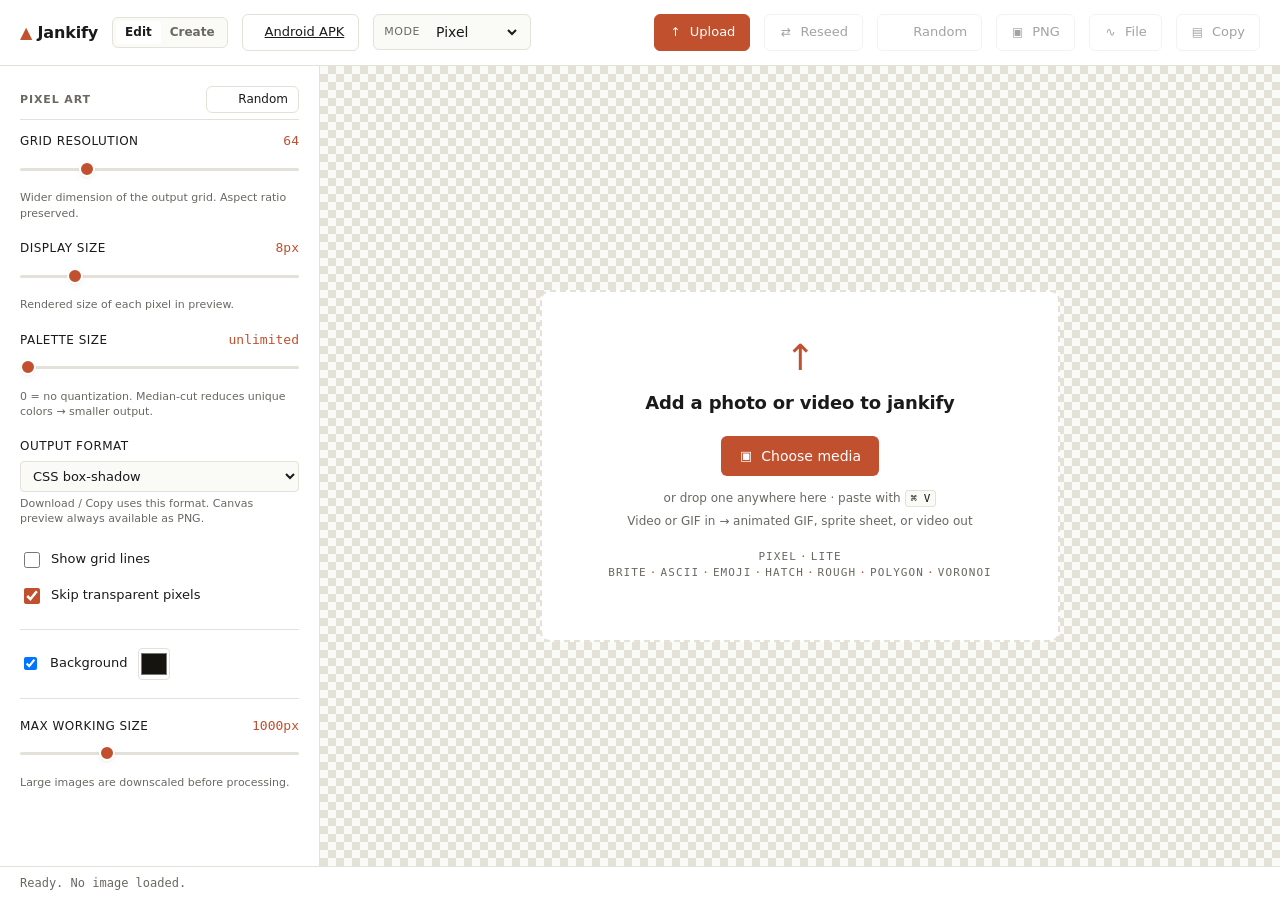
==== Jankify/Resources/Web/index.html @ 75df0c99 "release: add direct Android download" ====
<!doctype html>
<html lang="en">
<head>
<meta charset="utf-8">
<meta name="viewport" content="width=device-width,initial-scale=1">
<title>Jankify</title>
<meta name="description" content="Screw up your photos, without AI.">

<meta property="og:type" content="website">
<meta property="og:title" content="Jankify">
<meta property="og:description" content="Screw up your photos, without AI.">
<meta property="og:image" content="https://jankify.app/og.png">
<meta property="og:image:width" content="1200">
<meta property="og:image:height" content="630">
<meta property="og:image:alt" content="Jankify wordmark beside a warm polygon mosaic; tagline reads &quot;Screw up your photos, without AI.&quot;">
<meta property="og:url" content="https://jankify.app/">
<meta property="og:site_name" content="lukesteuber.com">

<meta name="twitter:card" content="summary_large_image">
<meta name="twitter:title" content="Jankify">
<meta name="twitter:description" content="Screw up your photos, without AI.">
<meta name="twitter:image" content="https://jankify.app/og.png">
<meta name="twitter:image:alt" content="Jankify wordmark beside a warm polygon mosaic; tagline reads &quot;Screw up your photos, without AI.&quot;">

<link rel="canonical" href="https://jankify.app/">
<!--
================================================================================
  Jankify - Image to Geometric / Mosaic / Text / Pixel / Sketch Art
================================================================================
  File Purpose
    Browser-based image transformation tool. Eight rendering modes share a
    common pipeline. Each mode supports one or more export formats.

  Modes
    pixel     Pixel-art rendering with optional median-cut quantization.
              Exports: CSS box-shadow, SVG rect grid, HTML <table>, Unicode
              blocks (colored or mono), JSON 2D array, plain text grid.
    brite     Lite Brite pegboard with the authentic 8-peg Hasbro palette.
    ascii     Character density mapping; brightness ramp, optional color.
    emoji     Emoji mosaic via LAB color matching with rejection tolerance.
    hatch     Pen cross-hatch; line density tracks tone, optional source ink.
    rough     Hand-drawn sketch mosaic via rough.js (vendored inline).
    polygon   Delaunay triangulation with edge-aware point placement.
    voronoi   Voronoi cells: dual graph of the same Delaunay output.

  Primary Functions
    sobel, generatePoints, delaunay, voronoiCells       Geometry
    rgbToLab, deltaE94                                  Color science
    buildEmojiPalette                                   Emoji probing
    nearestBritePeg                                     Lite Brite palette match
    avgRgbRect, avgBrightRect, avgRgbaRect              Area sampling
    medianCutPalette                                    Color quantization
    computeHatch                                        Tone-driven hatching
    renderRough, svgRough                               rough.js sketch mosaic
    formatPixelsAs<Format>                              7 pixel exporters
    runPipeline                                         Orchestrator

  Inputs
    Any browser-decodable image or video (JPEG, PNG, WebP, GIF, MP4, MOV, …)
    Animated GIF and video sources unlock animation asset exports.
    Controls vary by mode — see sidebar.

  Outputs
    Inline canvas. Per-mode downloads (PNG always; SVG / TXT / CSS / HTML
    / JSON depending on mode). Clipboard copy for text outputs.
    Animation exports: looping GIF, PNG sprite sheet, and browser-recorded video.
    Video sources are sampled locally; no media is uploaded.

  Run: open in any modern browser. No build, no server, no network at runtime.
================================================================================
-->
<script>
// Native shell marker. Inside the iOS app the WKWebView exposes the
// "jankify" message handler and inside the Android app the JankifyAndroid
// bridge exists; both are present at document start. Mark <html> so CSS can
// hide web-only store links before first paint.
(function () {
  var native = '';
  try {
    if (window.webkit && window.webkit.messageHandlers && window.webkit.messageHandlers.jankify) native = 'ios';
    else if (window.JankifyAndroid) native = 'android';
  } catch (e) {}
  if (native) document.documentElement.setAttribute('data-native', native);
})();
</script>
<style>html[data-native] #store-link, html[data-native] #android-link { display: none !important; }</style>
<style>
:root {
  --bg:        #fafaf7;
  --surface:   #ffffff;
  --fg:        #1a1a1a;
  --fg-muted:  #6b6862;
  --border:    #e4e1d8;
  --accent:    #c1502e;
  --accent-fg: #ffffff;
  --focus:     #2d6cdf;
  --shadow:    0 1px 2px rgba(0,0,0,0.04), 0 2px 8px rgba(0,0,0,0.04);
  --radius:    6px;
}
@media (prefers-color-scheme: dark) {
  :root {
    --bg:       #16140f;
    --surface:  #1f1c16;
    --fg:       #f0ebe0;
    --fg-muted: #9b958a;
    --border:   #2e2a22;
    --accent:   #e07a52;
    --focus:    #6ea1ff;
    --shadow:   0 1px 2px rgba(0,0,0,0.3), 0 2px 8px rgba(0,0,0,0.2);
  }
}
* { box-sizing: border-box; }
[hidden] { display: none !important; }
html, body { margin: 0; padding: 0; height: 100%; }
body {
  font-family: "IBM Plex Sans", system-ui, -apple-system, sans-serif;
  color: var(--fg);
  background: var(--bg);
  font-size: 14px;
  line-height: 1.45;
  display: grid;
  grid-template-rows: auto 1fr auto;
  min-height: 100vh;
}

header {
  background: var(--surface);
  border-bottom: 1px solid var(--border);
  padding: 14px 20px;
  display: flex;
  align-items: center;
  gap: 14px;
  flex-wrap: wrap;
  position: sticky;
  top: 0;
  z-index: 10;
}
header h1 {
  font-size: 16px;
  font-weight: 600;
  margin: 0;
  letter-spacing: -0.01em;
}
header h1 .accent { color: var(--accent); }
header .spacer { flex: 1; }

.workspace-switcher {
  display: inline-flex;
  align-items: center;
  padding: 3px;
  border: 1px solid var(--border);
  border-radius: var(--radius);
  background: var(--bg);
}
.workspace-switcher a,
.workspace-switcher [aria-current="page"] {
  padding: 4px 9px;
  border-radius: calc(var(--radius) - 3px);
  color: var(--fg-muted);
  font-size: 12px;
  font-weight: 600;
  line-height: 1.2;
  text-decoration: none;
}
.workspace-switcher a:hover { color: var(--fg); }
.workspace-switcher a:focus-visible { outline: 2px solid var(--focus); outline-offset: 2px; }
.workspace-switcher [aria-current="page"] {
  background: var(--surface);
  color: var(--fg);
  box-shadow: 0 1px 2px var(--shadow);
}

.mode-select {
  display: inline-flex;
  align-items: center;
  gap: 8px;
  padding: 6px 10px;
  border: 1px solid var(--border);
  border-radius: var(--radius);
  background: var(--bg);
}
.mode-select label {
  font-size: 11px;
  font-weight: 500;
  text-transform: uppercase;
  letter-spacing: 0.05em;
  color: var(--fg-muted);
}
.mode-select select {
  font: inherit;
  font-weight: 500;
  background: transparent;
  border: none;
  color: var(--fg);
  padding: 2px 4px;
  cursor: pointer;
}
.mode-select select:focus { outline: 2px solid var(--focus); outline-offset: 2px; }

.btn {
  display: inline-flex;
  align-items: center;
  gap: 8px;
  background: var(--surface);
  color: var(--fg);
  border: 1px solid var(--border);
  border-radius: var(--radius);
  padding: 8px 14px;
  font: inherit;
  font-size: 13px;
  font-weight: 500;
  cursor: pointer;
  transition: background 0.1s, border-color 0.1s;
}
.btn:hover { background: var(--bg); border-color: var(--fg-muted); }
.btn:focus-visible { outline: 2px solid var(--focus); outline-offset: 2px; }
.btn:disabled { opacity: 0.4; cursor: not-allowed; }
.btn-primary {
  background: var(--accent);
  color: var(--accent-fg);
  border-color: var(--accent);
}
.btn-primary:hover { background: var(--accent); filter: brightness(1.08); }
.btn i { font-size: 12px; }
.btn.copy-flash { background: var(--accent); color: var(--accent-fg); }

main {
  display: grid;
  grid-template-columns: 320px 1fr;
  min-height: 0;
}
@media (max-width: 800px) {
  main { grid-template-columns: 1fr; grid-template-rows: auto auto; }
  /* Canvas first on mobile — controls follow */
  .canvas-area { order: 1; min-height: 60vh; }
  aside {
    order: 2;
    border-right: none !important;
    border-top: 1px solid var(--border);
    padding-top: 16px;
  }
  /* Hide the redundant header Upload button on mobile while no image is loaded —
     the placeholder is now the primary affordance. JS re-shows it after upload. */
  header label[for="file-input"].hide-mobile-empty { display: none; }
}

aside {
  background: var(--surface);
  border-right: 1px solid var(--border);
  padding: 20px;
  overflow-y: auto;
}
.control { margin-bottom: 18px; }
.control:last-child { margin-bottom: 0; }
.control label.field-label {
  display: flex;
  justify-content: space-between;
  align-items: baseline;
  font-size: 12px;
  font-weight: 500;
  color: var(--fg);
  margin-bottom: 6px;
  text-transform: uppercase;
  letter-spacing: 0.04em;
}
.control label.field-label .value {
  font-family: "IBM Plex Mono", monospace;
  font-weight: 500;
  color: var(--accent);
  text-transform: none;
  letter-spacing: 0;
  font-size: 13px;
}
.control .hint {
  font-size: 11px;
  color: var(--fg-muted);
  margin-top: 4px;
  line-height: 1.4;
}

.mode-section[hidden] { display: none; }
#gif-warning[hidden] { display: none !important; }
#gif-warning:not([hidden]) {
  position: fixed; inset: 0; z-index: 60;
  display: flex; align-items: center; justify-content: center;
  background: rgba(0,0,0,.62);
}
.mode-section h3 {
  font-size: 11px;
  font-weight: 600;
  text-transform: uppercase;
  letter-spacing: 0.08em;
  color: var(--fg-muted);
  margin: 0 0 12px 0;
  padding-bottom: 6px;
  border-bottom: 1px solid var(--border);
}

input[type=range] {
  -webkit-appearance: none; appearance: none;
  width: 100%; height: 24px;
  background: transparent; cursor: pointer; margin: 0;
}
input[type=range]:focus-visible { outline: 2px solid var(--focus); outline-offset: 2px; border-radius: 4px; }
input[type=range]:disabled { opacity: 0.35; cursor: not-allowed; }
input[type=range]::-webkit-slider-runnable-track { height: 3px; background: var(--border); border-radius: 2px; }
input[type=range]::-moz-range-track { height: 3px; background: var(--border); border-radius: 2px; }
input[type=range]::-webkit-slider-thumb {
  -webkit-appearance: none; appearance: none;
  width: 16px; height: 16px;
  background: var(--accent);
  border: 2px solid var(--surface);
  border-radius: 50%;
  margin-top: -7px;
  cursor: pointer;
  box-shadow: var(--shadow);
}
input[type=range]::-moz-range-thumb {
  width: 16px; height: 16px;
  background: var(--accent);
  border: 2px solid var(--surface);
  border-radius: 50%;
  cursor: pointer;
  box-shadow: var(--shadow);
}

.radio-group, .checkbox-group {
  display: flex; flex-direction: column; gap: 6px;
}
.radio-group label, .checkbox-group label {
  display: flex; align-items: center; gap: 8px;
  cursor: pointer; font-size: 13px; padding: 4px 0;
}
.radio-group input, .checkbox-group input {
  accent-color: var(--accent);
  width: 16px; height: 16px; cursor: pointer;
}
.radio-group input:focus-visible, .checkbox-group input:focus-visible {
  outline: 2px solid var(--focus); outline-offset: 2px;
}

.row { display: flex; gap: 10px; align-items: center; }
.row input[type=color] {
  width: 32px; height: 32px; padding: 0;
  border: 1px solid var(--border); border-radius: 4px;
  cursor: pointer; background: transparent;
}

.control select, .control input[type=text] {
  font: inherit; font-size: 13px;
  width: 100%; padding: 6px 8px;
  border: 1px solid var(--border);
  border-radius: 4px;
  background: var(--bg); color: var(--fg);
}
.control select:focus, .control input[type=text]:focus {
  outline: 2px solid var(--focus); outline-offset: 1px;
}
.control input[type=text].mono {
  font-family: "IBM Plex Mono", monospace;
  letter-spacing: 0.02em;
}

.divider { height: 1px; background: var(--border); margin: 18px 0; border: 0; }

.canvas-area {
  position: relative;
  display: flex;
  align-items: center;
  justify-content: center;
  padding: 24px;
  background:
    repeating-conic-gradient(var(--border) 0% 25%, transparent 0% 50%) 0 0 / 16px 16px;
  background-color: var(--bg);
  min-height: 400px;
  overflow: auto;
}
.canvas-area canvas {
  max-width: 100%;
  max-height: calc(100vh - 140px);
  display: block;
  box-shadow: var(--shadow);
  background: #000;
  image-rendering: pixelated;
  image-rendering: crisp-edges;
}

.placeholder {
  display: flex;
  flex-direction: column;
  align-items: center;
  justify-content: center;
  text-align: center;
  color: var(--fg-muted);
  padding: 48px 28px;
  border: 2px dashed var(--border);
  border-radius: 10px;
  width: min(520px, 92%);
  background: var(--surface);
  cursor: pointer;
  transition: border-color 0.15s, background 0.15s, transform 0.06s ease-out;
  -webkit-tap-highlight-color: transparent;
}
.placeholder:hover {
  border-color: var(--accent);
  color: var(--fg);
}
.placeholder:active { transform: scale(0.995); }
.placeholder:focus-within { outline: 2px solid var(--focus); outline-offset: 2px; }
.placeholder.drag-over {
  border-color: var(--accent);
  background: color-mix(in srgb, var(--accent) 6%, var(--surface));
  transform: scale(1.005);
}
.placeholder .icon {
  font-size: 36px;
  color: var(--accent);
  margin-bottom: 14px;
  line-height: 1;
}
.placeholder h2 {
  font-size: 18px;
  font-weight: 600;
  margin: 0 0 6px 0;
  color: var(--fg);
  letter-spacing: -0.01em;
}
.placeholder .cta {
  display: inline-flex;
  align-items: center;
  gap: 8px;
  background: var(--accent);
  color: var(--accent-fg);
  border-radius: var(--radius);
  padding: 10px 18px;
  font-size: 14px;
  font-weight: 500;
  margin: 14px 0 8px;
  pointer-events: none; /* clicks bubble to the label */
}
.placeholder .cta i { font-size: 13px; }
.placeholder .hint-line { margin: 6px 0 0; font-size: 12px; color: var(--fg-muted); }
.placeholder .hint-line kbd {
  font-family: "IBM Plex Mono", monospace;
  font-size: 11px;
  background: var(--bg);
  border: 1px solid var(--border);
  border-radius: 3px;
  padding: 1px 5px;
  color: var(--fg);
}
.placeholder .modes-line {
  margin-top: 18px;
  font-family: "IBM Plex Mono", monospace;
  font-size: 11px;
  letter-spacing: 0.10em;
  text-transform: uppercase;
  color: var(--fg-muted);
  white-space: normal;
  word-spacing: 2px;
}
.placeholder .modes-line .dot { color: var(--accent); padding: 0 3px; }
@media (max-width: 800px) {
  .placeholder { padding: 32px 18px; }
  .placeholder .hint-desktop { display: none; }
  .placeholder .hint-mobile { display: block; }
  .placeholder .modes-line { font-size: 10px; letter-spacing: 0.06em; }
}
@media (min-width: 801px) {
  .placeholder .hint-mobile { display: none; }
}

.loading {
  position: absolute; inset: 0;
  background: rgba(0, 0, 0, 0.5);
  color: #fff;
  display: none;
  align-items: center; justify-content: center;
  flex-direction: column; gap: 12px;
  z-index: 5;
}
.loading.active { display: flex; }
.loading .label { font-size: 14px; font-weight: 500; }
.loading .detail {
  min-height: 1.2em;
  color: rgba(255,255,255,0.78);
  font: 12px/1.4 "IBM Plex Mono", monospace;
}
.loading .progress-bar {
  width: 220px; height: 3px;
  background: rgba(255,255,255,0.2);
  border-radius: 2px; overflow: hidden;
}
.loading .progress-bar-fill {
  height: 100%; background: var(--accent); width: 0%;
  transition: width 0.15s ease-out;
}

.status {
  padding: 8px 20px;
  font-size: 12px;
  color: var(--fg-muted);
  border-top: 1px solid var(--border);
  background: var(--surface);
  font-family: "IBM Plex Mono", monospace;
  white-space: nowrap; overflow-x: auto;
}

input[type=file] {
  position: absolute; width: 1px; height: 1px;
  opacity: 0; pointer-events: none;
}

.sr-only {
  position: absolute; width: 1px; height: 1px;
  padding: 0; margin: -1px; overflow: hidden;
  clip: rect(0, 0, 0, 0); white-space: nowrap; border: 0;
}
</style>
<link rel="stylesheet" href="offline.css">
</head>
<body>

<header>
  <h1><span class="accent">▲</span> Jankify</h1>

  <nav class="workspace-switcher" aria-label="Jankify workspace">
    <span aria-current="page">Edit</span>
    <a href="create/app/index.html#/effects" title="Open the SpaceJank creator">Create</a>
  </nav>
  <a class="btn" id="android-link" href="/downloads/android/Jankify-1.0.9.apk" title="Download Jankify for Android">
    <i class="fa-brands fa-android" aria-hidden="true"></i>
    Android APK
  </a>

  <div class="mode-select">
    <label for="mode">Mode</label>
    <select id="mode" aria-label="Rendering mode">
      <option value="pixel" selected>Pixel</option>
      <option value="brite">Lite Brite</option>
      <option value="ascii">ASCII</option>
      <option value="emoji">Emoji</option>
      <option value="hatch">Hatch</option>
      <option value="rough">Rough</option>
      <option value="polygon">Polygon</option>
      <option value="voronoi">Voronoi</option>
    </select>
  </div>

  <div class="spacer"></div>

  <label for="file-input" class="btn btn-primary hide-mobile-empty" id="upload-btn">
    <i class="fa-solid fa-upload" aria-hidden="true"></i>
    <span id="upload-btn-label">Upload</span>
  </label>
  <input type="file" id="file-input" accept="image/*,video/*,.mp4,.mov,.m4v,.webm" aria-label="Choose a photo, animated GIF, or video from your device">

  <button class="btn" id="reseed-btn" disabled title="Re-randomize">
    <i class="fa-solid fa-shuffle" aria-hidden="true"></i>
    Reseed
  </button>

  <button class="btn" id="random-btn" disabled title="Random mode + settings (surprise me)">
    <i class="fa-solid fa-dice" aria-hidden="true"></i>
    Random
  </button>

  <button class="btn" id="download-png" disabled>
    <i class="fa-solid fa-image" aria-hidden="true"></i>
    PNG
  </button>

  <button class="btn" id="make-gif" disabled hidden title="Jankify every frame of this GIF, then download" aria-label="Make animated GIF from every frame">
    <i class="fa-solid fa-film" aria-hidden="true"></i>
    GIF
  </button>

  <button class="btn" id="make-sheet" disabled hidden title="Export processed frames as a sprite sheet" aria-label="Make a sprite sheet from processed frames">
    <i class="fa-solid fa-border-all" aria-hidden="true"></i>
    Sheet
  </button>

  <button class="btn" id="make-video" disabled hidden title="Export processed frames as a video" aria-label="Make a video from processed frames">
    <i class="fa-solid fa-video" aria-hidden="true"></i>
    Video
  </button>

  <button class="btn" id="download-vector" disabled>
    <i class="fa-solid fa-bezier-curve" aria-hidden="true"></i>
    <span id="download-vector-label">SVG</span>
  </button>

  <button class="btn" id="copy-output" disabled hidden>
    <i class="fa-solid fa-clipboard" aria-hidden="true"></i>
    Copy
  </button>
</header>

<main>
  <aside aria-label="Controls">

    <!-- POLYGON / VORONOI -->
    <div class="mode-section" data-modes="polygon voronoi" hidden>
      <h3>Geometry</h3>

      <div class="control">
        <label class="field-label" for="cell-size">
          <span>Cell size</span>
          <span class="value" id="cell-size-value">30</span>
        </label>
        <input type="range" id="cell-size" min="8" max="120" value="30" step="1">
        <div class="hint">Base grid spacing in pixels. Smaller = more detail.</div>
      </div>

      <div class="control">
        <label class="field-label" for="edge-sensitivity">
          <span>Edge sensitivity</span>
          <span class="value" id="edge-sensitivity-value">60%</span>
        </label>
        <input type="range" id="edge-sensitivity" min="0" max="200" value="60" step="5">
        <div class="hint">Extra points on detected edges, as % of grid count.</div>
      </div>

      <div class="control">
        <span class="field-label" style="display:block">Color sampling</span>
        <div class="radio-group" role="radiogroup">
          <label><input type="radio" name="color-mode" value="centroid" checked>Centroid <span style="color:var(--fg-muted);font-size:12px">— fast</span></label>
          <label><input type="radio" name="color-mode" value="average">Average <span style="color:var(--fg-muted);font-size:12px">— smoother</span></label>
        </div>
      </div>

      <div class="control">
        <div class="checkbox-group">
          <label><input type="checkbox" id="show-stroke">Show cell edges</label>
        </div>
        <div class="row" style="margin-top:8px" id="stroke-controls" hidden>
          <input type="color" id="stroke-color" value="#000000" aria-label="Stroke color">
          <input type="range" id="stroke-opacity" min="0" max="100" value="40" aria-label="Stroke opacity">
          <span class="value" id="stroke-opacity-value" style="font-family:'IBM Plex Mono',monospace;font-size:12px;min-width:36px">40%</span>
        </div>
      </div>
    </div>

    <!-- EMOJI -->
    <div class="mode-section" data-modes="emoji" hidden>
      <h3>Emoji</h3>

      <div class="control">
        <label class="field-label" for="emoji-window">
          <span>Analysis window</span>
          <span class="value" id="emoji-window-value">7px</span>
        </label>
        <input type="range" id="emoji-window" min="1" max="50" value="7" step="1">
        <div class="hint">Source pixel block per emoji. Smaller = more detail, slower.</div>
      </div>

      <div class="control">
        <label class="field-label" for="emoji-scale">
          <span>Output cell size</span>
          <span class="value" id="emoji-scale-value">14px</span>
        </label>
        <input type="range" id="emoji-scale" min="4" max="40" value="14" step="1">
        <div class="hint">Size of each rendered emoji.</div>
      </div>

      <div class="control">
        <label class="field-label" for="emoji-tolerance">
          <span>Match tolerance</span>
          <span class="value" id="emoji-tolerance-value">8</span>
        </label>
        <input type="range" id="emoji-tolerance" min="1" max="30" value="8" step="1">
        <div class="hint">Lower = more accurate color, less variety.</div>
      </div>

      <div class="control">
        <label class="field-label" for="emoji-empty">
          <span>Allowed empty space</span>
          <span class="value" id="emoji-empty-value">70%</span>
        </label>
        <input type="range" id="emoji-empty" min="40" max="100" value="70" step="2">
        <div class="hint">Higher = include sparse glyphs (❗) alongside solid (🟥).</div>
      </div>

      <div class="control">
        <div class="checkbox-group">
          <label><input type="checkbox" id="emoji-hide-black">Hide black/transparent regions</label>
        </div>
      </div>
    </div>

    <!-- ASCII -->
    <div class="mode-section" data-modes="ascii" hidden>
      <h3>ASCII</h3>

      <div class="control">
        <label class="field-label" for="ascii-cell">
          <span>Cell size</span>
          <span class="value" id="ascii-cell-value">10px</span>
        </label>
        <input type="range" id="ascii-cell" min="4" max="30" value="10" step="1">
        <div class="hint">Pixel block per character.</div>
      </div>

      <div class="control">
        <label class="field-label" for="ascii-ramp">
          <span>Character ramp</span>
        </label>
        <select id="ascii-ramp">
          <option value=" .:-=+*#%@" selected>Standard (10 levels)</option>
          <option value=" .'`,^:;Il!i&gt;&lt;~+_-?][}{1)(|/tfjrxnuvczXYUJCLQ0OZmwqpdbkhao*#MW&amp;8%B@$">Extended (70 levels)</option>
          <option value=" ░▒▓█">Blocks (5 levels)</option>
          <option value=" .oO@">Minimal (5 levels)</option>
          <option value=" ·•◦●">Dots (5 levels)</option>
        </select>
        <div class="hint">Light to dark.</div>
      </div>

      <div class="control">
        <label class="field-label" for="ascii-ramp-custom">
          <span>Custom ramp</span>
        </label>
        <input type="text" id="ascii-ramp-custom" class="mono" placeholder="(or type your own, light → dark)">
      </div>

      <div class="control">
        <span class="field-label" style="display:block">Color</span>
        <div class="radio-group" role="radiogroup">
          <label><input type="radio" name="ascii-color" value="mono" checked>Monochrome</label>
          <label><input type="radio" name="ascii-color" value="source">Source colors</label>
        </div>
      </div>

      <div class="row">
        <input type="color" id="ascii-fg" value="#f0ebe0" aria-label="ASCII foreground color">
        <span style="font-size:12px;color:var(--fg-muted)">Foreground (mono only)</span>
      </div>
    </div>

    <!-- PIXEL -->
    <div class="mode-section" data-modes="pixel">
      <h3>Pixel Art</h3>

      <div class="control">
        <label class="field-label" for="pixel-grid">
          <span>Grid resolution</span>
          <span class="value" id="pixel-grid-value">64</span>
        </label>
        <input type="range" id="pixel-grid" min="8" max="256" value="64" step="1">
        <div class="hint">Wider dimension of the output grid. Aspect ratio preserved.</div>
      </div>

      <div class="control">
        <label class="field-label" for="pixel-display">
          <span>Display size</span>
          <span class="value" id="pixel-display-value">8px</span>
        </label>
        <input type="range" id="pixel-display" min="1" max="40" value="8" step="1">
        <div class="hint">Rendered size of each pixel in preview.</div>
      </div>

      <div class="control">
        <label class="field-label" for="pixel-quantize">
          <span>Palette size</span>
          <span class="value" id="pixel-quantize-value">unlimited</span>
        </label>
        <input type="range" id="pixel-quantize" min="0" max="256" value="0" step="1">
        <div class="hint">0 = no quantization. Median-cut reduces unique colors → smaller output.</div>
      </div>

      <div class="control">
        <label class="field-label" for="pixel-format">
          <span>Output format</span>
        </label>
        <select id="pixel-format">
          <option value="css" selected>CSS box-shadow</option>
          <option value="svg">SVG &lt;rect&gt; grid</option>
          <option value="html">HTML &lt;table&gt;</option>
          <option value="blocks-html">Unicode blocks (HTML, colored)</option>
          <option value="blocks-ansi">Unicode blocks (ANSI terminal)</option>
          <option value="blocks-mono">Unicode blocks (mono)</option>
          <option value="json">JSON 2D array</option>
          <option value="text">Plain text (coords)</option>
        </select>
        <div class="hint">Download / Copy uses this format. Canvas preview always available as PNG.</div>
      </div>

      <div class="control">
        <div class="checkbox-group">
          <label><input type="checkbox" id="pixel-grid-lines">Show grid lines</label>
          <label><input type="checkbox" id="pixel-skip-alpha" checked>Skip transparent pixels</label>
        </div>
      </div>
    </div>

    <!-- LITE BRITE -->
    <div class="mode-section" data-modes="brite" hidden>
      <h3>Lite Brite</h3>

      <div class="control">
        <div class="checkbox-group">
          <label><input type="checkbox" id="brite-classic">Classic 9×12 board</label>
        </div>
        <div class="hint">Locks output to authentic Hasbro 12:9 aspect (4:3 landscape, 3:4 portrait). Disables the sliders below.</div>
      </div>

      <div class="control">
        <label class="field-label" for="brite-peg">
          <span>Peg size</span>
          <span class="value" id="brite-peg-value">20px</span>
        </label>
        <input type="range" id="brite-peg" min="8" max="48" value="20" step="1">
        <div class="hint">Bigger pegs, coarser image. Floor of 8 keeps it readable on phones.</div>
      </div>

      <div class="control">
        <label class="field-label" for="brite-pitch">
          <span>Peg spacing</span>
          <span class="value" id="brite-pitch-value">170%</span>
        </label>
        <input type="range" id="brite-pitch" min="100" max="300" value="170" step="5">
        <div class="hint">Center-to-center distance, as % of peg diameter. 100% = pegs touching.</div>
      </div>

      <div class="control">
        <label class="field-label" for="brite-glow">
          <span>Bulb glow</span>
          <span class="value" id="brite-glow-value">85%</span>
        </label>
        <input type="range" id="brite-glow" min="0" max="100" value="85" step="5">
        <div class="hint">Backlit halo behind the pegs. 0 = unlit template.</div>
      </div>

      <div class="control">
        <span class="field-label" style="display:block">Palette</span>
        <div id="brite-palette-swatches" style="display:flex;gap:4px;margin-top:6px" aria-label="Lite Brite palette colors"></div>
        <div class="hint">Authentic 8-peg Hasbro set. Cells below the luminance floor render as empty holes.</div>
      </div>
    </div>

    <!-- HATCH -->
    <div class="mode-section" data-modes="hatch" hidden>
      <h3>Hatch</h3>

      <div class="control">
        <label class="field-label" for="hatch-spacing">
          <span>Line spacing</span>
          <span class="value" id="hatch-spacing-value">6px</span>
        </label>
        <input type="range" id="hatch-spacing" min="3" max="30" value="6" step="1">
        <div class="hint">Gap between hatch lines. Smaller = denser, more detail.</div>
      </div>

      <div class="control">
        <label class="field-label" for="hatch-width">
          <span>Stroke width</span>
          <span class="value" id="hatch-width-value">1.4px</span>
        </label>
        <input type="range" id="hatch-width" min="0.5" max="6" value="1.4" step="0.1">
        <div class="hint">Thickness of each pen stroke.</div>
      </div>

      <div class="control">
        <label class="field-label" for="hatch-angle">
          <span>Base angle</span>
          <span class="value" id="hatch-angle-value">45°</span>
        </label>
        <input type="range" id="hatch-angle" min="0" max="180" value="45" step="1">
        <div class="hint">Angle of the first hatch layer.</div>
      </div>

      <div class="control">
        <label class="field-label" for="hatch-levels">
          <span>Cross-hatch layers</span>
          <span class="value" id="hatch-levels-value">3</span>
        </label>
        <input type="range" id="hatch-levels" min="1" max="4" value="3" step="1">
        <div class="hint">Darker tones add layers: 1 hatch → 4 cross-hatched.</div>
      </div>

      <div class="control">
        <label class="field-label" for="hatch-jitter">
          <span>Hand wobble</span>
          <span class="value" id="hatch-jitter-value">30%</span>
        </label>
        <input type="range" id="hatch-jitter" min="0" max="100" value="30" step="5">
        <div class="hint">Per-line angle and offset jitter. 0 = mechanical.</div>
      </div>

      <div class="control">
        <div class="checkbox-group">
          <label><input type="checkbox" id="hatch-ink-source">Ink from source colors</label>
        </div>
      </div>

      <div class="control">
        <div class="row">
          <input type="color" id="hatch-ink" value="#1a1a1a" aria-label="Ink color">
          <span style="font-size:12px;color:var(--fg-muted)">Ink (mono)</span>
          <input type="color" id="hatch-paper" value="#f7f4ec" aria-label="Paper color">
          <span style="font-size:12px;color:var(--fg-muted)">Paper</span>
        </div>
      </div>
    </div>

    <!-- ROUGH -->
    <div class="mode-section" data-modes="rough" hidden>
      <h3>Rough Sketch</h3>

      <div class="control">
        <label class="field-label" for="rough-cell">
          <span>Cell size</span>
          <span class="value" id="rough-cell-value">28px</span>
        </label>
        <input type="range" id="rough-cell" min="8" max="60" value="28" step="1">
        <div class="hint">Source block per sketched shape. Smaller = more shapes, slower.</div>
      </div>

      <div class="control">
        <label class="field-label" for="rough-fill">
          <span>Fill style</span>
        </label>
        <select id="rough-fill">
          <option value="hachure" selected>Hachure</option>
          <option value="cross-hatch">Cross-hatch</option>
          <option value="zigzag">Zigzag</option>
          <option value="dots">Dots</option>
          <option value="solid">Solid</option>
        </select>
        <div class="hint">How each shape is filled.</div>
      </div>

      <div class="control">
        <label class="field-label" for="rough-roughness">
          <span>Roughness</span>
          <span class="value" id="rough-roughness-value">1.2</span>
        </label>
        <input type="range" id="rough-roughness" min="0" max="4" value="1.2" step="0.1">
        <div class="hint">How sketchy the strokes are. 0 = clean.</div>
      </div>

      <div class="control">
        <label class="field-label" for="rough-bowing">
          <span>Bowing</span>
          <span class="value" id="rough-bowing-value">1</span>
        </label>
        <input type="range" id="rough-bowing" min="0" max="6" value="1" step="0.5">
        <div class="hint">How much straight lines bend.</div>
      </div>

      <div class="control">
        <label class="field-label" for="rough-gap">
          <span>Fill gap</span>
          <span class="value" id="rough-gap-value">6px</span>
        </label>
        <input type="range" id="rough-gap" min="2" max="20" value="6" step="1">
        <div class="hint">Spacing of hachure / dot fill lines.</div>
      </div>

      <div class="control">
        <div class="checkbox-group">
          <label><input type="checkbox" id="rough-outline">Outline cells</label>
        </div>
      </div>

      <div class="control">
        <div class="row">
          <input type="color" id="rough-paper" value="#ffffff" aria-label="Paper color">
          <span style="font-size:12px;color:var(--fg-muted)">Paper</span>
        </div>
      </div>
    </div>

    <!-- BACKGROUND (emoji + ascii + pixel) -->
    <div class="mode-section" data-modes="emoji ascii pixel">
      <hr class="divider">
      <div class="control">
        <div class="row">
          <input type="checkbox" id="bg-enabled" checked>
          <label for="bg-color" style="font-size:13px">Background</label>
          <input type="color" id="bg-color" value="#16140f" aria-label="Background color">
        </div>
      </div>
    </div>

    <!-- ANIMATED SOURCE -->
    <div id="animation-guide" hidden>
      <hr class="divider">
      <div class="control">
        <div class="field-label"><span>Animation workshop</span></div>
        <div class="hint">
          Preview shows the first frame. Tune it, then export a looping GIF, a game-ready PNG sprite sheet, or a video when your browser supports recording. Pixel, Lite Brite, ASCII, Emoji, Hatch, and Rough support animation.
        </div>
      </div>
      <div class="control" id="clip-seconds-control">
        <label class="field-label" for="clip-seconds">
          <span>Animation length</span>
          <span class="value" id="clip-seconds-value">6s</span>
        </label>
        <input type="range" id="clip-seconds" min="1" max="10" value="6" step="1">
        <div class="hint">Uses the first seconds of an uploaded GIF or video. Trim on your phone first to choose a different moment.</div>
      </div>
      <div class="control">
        <label class="field-label" for="animation-fps">
          <span>Frames per second</span>
          <span class="value" id="animation-fps-value">12 fps</span>
        </label>
        <input type="range" id="animation-fps" min="2" max="30" value="12" step="1">
        <div class="hint">More frames look smoother but take longer and make larger files.</div>
      </div>
      <div class="control">
        <label class="field-label" for="sheet-columns">
          <span>Sheet columns</span>
          <span class="value" id="sheet-columns-value">6</span>
        </label>
        <input type="range" id="sheet-columns" min="1" max="10" value="6" step="1">
      </div>
    </div>

    <!-- UNIVERSAL -->
    <hr class="divider">
    <div class="control">
      <label class="field-label" for="max-dim">
        <span>Max working size</span>
        <span class="value" id="max-dim-value">1000px</span>
      </label>
      <input type="range" id="max-dim" min="400" max="2400" value="1000" step="100">
      <div class="hint">Large images are downscaled before processing.</div>
    </div>

  </aside>

  <div class="canvas-area" id="canvas-area">
    <label class="placeholder" id="placeholder" for="file-input">
      <span class="icon" aria-hidden="true"><i class="fa-solid fa-cloud-arrow-up"></i></span>
      <h2>Add a photo or video to jankify</h2>
      <span class="cta">
        <i class="fa-solid fa-image" aria-hidden="true"></i>
        Choose media
      </span>
      <p class="hint-line hint-desktop">or drop one anywhere here · paste with <kbd>⌘ V</kbd></p>
      <p class="hint-line hint-mobile">photos, screenshots, GIFs, or videos from your camera roll</p>
      <p class="hint-line">Video or GIF in → animated GIF, sprite sheet, or video out</p>
      <p class="modes-line">
        Pixel<span class="dot">·</span>Lite Brite<span class="dot">·</span>ASCII<span class="dot">·</span>Emoji<span class="dot">·</span>Hatch<span class="dot">·</span>Rough<span class="dot">·</span>Polygon<span class="dot">·</span>Voronoi
      </p>
    </label>
    <div class="loading" id="loading" role="status" aria-live="polite">
      <div class="label" id="loading-label">Processing…</div>
      <div class="progress-bar"><div class="progress-bar-fill" id="progress-fill"></div></div>
      <div class="detail" id="loading-detail">0% · 0s</div>
      <button class="btn" id="cancel-anim" hidden style="margin-top:12px;">Cancel</button>
    </div>
  </div>
</main>

<div class="status" id="status" aria-live="polite">Ready. No image loaded.</div>

<div id="gif-warning" role="dialog" aria-modal="true" aria-labelledby="gif-warning-title" aria-describedby="gif-warning-desc" hidden tabindex="-1">
  <div style="max-width:430px;margin:18px;background:#16181d;color:#e9eaee;border:1px solid #2b2f37;border-radius:14px;padding:22px;box-shadow:0 18px 50px rgba(0,0,0,.55);">
    <h2 id="gif-warning-title" style="margin:0 0 10px;font-size:1.08rem;">Make animated media</h2>
    <div id="gif-warning-desc">
      <p style="margin:0 0 12px;font-size:.92rem;line-height:1.5;color:#b7bcc6;">This runs your current mode on sampled frames from the source, then packs the results into your chosen animation asset. Still-image exports stay available separately.</p>
      <p style="margin:0 0 16px;font-size:.92rem;line-height:1.5;color:#b7bcc6;">Animated output flashes and loops. Flashing imagery can trigger seizures in people with photosensitive epilepsy. The safe speed keeps frames slow; the flash rate is checked and slowed automatically.</p>
    </div>
    <div style="display:flex;gap:8px;flex-wrap:wrap;justify-content:flex-end;">
      <button class="btn" id="gif-warning-cancel" type="button">Cancel</button>
      <button class="btn" id="gif-warning-fast" type="button">Keep source speed</button>
      <button class="btn btn-primary" id="gif-warning-safe" type="button">Use safer speed</button>
    </div>
  </div>
</div>

<!-- rough.js v4.6.6 (MIT, https://github.com/rough-stuff/rough): vendored inline for offline use -->
<script>
var rough=function(){"use strict";function t(t,e,s){if(t&&t.length){const[n,o]=e,a=Math.PI/180*s,h=Math.cos(a),r=Math.sin(a);for(const e of t){const[t,s]=e;e[0]=(t-n)*h-(s-o)*r+n,e[1]=(t-n)*r+(s-o)*h+o}}}function e(t,e){return t[0]===e[0]&&t[1]===e[1]}function s(s,n,o,a=1){const h=o,r=Math.max(n,.1),i=s[0]&&s[0][0]&&"number"==typeof s[0][0]?[s]:s,c=[0,0];if(h)for(const e of i)t(e,c,h);const l=function(t,s,n){const o=[];for(const s of t){const t=[...s];e(t[0],t[t.length-1])||t.push([t[0][0],t[0][1]]),t.length>2&&o.push(t)}const a=[];s=Math.max(s,.1);const h=[];for(const t of o)for(let e=0;e<t.length-1;e++){const s=t[e],n=t[e+1];if(s[1]!==n[1]){const t=Math.min(s[1],n[1]);h.push({ymin:t,ymax:Math.max(s[1],n[1]),x:t===s[1]?s[0]:n[0],islope:(n[0]-s[0])/(n[1]-s[1])})}}if(h.sort(((t,e)=>t.ymin<e.ymin?-1:t.ymin>e.ymin?1:t.x<e.x?-1:t.x>e.x?1:t.ymax===e.ymax?0:(t.ymax-e.ymax)/Math.abs(t.ymax-e.ymax))),!h.length)return a;let r=[],i=h[0].ymin,c=0;for(;r.length||h.length;){if(h.length){let t=-1;for(let e=0;e<h.length&&!(h[e].ymin>i);e++)t=e;h.splice(0,t+1).forEach((t=>{r.push({s:i,edge:t})}))}if(r=r.filter((t=>!(t.edge.ymax<=i))),r.sort(((t,e)=>t.edge.x===e.edge.x?0:(t.edge.x-e.edge.x)/Math.abs(t.edge.x-e.edge.x))),(1!==n||c%s==0)&&r.length>1)for(let t=0;t<r.length;t+=2){const e=t+1;if(e>=r.length)break;const s=r[t].edge,n=r[e].edge;a.push([[Math.round(s.x),i],[Math.round(n.x),i]])}i+=n,r.forEach((t=>{t.edge.x=t.edge.x+n*t.edge.islope})),c++}return a}(i,r,a);if(h){for(const e of i)t(e,c,-h);!function(e,s,n){const o=[];e.forEach((t=>o.push(...t))),t(o,s,n)}(l,c,-h)}return l}function n(t,e){var n;const o=e.hachureAngle+90;let a=e.hachureGap;a<0&&(a=4*e.strokeWidth),a=Math.round(Math.max(a,.1));let h=1;return e.roughness>=1&&((null===(n=e.randomizer)||void 0===n?void 0:n.next())||Math.random())>.7&&(h=a),s(t,a,o,h||1)}class o{constructor(t){this.helper=t}fillPolygons(t,e){return this._fillPolygons(t,e)}_fillPolygons(t,e){const s=n(t,e);return{type:"fillSketch",ops:this.renderLines(s,e)}}renderLines(t,e){const s=[];for(const n of t)s.push(...this.helper.doubleLineOps(n[0][0],n[0][1],n[1][0],n[1][1],e));return s}}function a(t){const e=t[0],s=t[1];return Math.sqrt(Math.pow(e[0]-s[0],2)+Math.pow(e[1]-s[1],2))}class h extends o{fillPolygons(t,e){let s=e.hachureGap;s<0&&(s=4*e.strokeWidth),s=Math.max(s,.1);const o=n(t,Object.assign({},e,{hachureGap:s})),h=Math.PI/180*e.hachureAngle,r=[],i=.5*s*Math.cos(h),c=.5*s*Math.sin(h);for(const[t,e]of o)a([t,e])&&r.push([[t[0]-i,t[1]+c],[...e]],[[t[0]+i,t[1]-c],[...e]]);return{type:"fillSketch",ops:this.renderLines(r,e)}}}class r extends o{fillPolygons(t,e){const s=this._fillPolygons(t,e),n=Object.assign({},e,{hachureAngle:e.hachureAngle+90}),o=this._fillPolygons(t,n);return s.ops=s.ops.concat(o.ops),s}}class i{constructor(t){this.helper=t}fillPolygons(t,e){const s=n(t,e=Object.assign({},e,{hachureAngle:0}));return this.dotsOnLines(s,e)}dotsOnLines(t,e){const s=[];let n=e.hachureGap;n<0&&(n=4*e.strokeWidth),n=Math.max(n,.1);let o=e.fillWeight;o<0&&(o=e.strokeWidth/2);const h=n/4;for(const r of t){const t=a(r),i=t/n,c=Math.ceil(i)-1,l=t-c*n,u=(r[0][0]+r[1][0])/2-n/4,p=Math.min(r[0][1],r[1][1]);for(let t=0;t<c;t++){const a=p+l+t*n,r=u-h+2*Math.random()*h,i=a-h+2*Math.random()*h,c=this.helper.ellipse(r,i,o,o,e);s.push(...c.ops)}}return{type:"fillSketch",ops:s}}}class c{constructor(t){this.helper=t}fillPolygons(t,e){const s=n(t,e);return{type:"fillSketch",ops:this.dashedLine(s,e)}}dashedLine(t,e){const s=e.dashOffset<0?e.hachureGap<0?4*e.strokeWidth:e.hachureGap:e.dashOffset,n=e.dashGap<0?e.hachureGap<0?4*e.strokeWidth:e.hachureGap:e.dashGap,o=[];return t.forEach((t=>{const h=a(t),r=Math.floor(h/(s+n)),i=(h+n-r*(s+n))/2;let c=t[0],l=t[1];c[0]>l[0]&&(c=t[1],l=t[0]);const u=Math.atan((l[1]-c[1])/(l[0]-c[0]));for(let t=0;t<r;t++){const a=t*(s+n),h=a+s,r=[c[0]+a*Math.cos(u)+i*Math.cos(u),c[1]+a*Math.sin(u)+i*Math.sin(u)],l=[c[0]+h*Math.cos(u)+i*Math.cos(u),c[1]+h*Math.sin(u)+i*Math.sin(u)];o.push(...this.helper.doubleLineOps(r[0],r[1],l[0],l[1],e))}})),o}}class l{constructor(t){this.helper=t}fillPolygons(t,e){const s=e.hachureGap<0?4*e.strokeWidth:e.hachureGap,o=e.zigzagOffset<0?s:e.zigzagOffset,a=n(t,e=Object.assign({},e,{hachureGap:s+o}));return{type:"fillSketch",ops:this.zigzagLines(a,o,e)}}zigzagLines(t,e,s){const n=[];return t.forEach((t=>{const o=a(t),h=Math.round(o/(2*e));let r=t[0],i=t[1];r[0]>i[0]&&(r=t[1],i=t[0]);const c=Math.atan((i[1]-r[1])/(i[0]-r[0]));for(let t=0;t<h;t++){const o=2*t*e,a=2*(t+1)*e,h=Math.sqrt(2*Math.pow(e,2)),i=[r[0]+o*Math.cos(c),r[1]+o*Math.sin(c)],l=[r[0]+a*Math.cos(c),r[1]+a*Math.sin(c)],u=[i[0]+h*Math.cos(c+Math.PI/4),i[1]+h*Math.sin(c+Math.PI/4)];n.push(...this.helper.doubleLineOps(i[0],i[1],u[0],u[1],s),...this.helper.doubleLineOps(u[0],u[1],l[0],l[1],s))}})),n}}const u={};class p{constructor(t){this.seed=t}next(){return this.seed?(2**31-1&(this.seed=Math.imul(48271,this.seed)))/2**31:Math.random()}}const f=0,d=1,g=2,M={A:7,a:7,C:6,c:6,H:1,h:1,L:2,l:2,M:2,m:2,Q:4,q:4,S:4,s:4,T:2,t:2,V:1,v:1,Z:0,z:0};function k(t,e){return t.type===e}function b(t){const e=[],s=function(t){const e=new Array;for(;""!==t;)if(t.match(/^([ \t\r\n,]+)/))t=t.substr(RegExp.$1.length);else if(t.match(/^([aAcChHlLmMqQsStTvVzZ])/))e[e.length]={type:f,text:RegExp.$1},t=t.substr(RegExp.$1.length);else{if(!t.match(/^(([-+]?[0-9]+(\.[0-9]*)?|[-+]?\.[0-9]+)([eE][-+]?[0-9]+)?)/))return[];e[e.length]={type:d,text:`${parseFloat(RegExp.$1)}`},t=t.substr(RegExp.$1.length)}return e[e.length]={type:g,text:""},e}(t);let n="BOD",o=0,a=s[o];for(;!k(a,g);){let h=0;const r=[];if("BOD"===n){if("M"!==a.text&&"m"!==a.text)return b("M0,0"+t);o++,h=M[a.text],n=a.text}else k(a,d)?h=M[n]:(o++,h=M[a.text],n=a.text);if(!(o+h<s.length))throw new Error("Path data ended short");for(let t=o;t<o+h;t++){const e=s[t];if(!k(e,d))throw new Error("Param not a number: "+n+","+e.text);r[r.length]=+e.text}if("number"!=typeof M[n])throw new Error("Bad segment: "+n);{const t={key:n,data:r};e.push(t),o+=h,a=s[o],"M"===n&&(n="L"),"m"===n&&(n="l")}}return e}function y(t){let e=0,s=0,n=0,o=0;const a=[];for(const{key:h,data:r}of t)switch(h){case"M":a.push({key:"M",data:[...r]}),[e,s]=r,[n,o]=r;break;case"m":e+=r[0],s+=r[1],a.push({key:"M",data:[e,s]}),n=e,o=s;break;case"L":a.push({key:"L",data:[...r]}),[e,s]=r;break;case"l":e+=r[0],s+=r[1],a.push({key:"L",data:[e,s]});break;case"C":a.push({key:"C",data:[...r]}),e=r[4],s=r[5];break;case"c":{const t=r.map(((t,n)=>n%2?t+s:t+e));a.push({key:"C",data:t}),e=t[4],s=t[5];break}case"Q":a.push({key:"Q",data:[...r]}),e=r[2],s=r[3];break;case"q":{const t=r.map(((t,n)=>n%2?t+s:t+e));a.push({key:"Q",data:t}),e=t[2],s=t[3];break}case"A":a.push({key:"A",data:[...r]}),e=r[5],s=r[6];break;case"a":e+=r[5],s+=r[6],a.push({key:"A",data:[r[0],r[1],r[2],r[3],r[4],e,s]});break;case"H":a.push({key:"H",data:[...r]}),e=r[0];break;case"h":e+=r[0],a.push({key:"H",data:[e]});break;case"V":a.push({key:"V",data:[...r]}),s=r[0];break;case"v":s+=r[0],a.push({key:"V",data:[s]});break;case"S":a.push({key:"S",data:[...r]}),e=r[2],s=r[3];break;case"s":{const t=r.map(((t,n)=>n%2?t+s:t+e));a.push({key:"S",data:t}),e=t[2],s=t[3];break}case"T":a.push({key:"T",data:[...r]}),e=r[0],s=r[1];break;case"t":e+=r[0],s+=r[1],a.push({key:"T",data:[e,s]});break;case"Z":case"z":a.push({key:"Z",data:[]}),e=n,s=o}return a}function m(t){const e=[];let s="",n=0,o=0,a=0,h=0,r=0,i=0;for(const{key:c,data:l}of t){switch(c){case"M":e.push({key:"M",data:[...l]}),[n,o]=l,[a,h]=l;break;case"C":e.push({key:"C",data:[...l]}),n=l[4],o=l[5],r=l[2],i=l[3];break;case"L":e.push({key:"L",data:[...l]}),[n,o]=l;break;case"H":n=l[0],e.push({key:"L",data:[n,o]});break;case"V":o=l[0],e.push({key:"L",data:[n,o]});break;case"S":{let t=0,a=0;"C"===s||"S"===s?(t=n+(n-r),a=o+(o-i)):(t=n,a=o),e.push({key:"C",data:[t,a,...l]}),r=l[0],i=l[1],n=l[2],o=l[3];break}case"T":{const[t,a]=l;let h=0,c=0;"Q"===s||"T"===s?(h=n+(n-r),c=o+(o-i)):(h=n,c=o);const u=n+2*(h-n)/3,p=o+2*(c-o)/3,f=t+2*(h-t)/3,d=a+2*(c-a)/3;e.push({key:"C",data:[u,p,f,d,t,a]}),r=h,i=c,n=t,o=a;break}case"Q":{const[t,s,a,h]=l,c=n+2*(t-n)/3,u=o+2*(s-o)/3,p=a+2*(t-a)/3,f=h+2*(s-h)/3;e.push({key:"C",data:[c,u,p,f,a,h]}),r=t,i=s,n=a,o=h;break}case"A":{const t=Math.abs(l[0]),s=Math.abs(l[1]),a=l[2],h=l[3],r=l[4],i=l[5],c=l[6];if(0===t||0===s)e.push({key:"C",data:[n,o,i,c,i,c]}),n=i,o=c;else if(n!==i||o!==c){x(n,o,i,c,t,s,a,h,r).forEach((function(t){e.push({key:"C",data:t})})),n=i,o=c}break}case"Z":e.push({key:"Z",data:[]}),n=a,o=h}s=c}return e}function w(t,e,s){return[t*Math.cos(s)-e*Math.sin(s),t*Math.sin(s)+e*Math.cos(s)]}function x(t,e,s,n,o,a,h,r,i,c){const l=(u=h,Math.PI*u/180);var u;let p=[],f=0,d=0,g=0,M=0;if(c)[f,d,g,M]=c;else{[t,e]=w(t,e,-l),[s,n]=w(s,n,-l);const h=(t-s)/2,c=(e-n)/2;let u=h*h/(o*o)+c*c/(a*a);u>1&&(u=Math.sqrt(u),o*=u,a*=u);const p=o*o,k=a*a,b=p*k-p*c*c-k*h*h,y=p*c*c+k*h*h,m=(r===i?-1:1)*Math.sqrt(Math.abs(b/y));g=m*o*c/a+(t+s)/2,M=m*-a*h/o+(e+n)/2,f=Math.asin(parseFloat(((e-M)/a).toFixed(9))),d=Math.asin(parseFloat(((n-M)/a).toFixed(9))),t<g&&(f=Math.PI-f),s<g&&(d=Math.PI-d),f<0&&(f=2*Math.PI+f),d<0&&(d=2*Math.PI+d),i&&f>d&&(f-=2*Math.PI),!i&&d>f&&(d-=2*Math.PI)}let k=d-f;if(Math.abs(k)>120*Math.PI/180){const t=d,e=s,r=n;d=i&&d>f?f+120*Math.PI/180*1:f+120*Math.PI/180*-1,p=x(s=g+o*Math.cos(d),n=M+a*Math.sin(d),e,r,o,a,h,0,i,[d,t,g,M])}k=d-f;const b=Math.cos(f),y=Math.sin(f),m=Math.cos(d),P=Math.sin(d),v=Math.tan(k/4),S=4/3*o*v,O=4/3*a*v,L=[t,e],T=[t+S*y,e-O*b],D=[s+S*P,n-O*m],A=[s,n];if(T[0]=2*L[0]-T[0],T[1]=2*L[1]-T[1],c)return[T,D,A].concat(p);{p=[T,D,A].concat(p);const t=[];for(let e=0;e<p.length;e+=3){const s=w(p[e][0],p[e][1],l),n=w(p[e+1][0],p[e+1][1],l),o=w(p[e+2][0],p[e+2][1],l);t.push([s[0],s[1],n[0],n[1],o[0],o[1]])}return t}}const P={randOffset:function(t,e){return G(t,e)},randOffsetWithRange:function(t,e,s){return E(t,e,s)},ellipse:function(t,e,s,n,o){const a=T(s,n,o);return D(t,e,o,a).opset},doubleLineOps:function(t,e,s,n,o){return $(t,e,s,n,o,!0)}};function v(t,e,s,n,o){return{type:"path",ops:$(t,e,s,n,o)}}function S(t,e,s){const n=(t||[]).length;if(n>2){const o=[];for(let e=0;e<n-1;e++)o.push(...$(t[e][0],t[e][1],t[e+1][0],t[e+1][1],s));return e&&o.push(...$(t[n-1][0],t[n-1][1],t[0][0],t[0][1],s)),{type:"path",ops:o}}return 2===n?v(t[0][0],t[0][1],t[1][0],t[1][1],s):{type:"path",ops:[]}}function O(t,e,s,n,o){return function(t,e){return S(t,!0,e)}([[t,e],[t+s,e],[t+s,e+n],[t,e+n]],o)}function L(t,e){if(t.length){const s="number"==typeof t[0][0]?[t]:t,n=j(s[0],1*(1+.2*e.roughness),e),o=e.disableMultiStroke?[]:j(s[0],1.5*(1+.22*e.roughness),z(e));for(let t=1;t<s.length;t++){const a=s[t];if(a.length){const t=j(a,1*(1+.2*e.roughness),e),s=e.disableMultiStroke?[]:j(a,1.5*(1+.22*e.roughness),z(e));for(const e of t)"move"!==e.op&&n.push(e);for(const t of s)"move"!==t.op&&o.push(t)}}return{type:"path",ops:n.concat(o)}}return{type:"path",ops:[]}}function T(t,e,s){const n=Math.sqrt(2*Math.PI*Math.sqrt((Math.pow(t/2,2)+Math.pow(e/2,2))/2)),o=Math.ceil(Math.max(s.curveStepCount,s.curveStepCount/Math.sqrt(200)*n)),a=2*Math.PI/o;let h=Math.abs(t/2),r=Math.abs(e/2);const i=1-s.curveFitting;return h+=G(h*i,s),r+=G(r*i,s),{increment:a,rx:h,ry:r}}function D(t,e,s,n){const[o,a]=F(n.increment,t,e,n.rx,n.ry,1,n.increment*E(.1,E(.4,1,s),s),s);let h=q(o,null,s);if(!s.disableMultiStroke&&0!==s.roughness){const[o]=F(n.increment,t,e,n.rx,n.ry,1.5,0,s),a=q(o,null,s);h=h.concat(a)}return{estimatedPoints:a,opset:{type:"path",ops:h}}}function A(t,e,s,n,o,a,h,r,i){const c=t,l=e;let u=Math.abs(s/2),p=Math.abs(n/2);u+=G(.01*u,i),p+=G(.01*p,i);let f=o,d=a;for(;f<0;)f+=2*Math.PI,d+=2*Math.PI;d-f>2*Math.PI&&(f=0,d=2*Math.PI);const g=2*Math.PI/i.curveStepCount,M=Math.min(g/2,(d-f)/2),k=V(M,c,l,u,p,f,d,1,i);if(!i.disableMultiStroke){const t=V(M,c,l,u,p,f,d,1.5,i);k.push(...t)}return h&&(r?k.push(...$(c,l,c+u*Math.cos(f),l+p*Math.sin(f),i),...$(c,l,c+u*Math.cos(d),l+p*Math.sin(d),i)):k.push({op:"lineTo",data:[c,l]},{op:"lineTo",data:[c+u*Math.cos(f),l+p*Math.sin(f)]})),{type:"path",ops:k}}function _(t,e){const s=m(y(b(t))),n=[];let o=[0,0],a=[0,0];for(const{key:t,data:h}of s)switch(t){case"M":a=[h[0],h[1]],o=[h[0],h[1]];break;case"L":n.push(...$(a[0],a[1],h[0],h[1],e)),a=[h[0],h[1]];break;case"C":{const[t,s,o,r,i,c]=h;n.push(...Z(t,s,o,r,i,c,a,e)),a=[i,c];break}case"Z":n.push(...$(a[0],a[1],o[0],o[1],e)),a=[o[0],o[1]]}return{type:"path",ops:n}}function I(t,e){const s=[];for(const n of t)if(n.length){const t=e.maxRandomnessOffset||0,o=n.length;if(o>2){s.push({op:"move",data:[n[0][0]+G(t,e),n[0][1]+G(t,e)]});for(let a=1;a<o;a++)s.push({op:"lineTo",data:[n[a][0]+G(t,e),n[a][1]+G(t,e)]})}}return{type:"fillPath",ops:s}}function C(t,e){return function(t,e){let s=t.fillStyle||"hachure";if(!u[s])switch(s){case"zigzag":u[s]||(u[s]=new h(e));break;case"cross-hatch":u[s]||(u[s]=new r(e));break;case"dots":u[s]||(u[s]=new i(e));break;case"dashed":u[s]||(u[s]=new c(e));break;case"zigzag-line":u[s]||(u[s]=new l(e));break;default:s="hachure",u[s]||(u[s]=new o(e))}return u[s]}(e,P).fillPolygons(t,e)}function z(t){const e=Object.assign({},t);return e.randomizer=void 0,t.seed&&(e.seed=t.seed+1),e}function W(t){return t.randomizer||(t.randomizer=new p(t.seed||0)),t.randomizer.next()}function E(t,e,s,n=1){return s.roughness*n*(W(s)*(e-t)+t)}function G(t,e,s=1){return E(-t,t,e,s)}function $(t,e,s,n,o,a=!1){const h=a?o.disableMultiStrokeFill:o.disableMultiStroke,r=R(t,e,s,n,o,!0,!1);if(h)return r;const i=R(t,e,s,n,o,!0,!0);return r.concat(i)}function R(t,e,s,n,o,a,h){const r=Math.pow(t-s,2)+Math.pow(e-n,2),i=Math.sqrt(r);let c=1;c=i<200?1:i>500?.4:-.0016668*i+1.233334;let l=o.maxRandomnessOffset||0;l*l*100>r&&(l=i/10);const u=l/2,p=.2+.2*W(o);let f=o.bowing*o.maxRandomnessOffset*(n-e)/200,d=o.bowing*o.maxRandomnessOffset*(t-s)/200;f=G(f,o,c),d=G(d,o,c);const g=[],M=()=>G(u,o,c),k=()=>G(l,o,c),b=o.preserveVertices;return a&&(h?g.push({op:"move",data:[t+(b?0:M()),e+(b?0:M())]}):g.push({op:"move",data:[t+(b?0:G(l,o,c)),e+(b?0:G(l,o,c))]})),h?g.push({op:"bcurveTo",data:[f+t+(s-t)*p+M(),d+e+(n-e)*p+M(),f+t+2*(s-t)*p+M(),d+e+2*(n-e)*p+M(),s+(b?0:M()),n+(b?0:M())]}):g.push({op:"bcurveTo",data:[f+t+(s-t)*p+k(),d+e+(n-e)*p+k(),f+t+2*(s-t)*p+k(),d+e+2*(n-e)*p+k(),s+(b?0:k()),n+(b?0:k())]}),g}function j(t,e,s){if(!t.length)return[];const n=[];n.push([t[0][0]+G(e,s),t[0][1]+G(e,s)]),n.push([t[0][0]+G(e,s),t[0][1]+G(e,s)]);for(let o=1;o<t.length;o++)n.push([t[o][0]+G(e,s),t[o][1]+G(e,s)]),o===t.length-1&&n.push([t[o][0]+G(e,s),t[o][1]+G(e,s)]);return q(n,null,s)}function q(t,e,s){const n=t.length,o=[];if(n>3){const a=[],h=1-s.curveTightness;o.push({op:"move",data:[t[1][0],t[1][1]]});for(let e=1;e+2<n;e++){const s=t[e];a[0]=[s[0],s[1]],a[1]=[s[0]+(h*t[e+1][0]-h*t[e-1][0])/6,s[1]+(h*t[e+1][1]-h*t[e-1][1])/6],a[2]=[t[e+1][0]+(h*t[e][0]-h*t[e+2][0])/6,t[e+1][1]+(h*t[e][1]-h*t[e+2][1])/6],a[3]=[t[e+1][0],t[e+1][1]],o.push({op:"bcurveTo",data:[a[1][0],a[1][1],a[2][0],a[2][1],a[3][0],a[3][1]]})}if(e&&2===e.length){const t=s.maxRandomnessOffset;o.push({op:"lineTo",data:[e[0]+G(t,s),e[1]+G(t,s)]})}}else 3===n?(o.push({op:"move",data:[t[1][0],t[1][1]]}),o.push({op:"bcurveTo",data:[t[1][0],t[1][1],t[2][0],t[2][1],t[2][0],t[2][1]]})):2===n&&o.push(...R(t[0][0],t[0][1],t[1][0],t[1][1],s,!0,!0));return o}function F(t,e,s,n,o,a,h,r){const i=[],c=[];if(0===r.roughness){t/=4,c.push([e+n*Math.cos(-t),s+o*Math.sin(-t)]);for(let a=0;a<=2*Math.PI;a+=t){const t=[e+n*Math.cos(a),s+o*Math.sin(a)];i.push(t),c.push(t)}c.push([e+n*Math.cos(0),s+o*Math.sin(0)]),c.push([e+n*Math.cos(t),s+o*Math.sin(t)])}else{const l=G(.5,r)-Math.PI/2;c.push([G(a,r)+e+.9*n*Math.cos(l-t),G(a,r)+s+.9*o*Math.sin(l-t)]);const u=2*Math.PI+l-.01;for(let h=l;h<u;h+=t){const t=[G(a,r)+e+n*Math.cos(h),G(a,r)+s+o*Math.sin(h)];i.push(t),c.push(t)}c.push([G(a,r)+e+n*Math.cos(l+2*Math.PI+.5*h),G(a,r)+s+o*Math.sin(l+2*Math.PI+.5*h)]),c.push([G(a,r)+e+.98*n*Math.cos(l+h),G(a,r)+s+.98*o*Math.sin(l+h)]),c.push([G(a,r)+e+.9*n*Math.cos(l+.5*h),G(a,r)+s+.9*o*Math.sin(l+.5*h)])}return[c,i]}function V(t,e,s,n,o,a,h,r,i){const c=a+G(.1,i),l=[];l.push([G(r,i)+e+.9*n*Math.cos(c-t),G(r,i)+s+.9*o*Math.sin(c-t)]);for(let a=c;a<=h;a+=t)l.push([G(r,i)+e+n*Math.cos(a),G(r,i)+s+o*Math.sin(a)]);return l.push([e+n*Math.cos(h),s+o*Math.sin(h)]),l.push([e+n*Math.cos(h),s+o*Math.sin(h)]),q(l,null,i)}function Z(t,e,s,n,o,a,h,r){const i=[],c=[r.maxRandomnessOffset||1,(r.maxRandomnessOffset||1)+.3];let l=[0,0];const u=r.disableMultiStroke?1:2,p=r.preserveVertices;for(let f=0;f<u;f++)0===f?i.push({op:"move",data:[h[0],h[1]]}):i.push({op:"move",data:[h[0]+(p?0:G(c[0],r)),h[1]+(p?0:G(c[0],r))]}),l=p?[o,a]:[o+G(c[f],r),a+G(c[f],r)],i.push({op:"bcurveTo",data:[t+G(c[f],r),e+G(c[f],r),s+G(c[f],r),n+G(c[f],r),l[0],l[1]]});return i}function Q(t){return[...t]}function H(t,e=0){const s=t.length;if(s<3)throw new Error("A curve must have at least three points.");const n=[];if(3===s)n.push(Q(t[0]),Q(t[1]),Q(t[2]),Q(t[2]));else{const s=[];s.push(t[0],t[0]);for(let e=1;e<t.length;e++)s.push(t[e]),e===t.length-1&&s.push(t[e]);const o=[],a=1-e;n.push(Q(s[0]));for(let t=1;t+2<s.length;t++){const e=s[t];o[0]=[e[0],e[1]],o[1]=[e[0]+(a*s[t+1][0]-a*s[t-1][0])/6,e[1]+(a*s[t+1][1]-a*s[t-1][1])/6],o[2]=[s[t+1][0]+(a*s[t][0]-a*s[t+2][0])/6,s[t+1][1]+(a*s[t][1]-a*s[t+2][1])/6],o[3]=[s[t+1][0],s[t+1][1]],n.push(o[1],o[2],o[3])}}return n}function N(t,e){return Math.pow(t[0]-e[0],2)+Math.pow(t[1]-e[1],2)}function B(t,e,s){const n=N(e,s);if(0===n)return N(t,e);let o=((t[0]-e[0])*(s[0]-e[0])+(t[1]-e[1])*(s[1]-e[1]))/n;return o=Math.max(0,Math.min(1,o)),N(t,J(e,s,o))}function J(t,e,s){return[t[0]+(e[0]-t[0])*s,t[1]+(e[1]-t[1])*s]}function K(t,e,s,n){const o=n||[];if(function(t,e){const s=t[e+0],n=t[e+1],o=t[e+2],a=t[e+3];let h=3*n[0]-2*s[0]-a[0];h*=h;let r=3*n[1]-2*s[1]-a[1];r*=r;let i=3*o[0]-2*a[0]-s[0];i*=i;let c=3*o[1]-2*a[1]-s[1];return c*=c,h<i&&(h=i),r<c&&(r=c),h+r}(t,e)<s){const s=t[e+0];if(o.length){(a=o[o.length-1],h=s,Math.sqrt(N(a,h)))>1&&o.push(s)}else o.push(s);o.push(t[e+3])}else{const n=.5,a=t[e+0],h=t[e+1],r=t[e+2],i=t[e+3],c=J(a,h,n),l=J(h,r,n),u=J(r,i,n),p=J(c,l,n),f=J(l,u,n),d=J(p,f,n);K([a,c,p,d],0,s,o),K([d,f,u,i],0,s,o)}var a,h;return o}function U(t,e){return X(t,0,t.length,e)}function X(t,e,s,n,o){const a=o||[],h=t[e],r=t[s-1];let i=0,c=1;for(let n=e+1;n<s-1;++n){const e=B(t[n],h,r);e>i&&(i=e,c=n)}return Math.sqrt(i)>n?(X(t,e,c+1,n,a),X(t,c,s,n,a)):(a.length||a.push(h),a.push(r)),a}function Y(t,e=.15,s){const n=[],o=(t.length-1)/3;for(let s=0;s<o;s++){K(t,3*s,e,n)}return s&&s>0?X(n,0,n.length,s):n}const tt="none";class et{constructor(t){this.defaultOptions={maxRandomnessOffset:2,roughness:1,bowing:1,stroke:"#000",strokeWidth:1,curveTightness:0,curveFitting:.95,curveStepCount:9,fillStyle:"hachure",fillWeight:-1,hachureAngle:-41,hachureGap:-1,dashOffset:-1,dashGap:-1,zigzagOffset:-1,seed:0,disableMultiStroke:!1,disableMultiStrokeFill:!1,preserveVertices:!1,fillShapeRoughnessGain:.8},this.config=t||{},this.config.options&&(this.defaultOptions=this._o(this.config.options))}static newSeed(){return Math.floor(Math.random()*2**31)}_o(t){return t?Object.assign({},this.defaultOptions,t):this.defaultOptions}_d(t,e,s){return{shape:t,sets:e||[],options:s||this.defaultOptions}}line(t,e,s,n,o){const a=this._o(o);return this._d("line",[v(t,e,s,n,a)],a)}rectangle(t,e,s,n,o){const a=this._o(o),h=[],r=O(t,e,s,n,a);if(a.fill){const o=[[t,e],[t+s,e],[t+s,e+n],[t,e+n]];"solid"===a.fillStyle?h.push(I([o],a)):h.push(C([o],a))}return a.stroke!==tt&&h.push(r),this._d("rectangle",h,a)}ellipse(t,e,s,n,o){const a=this._o(o),h=[],r=T(s,n,a),i=D(t,e,a,r);if(a.fill)if("solid"===a.fillStyle){const s=D(t,e,a,r).opset;s.type="fillPath",h.push(s)}else h.push(C([i.estimatedPoints],a));return a.stroke!==tt&&h.push(i.opset),this._d("ellipse",h,a)}circle(t,e,s,n){const o=this.ellipse(t,e,s,s,n);return o.shape="circle",o}linearPath(t,e){const s=this._o(e);return this._d("linearPath",[S(t,!1,s)],s)}arc(t,e,s,n,o,a,h=!1,r){const i=this._o(r),c=[],l=A(t,e,s,n,o,a,h,!0,i);if(h&&i.fill)if("solid"===i.fillStyle){const h=Object.assign({},i);h.disableMultiStroke=!0;const r=A(t,e,s,n,o,a,!0,!1,h);r.type="fillPath",c.push(r)}else c.push(function(t,e,s,n,o,a,h){const r=t,i=e;let c=Math.abs(s/2),l=Math.abs(n/2);c+=G(.01*c,h),l+=G(.01*l,h);let u=o,p=a;for(;u<0;)u+=2*Math.PI,p+=2*Math.PI;p-u>2*Math.PI&&(u=0,p=2*Math.PI);const f=(p-u)/h.curveStepCount,d=[];for(let t=u;t<=p;t+=f)d.push([r+c*Math.cos(t),i+l*Math.sin(t)]);return d.push([r+c*Math.cos(p),i+l*Math.sin(p)]),d.push([r,i]),C([d],h)}(t,e,s,n,o,a,i));return i.stroke!==tt&&c.push(l),this._d("arc",c,i)}curve(t,e){const s=this._o(e),n=[],o=L(t,s);if(s.fill&&s.fill!==tt)if("solid"===s.fillStyle){const e=L(t,Object.assign(Object.assign({},s),{disableMultiStroke:!0,roughness:s.roughness?s.roughness+s.fillShapeRoughnessGain:0}));n.push({type:"fillPath",ops:this._mergedShape(e.ops)})}else{const e=[],o=t;if(o.length){const t="number"==typeof o[0][0]?[o]:o;for(const n of t)n.length<3?e.push(...n):3===n.length?e.push(...Y(H([n[0],n[0],n[1],n[2]]),10,(1+s.roughness)/2)):e.push(...Y(H(n),10,(1+s.roughness)/2))}e.length&&n.push(C([e],s))}return s.stroke!==tt&&n.push(o),this._d("curve",n,s)}polygon(t,e){const s=this._o(e),n=[],o=S(t,!0,s);return s.fill&&("solid"===s.fillStyle?n.push(I([t],s)):n.push(C([t],s))),s.stroke!==tt&&n.push(o),this._d("polygon",n,s)}path(t,e){const s=this._o(e),n=[];if(!t)return this._d("path",n,s);t=(t||"").replace(/\n/g," ").replace(/(-\s)/g,"-").replace("/(ss)/g"," ");const o=s.fill&&"transparent"!==s.fill&&s.fill!==tt,a=s.stroke!==tt,h=!!(s.simplification&&s.simplification<1),r=function(t,e,s){const n=m(y(b(t))),o=[];let a=[],h=[0,0],r=[];const i=()=>{r.length>=4&&a.push(...Y(r,e)),r=[]},c=()=>{i(),a.length&&(o.push(a),a=[])};for(const{key:t,data:e}of n)switch(t){case"M":c(),h=[e[0],e[1]],a.push(h);break;case"L":i(),a.push([e[0],e[1]]);break;case"C":if(!r.length){const t=a.length?a[a.length-1]:h;r.push([t[0],t[1]])}r.push([e[0],e[1]]),r.push([e[2],e[3]]),r.push([e[4],e[5]]);break;case"Z":i(),a.push([h[0],h[1]])}if(c(),!s)return o;const l=[];for(const t of o){const e=U(t,s);e.length&&l.push(e)}return l}(t,1,h?4-4*(s.simplification||1):(1+s.roughness)/2),i=_(t,s);if(o)if("solid"===s.fillStyle)if(1===r.length){const e=_(t,Object.assign(Object.assign({},s),{disableMultiStroke:!0,roughness:s.roughness?s.roughness+s.fillShapeRoughnessGain:0}));n.push({type:"fillPath",ops:this._mergedShape(e.ops)})}else n.push(I(r,s));else n.push(C(r,s));return a&&(h?r.forEach((t=>{n.push(S(t,!1,s))})):n.push(i)),this._d("path",n,s)}opsToPath(t,e){let s="";for(const n of t.ops){const t="number"==typeof e&&e>=0?n.data.map((t=>+t.toFixed(e))):n.data;switch(n.op){case"move":s+=`M${t[0]} ${t[1]} `;break;case"bcurveTo":s+=`C${t[0]} ${t[1]}, ${t[2]} ${t[3]}, ${t[4]} ${t[5]} `;break;case"lineTo":s+=`L${t[0]} ${t[1]} `}}return s.trim()}toPaths(t){const e=t.sets||[],s=t.options||this.defaultOptions,n=[];for(const t of e){let e=null;switch(t.type){case"path":e={d:this.opsToPath(t),stroke:s.stroke,strokeWidth:s.strokeWidth,fill:tt};break;case"fillPath":e={d:this.opsToPath(t),stroke:tt,strokeWidth:0,fill:s.fill||tt};break;case"fillSketch":e=this.fillSketch(t,s)}e&&n.push(e)}return n}fillSketch(t,e){let s=e.fillWeight;return s<0&&(s=e.strokeWidth/2),{d:this.opsToPath(t),stroke:e.fill||tt,strokeWidth:s,fill:tt}}_mergedShape(t){return t.filter(((t,e)=>0===e||"move"!==t.op))}}class st{constructor(t,e){this.canvas=t,this.ctx=this.canvas.getContext("2d"),this.gen=new et(e)}draw(t){const e=t.sets||[],s=t.options||this.getDefaultOptions(),n=this.ctx,o=t.options.fixedDecimalPlaceDigits;for(const a of e)switch(a.type){case"path":n.save(),n.strokeStyle="none"===s.stroke?"transparent":s.stroke,n.lineWidth=s.strokeWidth,s.strokeLineDash&&n.setLineDash(s.strokeLineDash),s.strokeLineDashOffset&&(n.lineDashOffset=s.strokeLineDashOffset),this._drawToContext(n,a,o),n.restore();break;case"fillPath":{n.save(),n.fillStyle=s.fill||"";const e="curve"===t.shape||"polygon"===t.shape||"path"===t.shape?"evenodd":"nonzero";this._drawToContext(n,a,o,e),n.restore();break}case"fillSketch":this.fillSketch(n,a,s)}}fillSketch(t,e,s){let n=s.fillWeight;n<0&&(n=s.strokeWidth/2),t.save(),s.fillLineDash&&t.setLineDash(s.fillLineDash),s.fillLineDashOffset&&(t.lineDashOffset=s.fillLineDashOffset),t.strokeStyle=s.fill||"",t.lineWidth=n,this._drawToContext(t,e,s.fixedDecimalPlaceDigits),t.restore()}_drawToContext(t,e,s,n="nonzero"){t.beginPath();for(const n of e.ops){const e="number"==typeof s&&s>=0?n.data.map((t=>+t.toFixed(s))):n.data;switch(n.op){case"move":t.moveTo(e[0],e[1]);break;case"bcurveTo":t.bezierCurveTo(e[0],e[1],e[2],e[3],e[4],e[5]);break;case"lineTo":t.lineTo(e[0],e[1])}}"fillPath"===e.type?t.fill(n):t.stroke()}get generator(){return this.gen}getDefaultOptions(){return this.gen.defaultOptions}line(t,e,s,n,o){const a=this.gen.line(t,e,s,n,o);return this.draw(a),a}rectangle(t,e,s,n,o){const a=this.gen.rectangle(t,e,s,n,o);return this.draw(a),a}ellipse(t,e,s,n,o){const a=this.gen.ellipse(t,e,s,n,o);return this.draw(a),a}circle(t,e,s,n){const o=this.gen.circle(t,e,s,n);return this.draw(o),o}linearPath(t,e){const s=this.gen.linearPath(t,e);return this.draw(s),s}polygon(t,e){const s=this.gen.polygon(t,e);return this.draw(s),s}arc(t,e,s,n,o,a,h=!1,r){const i=this.gen.arc(t,e,s,n,o,a,h,r);return this.draw(i),i}curve(t,e){const s=this.gen.curve(t,e);return this.draw(s),s}path(t,e){const s=this.gen.path(t,e);return this.draw(s),s}}const nt="http://www.w3.org/2000/svg";class ot{constructor(t,e){this.svg=t,this.gen=new et(e)}draw(t){const e=t.sets||[],s=t.options||this.getDefaultOptions(),n=this.svg.ownerDocument||window.document,o=n.createElementNS(nt,"g"),a=t.options.fixedDecimalPlaceDigits;for(const h of e){let e=null;switch(h.type){case"path":e=n.createElementNS(nt,"path"),e.setAttribute("d",this.opsToPath(h,a)),e.setAttribute("stroke",s.stroke),e.setAttribute("stroke-width",s.strokeWidth+""),e.setAttribute("fill","none"),s.strokeLineDash&&e.setAttribute("stroke-dasharray",s.strokeLineDash.join(" ").trim()),s.strokeLineDashOffset&&e.setAttribute("stroke-dashoffset",`${s.strokeLineDashOffset}`);break;case"fillPath":e=n.createElementNS(nt,"path"),e.setAttribute("d",this.opsToPath(h,a)),e.setAttribute("stroke","none"),e.setAttribute("stroke-width","0"),e.setAttribute("fill",s.fill||""),"curve"!==t.shape&&"polygon"!==t.shape||e.setAttribute("fill-rule","evenodd");break;case"fillSketch":e=this.fillSketch(n,h,s)}e&&o.appendChild(e)}return o}fillSketch(t,e,s){let n=s.fillWeight;n<0&&(n=s.strokeWidth/2);const o=t.createElementNS(nt,"path");return o.setAttribute("d",this.opsToPath(e,s.fixedDecimalPlaceDigits)),o.setAttribute("stroke",s.fill||""),o.setAttribute("stroke-width",n+""),o.setAttribute("fill","none"),s.fillLineDash&&o.setAttribute("stroke-dasharray",s.fillLineDash.join(" ").trim()),s.fillLineDashOffset&&o.setAttribute("stroke-dashoffset",`${s.fillLineDashOffset}`),o}get generator(){return this.gen}getDefaultOptions(){return this.gen.defaultOptions}opsToPath(t,e){return this.gen.opsToPath(t,e)}line(t,e,s,n,o){const a=this.gen.line(t,e,s,n,o);return this.draw(a)}rectangle(t,e,s,n,o){const a=this.gen.rectangle(t,e,s,n,o);return this.draw(a)}ellipse(t,e,s,n,o){const a=this.gen.ellipse(t,e,s,n,o);return this.draw(a)}circle(t,e,s,n){const o=this.gen.circle(t,e,s,n);return this.draw(o)}linearPath(t,e){const s=this.gen.linearPath(t,e);return this.draw(s)}polygon(t,e){const s=this.gen.polygon(t,e);return this.draw(s)}arc(t,e,s,n,o,a,h=!1,r){const i=this.gen.arc(t,e,s,n,o,a,h,r);return this.draw(i)}curve(t,e){const s=this.gen.curve(t,e);return this.draw(s)}path(t,e){const s=this.gen.path(t,e);return this.draw(s)}}return{canvas:(t,e)=>new st(t,e),svg:(t,e)=>new ot(t,e),generator:t=>new et(t),newSeed:()=>et.newSeed()}}();
</script>
<script>
// =============================================================================
// jankify script
// =============================================================================
"use strict";

const state = {
  mode: "pixel",
  imageData: null,
  width: 0, height: 0,

  points: null, triangles: null, triColors: null,
  voronoi: null,
  edgeMap: null,

  emojiPalette: null, emojiGrid: null, emojiFontPx: null,

  asciiGrid: null, asciiFontPx: null, asciiCols: 0, asciiRows: 0,

  pixelGrid: null, pixelCols: 0, pixelRows: 0, pixelDisplay: 0,

  briteGrid: null,

  hatchSegments: null, hatchParams: null,

  roughGrid: null, roughMeta: null,

  seed: Date.now(),
  renderPending: false,
  sourceAnimation: null,
  lastAnimationFrames: null,
};

let sourceImage = null;
const $ = id => document.getElementById(id);

// -----------------------------------------------------------------------------
// PRNG
// -----------------------------------------------------------------------------
function makeRng(seed) {
  let a = seed | 0;
  return function () {
    a |= 0; a = (a + 0x6D2B79F5) | 0;
    let t = a;
    t = Math.imul(t ^ (t >>> 15), t | 1);
    t ^= t + Math.imul(t ^ (t >>> 7), t | 61);
    return ((t ^ (t >>> 14)) >>> 0) / 4294967296;
  };
}

// -----------------------------------------------------------------------------
// Color space: sRGB → CIE L*a*b* (D65, 2° observer)
// -----------------------------------------------------------------------------
function srgbToLinear(c) {
  c = c / 255;
  return c > 0.04045 ? Math.pow((c + 0.055) / 1.055, 2.4) : c / 12.92;
}
function rgbToXyz(r, g, b) {
  const rl = srgbToLinear(r) * 100;
  const gl = srgbToLinear(g) * 100;
  const bl = srgbToLinear(b) * 100;
  return [
    rl * 0.4124 + gl * 0.3576 + bl * 0.1805,
    rl * 0.2126 + gl * 0.7152 + bl * 0.0722,
    rl * 0.0193 + gl * 0.1192 + bl * 0.9505,
  ];
}
function xyzToLab(x, y, z) {
  const refX = 95.047, refY = 100, refZ = 108.883;
  const f = t => t > 0.008856 ? Math.pow(t, 1/3) : (7.787 * t) + (16/116);
  const fx = f(x / refX), fy = f(y / refY), fz = f(z / refZ);
  return [116 * fy - 16, 500 * (fx - fy), 200 * (fy - fz)];
}
function rgbToLab(r, g, b) {
  const xyz = rgbToXyz(r, g, b);
  return xyzToLab(xyz[0], xyz[1], xyz[2]);
}
function deltaE94(a, b) {
  const dL = a[0] - b[0];
  const dA = a[1] - b[1];
  const dB = a[2] - b[2];
  const c1 = Math.sqrt(a[1]*a[1] + a[2]*a[2]);
  const c2 = Math.sqrt(b[1]*b[1] + b[2]*b[2]);
  const dC = c1 - c2;
  let dH = dA*dA + dB*dB - dC*dC;
  dH = dH < 0 ? 0 : Math.sqrt(dH);
  const sc = 1 + 0.045 * c1, sh = 1 + 0.015 * c1;
  const ti = dL*dL + (dC/sc)**2 + (dH/sh)**2;
  return ti < 0 ? 0 : Math.sqrt(ti);
}

// -----------------------------------------------------------------------------
// Lite Brite palette (authentic Hasbro 8-peg set, eyeballed from lit photos)
// -----------------------------------------------------------------------------
const LITE_BRITE_PALETTE = [
  { name: "white",  rgb: [255, 252, 240] },
  { name: "red",    rgb: [255,  60,  85] },
  { name: "orange", rgb: [255, 145,  45] },
  { name: "yellow", rgb: [255, 222,  60] },
  { name: "green",  rgb: [ 70, 230,  85] },
  { name: "blue",   rgb: [ 75, 135, 255] },
  { name: "violet", rgb: [180, 100, 245] },
  { name: "pink",   rgb: [255, 125, 185] },
].map(p => ({ ...p, lab: rgbToLab(p.rgb[0], p.rgb[1], p.rgb[2]) }));
const BRITE_LUMA_FLOOR = 25;

function nearestBritePeg(r, g, b, a) {
  if (a !== undefined && a < 128) return -1;
  const luma = 0.299 * r + 0.587 * g + 0.114 * b;
  if (luma < BRITE_LUMA_FLOOR) return -1;
  const lab = rgbToLab(r, g, b);
  let best = 0, bestD = Infinity;
  for (let i = 0; i < LITE_BRITE_PALETTE.length; i++) {
    const d = deltaE94(LITE_BRITE_PALETTE[i].lab, lab);
    if (d < bestD) { bestD = d; best = i; }
  }
  return best;
}

// -----------------------------------------------------------------------------
// Area samplers
// -----------------------------------------------------------------------------
function avgRgbRect(data, w, x0, y0, x1, y1) {
  let r = 0, g = 0, b = 0, count = 0;
  for (let y = y0; y < y1; y++) {
    for (let x = x0; x < x1; x++) {
      const i = (y * w + x) * 4;
      r += data[i] * data[i];
      g += data[i + 1] * data[i + 1];
      b += data[i + 2] * data[i + 2];
      count++;
    }
  }
  if (!count) return [0, 0, 0];
  return [Math.sqrt(r/count), Math.sqrt(g/count), Math.sqrt(b/count)];
}
function avgRgbaRect(data, w, x0, y0, x1, y1) {
  let r = 0, g = 0, b = 0, a = 0, count = 0;
  for (let y = y0; y < y1; y++) {
    for (let x = x0; x < x1; x++) {
      const i = (y * w + x) * 4;
      r += data[i] * data[i];
      g += data[i + 1] * data[i + 1];
      b += data[i + 2] * data[i + 2];
      a += data[i + 3];
      count++;
    }
  }
  if (!count) return [0, 0, 0, 0];
  return [Math.sqrt(r/count), Math.sqrt(g/count), Math.sqrt(b/count), a/count];
}
function avgBrightRect(data, w, x0, y0, x1, y1) {
  let s = 0, count = 0;
  for (let y = y0; y < y1; y++) {
    for (let x = x0; x < x1; x++) {
      const i = (y * w + x) * 4;
      s += 0.299*data[i] + 0.587*data[i+1] + 0.114*data[i+2];
      count++;
    }
  }
  return count ? s/count : 0;
}
function sampleCentroid(A, B, C, data, w, h) {
  const cx = Math.max(0, Math.min(w-1, Math.floor((A[0]+B[0]+C[0])/3)));
  const cy = Math.max(0, Math.min(h-1, Math.floor((A[1]+B[1]+C[1])/3)));
  const idx = (cy*w + cx) * 4;
  return [data[idx], data[idx+1], data[idx+2]];
}
function sampleAverage(A, B, C, data, w, h) {
  const minX = Math.max(0, Math.floor(Math.min(A[0], B[0], C[0])));
  const maxX = Math.min(w-1, Math.ceil(Math.max(A[0], B[0], C[0])));
  const minY = Math.max(0, Math.floor(Math.min(A[1], B[1], C[1])));
  const maxY = Math.min(h-1, Math.ceil(Math.max(A[1], B[1], C[1])));
  let r = 0, g = 0, b = 0, count = 0;
  for (let y = minY; y <= maxY; y++) {
    for (let x = minX; x <= maxX; x++) {
      if (pointInTriangle(x, y, A, B, C)) {
        const idx = (y*w + x) * 4;
        r += data[idx]; g += data[idx+1]; b += data[idx+2];
        count++;
      }
    }
  }
  if (!count) return sampleCentroid(A, B, C, data, w, h);
  return [r/count, g/count, b/count];
}
function pointInTriangle(px, py, A, B, C) {
  const d1 = (px-B[0])*(A[1]-B[1]) - (A[0]-B[0])*(py-B[1]);
  const d2 = (px-C[0])*(B[1]-C[1]) - (B[0]-C[0])*(py-C[1]);
  const d3 = (px-A[0])*(C[1]-A[1]) - (C[0]-A[0])*(py-A[1]);
  const hasNeg = d1 < 0 || d2 < 0 || d3 < 0;
  const hasPos = d1 > 0 || d2 > 0 || d3 > 0;
  return !(hasNeg && hasPos);
}

// -----------------------------------------------------------------------------
// Sobel + point generation + Delaunay (Bowyer-Watson)
// -----------------------------------------------------------------------------
function sobel(imageData) {
  const { data, width: w, height: h } = imageData;
  const gray = new Float32Array(w * h);
  for (let i = 0, j = 0; i < data.length; i += 4, j++) {
    gray[j] = 0.299*data[i] + 0.587*data[i+1] + 0.114*data[i+2];
  }
  const out = new Float32Array(w * h);
  let max = 0;
  for (let y = 1; y < h-1; y++) {
    for (let x = 1; x < w-1; x++) {
      const i = y*w + x;
      const tl = gray[i-w-1], tc = gray[i-w], tr = gray[i-w+1];
      const ml = gray[i-1],                   mr = gray[i+1];
      const bl = gray[i+w-1], bc = gray[i+w], br = gray[i+w+1];
      const gx = -tl + tr - 2*ml + 2*mr - bl + br;
      const gy = -tl - 2*tc - tr + bl + 2*bc + br;
      const m = Math.sqrt(gx*gx + gy*gy);
      out[i] = m;
      if (m > max) max = m;
    }
  }
  if (max > 0) for (let i = 0; i < out.length; i++) out[i] /= max;
  return out;
}

function generatePoints(w, h, cellSize, edgeMap, edgeRatio, rng, addGhosts) {
  const pts = [];
  pts.push([0,0], [w-1,0], [0,h-1], [w-1,h-1]);
  const edgeJitter = cellSize * 0.35;
  for (let x = cellSize; x < w - cellSize/2; x += cellSize) {
    pts.push([x + (rng()-0.5)*edgeJitter, 0]);
    pts.push([x + (rng()-0.5)*edgeJitter, h-1]);
  }
  for (let y = cellSize; y < h - cellSize/2; y += cellSize) {
    pts.push([0,   y + (rng()-0.5)*edgeJitter]);
    pts.push([w-1, y + (rng()-0.5)*edgeJitter]);
  }
  const j = cellSize * 0.7;
  for (let y = cellSize; y < h - cellSize/2; y += cellSize) {
    for (let x = cellSize; x < w - cellSize/2; x += cellSize) {
      pts.push([x + (rng()-0.5)*j, y + (rng()-0.5)*j]);
    }
  }
  const baseCount = Math.floor((w/cellSize) * (h/cellSize));
  const extra = Math.floor(baseCount * edgeRatio);
  if (extra > 0 && edgeMap) {
    const minDistSq = (cellSize * 0.35) ** 2;
    let added = 0, attempts = 0;
    const maxAttempts = extra * 80;
    while (added < extra && attempts < maxAttempts) {
      attempts++;
      const px = Math.floor(rng() * w);
      const py = Math.floor(rng() * h);
      const mag = edgeMap[py*w + px];
      if (rng() < mag * mag) {
        const tail = Math.min(pts.length, 30);
        let tooClose = false;
        for (let k = pts.length - tail; k < pts.length; k++) {
          const dx = pts[k][0] - px, dy = pts[k][1] - py;
          if (dx*dx + dy*dy < minDistSq) { tooClose = true; break; }
        }
        if (!tooClose) {
          pts.push([px + (rng()-0.5), py + (rng()-0.5)]);
          added++;
        }
      }
    }
  }
  const realCount = pts.length;
  if (addGhosts) pts.push([-w,-h], [2*w,-h], [-w,2*h], [2*w,2*h]);
  return { pts, realCount };
}

function delaunay(pts) {
  const n = pts.length;
  if (n < 3) return [];
  let minX=Infinity, minY=Infinity, maxX=-Infinity, maxY=-Infinity;
  for (const [x,y] of pts) {
    if (x<minX) minX=x; if (x>maxX) maxX=x;
    if (y<minY) minY=y; if (y>maxY) maxY=y;
  }
  const deltaMax = Math.max(maxX-minX, maxY-minY) * 20 + 1;
  const midX = (minX+maxX)/2, midY = (minY+maxY)/2;
  const work = pts.slice();
  work.push([midX-deltaMax, midY-deltaMax]);
  work.push([midX,           midY+deltaMax]);
  work.push([midX+deltaMax, midY-deltaMax]);
  let triangles = [makeTri(n, n+1, n+2, work)];
  for (let p = 0; p < n; p++) {
    const [px, py] = work[p];
    const bad = [];
    for (let t = 0; t < triangles.length; t++) {
      const tri = triangles[t];
      const dx = px - tri.cx, dy = py - tri.cy;
      if (dx*dx + dy*dy < tri.rSq) bad.push(tri);
    }
    const edgeCount = new Map();
    for (const tri of bad) {
      addEdge(edgeCount, tri.a, tri.b);
      addEdge(edgeCount, tri.b, tri.c);
      addEdge(edgeCount, tri.c, tri.a);
    }
    const badSet = new Set(bad);
    triangles = triangles.filter(t => !badSet.has(t));
    for (const [key, count] of edgeCount) {
      if (count === 1) {
        const [u, v] = key.split(",").map(Number);
        triangles.push(makeTri(u, v, p, work));
      }
    }
  }
  const result = [];
  for (const tri of triangles) {
    if (tri.a < n && tri.b < n && tri.c < n) result.push([tri.a, tri.b, tri.c]);
  }
  return result;
}
function addEdge(map, u, v) {
  const key = u < v ? `${u},${v}` : `${v},${u}`;
  map.set(key, (map.get(key) || 0) + 1);
}
function makeTri(a, b, c, pts) {
  const [ax,ay] = pts[a], [bx,by] = pts[b], [cx,cy] = pts[c];
  const d = 2 * (ax*(by-cy) + bx*(cy-ay) + cx*(ay-by));
  if (Math.abs(d) < 1e-10) return { a, b, c, cx: ax, cy: ay, rSq: 0 };
  const ax2 = ax*ax + ay*ay;
  const bx2 = bx*bx + by*by;
  const cx2 = cx*cx + cy*cy;
  const ux = (ax2*(by-cy) + bx2*(cy-ay) + cx2*(ay-by)) / d;
  const uy = (ax2*(cx-bx) + bx2*(ax-cx) + cx2*(bx-ax)) / d;
  const dxu = ax-ux, dyu = ay-uy;
  return { a, b, c, cx: ux, cy: uy, rSq: dxu*dxu + dyu*dyu };
}

// -----------------------------------------------------------------------------
// Voronoi from Delaunay
// -----------------------------------------------------------------------------
function voronoiCells(pts, triangles, w, h, realCount) {
  const incident = new Array(pts.length);
  for (let i = 0; i < pts.length; i++) incident[i] = [];
  const tCenters = new Array(triangles.length);
  for (let t = 0; t < triangles.length; t++) {
    const [a, b, c] = triangles[t];
    tCenters[t] = circumcenter(pts[a], pts[b], pts[c]);
    incident[a].push(t); incident[b].push(t); incident[c].push(t);
  }
  const cells = [];
  const rect = [[0,0], [w,0], [w,h], [0,h]];
  for (let p = 0; p < realCount; p++) {
    const tris = incident[p];
    if (tris.length < 2) continue;
    const center = pts[p];
    const verts = tris.map(t => tCenters[t]);
    verts.sort((u, v) =>
      Math.atan2(u[1]-center[1], u[0]-center[0]) -
      Math.atan2(v[1]-center[1], v[0]-center[0])
    );
    const clipped = clipPolygon(verts, rect);
    if (clipped.length >= 3) cells.push({ idx: p, polygon: clipped });
  }
  return cells;
}
function circumcenter(A, B, C) {
  const ax=A[0], ay=A[1], bx=B[0], by=B[1], cx=C[0], cy=C[1];
  const d = 2 * (ax*(by-cy) + bx*(cy-ay) + cx*(ay-by));
  if (Math.abs(d) < 1e-10) return [(ax+bx+cx)/3, (ay+by+cy)/3];
  const ax2 = ax*ax + ay*ay;
  const bx2 = bx*bx + by*by;
  const cx2 = cx*cx + cy*cy;
  return [
    (ax2*(by-cy) + bx2*(cy-ay) + cx2*(ay-by)) / d,
    (ax2*(cx-bx) + bx2*(ax-cx) + cx2*(bx-ax)) / d,
  ];
}
function clipPolygon(subject, clip) {
  let output = subject;
  for (let i = 0; i < clip.length; i++) {
    if (output.length === 0) break;
    const input = output; output = [];
    const A = clip[i], B = clip[(i+1) % clip.length];
    for (let j = 0; j < input.length; j++) {
      const cur = input[j];
      const prev = input[(j-1+input.length) % input.length];
      const curIn = isInside(cur, A, B);
      const prevIn = isInside(prev, A, B);
      if (curIn) {
        if (!prevIn) output.push(lineIntersect(prev, cur, A, B));
        output.push(cur);
      } else if (prevIn) {
        output.push(lineIntersect(prev, cur, A, B));
      }
    }
  }
  return output;
}
function isInside(p, A, B) {
  return (B[0]-A[0])*(p[1]-A[1]) - (B[1]-A[1])*(p[0]-A[0]) >= 0;
}
function lineIntersect(p, q, A, B) {
  const x1=p[0], y1=p[1], x2=q[0], y2=q[1], x3=A[0], y3=A[1], x4=B[0], y4=B[1];
  const denom = (x1-x2)*(y3-y4) - (y1-y2)*(x3-x4);
  if (Math.abs(denom) < 1e-10) return p;
  const t = ((x1-x3)*(y3-y4) - (y1-y3)*(x3-x4)) / denom;
  return [x1 + t*(x2-x1), y1 + t*(y2-y1)];
}
function pointInPolygon(x, y, poly) {
  let inside = false;
  for (let i = 0, j = poly.length - 1; i < poly.length; j = i++) {
    const xi = poly[i][0], yi = poly[i][1];
    const xj = poly[j][0], yj = poly[j][1];
    const intersect = ((yi > y) !== (yj > y)) &&
                      (x < (xj-xi)*(y-yi)/(yj-yi+1e-12) + xi);
    if (intersect) inside = !inside;
  }
  return inside;
}
function averagePolygonColor(poly, data, w, h) {
  let minX=Infinity, minY=Infinity, maxX=-Infinity, maxY=-Infinity;
  for (const p of poly) {
    if (p[0]<minX) minX=p[0]; if (p[0]>maxX) maxX=p[0];
    if (p[1]<minY) minY=p[1]; if (p[1]>maxY) maxY=p[1];
  }
  minX = Math.max(0, Math.floor(minX)); minY = Math.max(0, Math.floor(minY));
  maxX = Math.min(w-1, Math.ceil(maxX)); maxY = Math.min(h-1, Math.ceil(maxY));
  let r=0, g=0, b=0, count=0;
  for (let y=minY; y<=maxY; y++) {
    for (let x=minX; x<=maxX; x++) {
      if (pointInPolygon(x+0.5, y+0.5, poly)) {
        const idx = (y*w + x) * 4;
        r += data[idx]; g += data[idx+1]; b += data[idx+2];
        count++;
      }
    }
  }
  if (!count) {
    const cx = Math.max(0, Math.min(w-1, Math.round((minX+maxX)/2)));
    const cy = Math.max(0, Math.min(h-1, Math.round((minY+maxY)/2)));
    const idx = (cy*w + cx) * 4;
    return [data[idx], data[idx+1], data[idx+2]];
  }
  return [r/count, g/count, b/count];
}

// -----------------------------------------------------------------------------
// Median-cut color quantization. Mutates grid in place — each cell's rgb is
// snapped to its bucket's average color.
// -----------------------------------------------------------------------------
function medianCutPalette(cells, targetCount) {
  if (targetCount < 1 || cells.length <= targetCount) return cells.length;
  let buckets = [cells.slice()];
  while (buckets.length < targetCount) {
    let bestI = -1, bestRange = 0, bestAxis = 0;
    for (let i = 0; i < buckets.length; i++) {
      const b = buckets[i];
      if (b.length < 2) continue;
      let minR=255, maxR=0, minG=255, maxG=0, minB=255, maxB=0;
      for (const p of b) {
        const [r,g,bl] = p.rgb;
        if (r<minR) minR=r; if (r>maxR) maxR=r;
        if (g<minG) minG=g; if (g>maxG) maxG=g;
        if (bl<minB) minB=bl; if (bl>maxB) maxB=bl;
      }
      const rR = maxR-minR, rG = maxG-minG, rB = maxB-minB;
      const range = Math.max(rR, rG, rB);
      if (range > bestRange) {
        bestRange = range;
        bestI = i;
        bestAxis = rR >= rG && rR >= rB ? 0 : (rG >= rB ? 1 : 2);
      }
    }
    if (bestI === -1 || bestRange === 0) break;
    const bucket = buckets[bestI];
    bucket.sort((a, b) => a.rgb[bestAxis] - b.rgb[bestAxis]);
    const mid = bucket.length >> 1;
    buckets[bestI] = bucket.slice(0, mid);
    buckets.push(bucket.slice(mid));
  }
  let palette = 0;
  for (const bucket of buckets) {
    if (bucket.length === 0) continue;
    let r=0, g=0, b=0;
    for (const p of bucket) { r += p.rgb[0]; g += p.rgb[1]; b += p.rgb[2]; }
    const avg = [Math.round(r/bucket.length), Math.round(g/bucket.length), Math.round(b/bucket.length)];
    for (const p of bucket) p.rgb = avg;
    palette++;
  }
  return palette;
}

// -----------------------------------------------------------------------------
// Emoji palette (lazy, cached)
// -----------------------------------------------------------------------------
let _emojiPaletteCache = null;
function buildEmojiPalette() {
  if (_emojiPaletteCache) return _emojiPaletteCache;
  const list = EMOJI_SOURCE.split(",").map(s => s.trim()).filter(Boolean);
  const fontPx = 20;
  const probe = document.createElement("canvas");
  probe.width = probe.height = fontPx * 2;
  const pctx = probe.getContext("2d");
  pctx.font = `${fontPx}px "Segoe UI Emoji","Apple Color Emoji","Noto Color Emoji","Segoe UI Symbol",sans-serif`;
  pctx.textBaseline = "top";
  const palette = [];
  for (const key of list) {
    pctx.clearRect(0, 0, probe.width, probe.height);
    pctx.fillText(key, 0, 0);
    const m = pctx.measureText(key);
    if (m.width > fontPx * 1.5) continue;
    const img = pctx.getImageData(0, 0, probe.width, probe.height);
    const stats = imageStats(img.data, probe.width, probe.height);
    if (stats.totalPixels === 0) continue;
    const emptyRatio = stats.bboxEmpty;
    if (emptyRatio > 0.95) continue;
    if (stats.r === 0 && stats.g === 0 && stats.b === 0) continue;
    palette.push({
      key,
      rgb: [stats.r, stats.g, stats.b],
      lab: rgbToLab(stats.r, stats.g, stats.b),
      emptyRatio,
      width: m.width,
    });
  }
  _emojiPaletteCache = palette;
  return palette;
}
function imageStats(data, w, h) {
  let sR=0, sG=0, sB=0, total=0, transparent=0;
  let minX = w, minY = h, maxX = -1, maxY = -1;
  for (let y = 0; y < h; y++) {
    for (let x = 0; x < w; x++) {
      const i = (y * w + x) * 4;
      if (data[i+3] === 0) { transparent++; continue; }
      sR += data[i]*data[i];
      sG += data[i+1]*data[i+1];
      sB += data[i+2]*data[i+2];
      total++;
      if (x < minX) minX = x;
      if (x > maxX) maxX = x;
      if (y < minY) minY = y;
      if (y > maxY) maxY = y;
    }
  }
  if (!total) return { r:0, g:0, b:0, totalPixels:0, transparent, bboxEmpty: 1 };
  const bboxArea = (maxX - minX + 1) * (maxY - minY + 1);
  const bboxEmpty = Math.max(0, (bboxArea - total) / bboxArea);
  return {
    r: Math.round(Math.sqrt(sR/total)),
    g: Math.round(Math.sqrt(sG/total)),
    b: Math.round(Math.sqrt(sB/total)),
    totalPixels: total,
    transparent,
    bboxEmpty,
  };
}

// -----------------------------------------------------------------------------
// Renderers
// -----------------------------------------------------------------------------
function renderPolygon(canvas, tris, pts, colors, opts) {
  const ctx = canvas.getContext("2d");
  ctx.fillStyle = "#000";
  ctx.fillRect(0, 0, canvas.width, canvas.height);
  for (let i = 0; i < tris.length; i++) {
    const [a, b, c] = tris[i];
    const A = pts[a], B = pts[b], C = pts[c];
    const [r, g, bl] = colors[i];
    ctx.fillStyle = `rgb(${r|0},${g|0},${bl|0})`;
    ctx.globalAlpha = 1;
    ctx.beginPath();
    ctx.moveTo(A[0], A[1]); ctx.lineTo(B[0], B[1]); ctx.lineTo(C[0], C[1]);
    ctx.closePath(); ctx.fill();
    if (opts.stroke) {
      ctx.strokeStyle = opts.stroke.color;
      ctx.globalAlpha = opts.stroke.opacity;
      ctx.lineWidth = opts.stroke.width;
      ctx.stroke();
    }
  }
  ctx.globalAlpha = 1;
}
function renderVoronoi(canvas, cells, opts) {
  const ctx = canvas.getContext("2d");
  ctx.fillStyle = "#000";
  ctx.fillRect(0, 0, canvas.width, canvas.height);
  for (const cell of cells) {
    const poly = cell.polygon;
    const [r, g, bl] = cell.color;
    ctx.fillStyle = `rgb(${r|0},${g|0},${bl|0})`;
    ctx.globalAlpha = 1;
    ctx.beginPath();
    ctx.moveTo(poly[0][0], poly[0][1]);
    for (let i = 1; i < poly.length; i++) ctx.lineTo(poly[i][0], poly[i][1]);
    ctx.closePath(); ctx.fill();
    if (opts.stroke) {
      ctx.strokeStyle = opts.stroke.color;
      ctx.globalAlpha = opts.stroke.opacity;
      ctx.lineWidth = opts.stroke.width;
      ctx.stroke();
    }
  }
  ctx.globalAlpha = 1;
}
function renderEmoji(canvas, grid, scale, font, bg) {
  const ctx = canvas.getContext("2d");
  if (bg) { ctx.fillStyle = bg; ctx.fillRect(0, 0, canvas.width, canvas.height); }
  else ctx.clearRect(0, 0, canvas.width, canvas.height);
  ctx.font = font;
  ctx.textBaseline = "top";
  for (const cell of grid) {
    if (cell.skip) continue;
    ctx.fillText(cell.key, cell.x, cell.y);
  }
}
function renderAscii(canvas, grid, cellSize, fg, bg, useColor) {
  const ctx = canvas.getContext("2d");
  if (bg) { ctx.fillStyle = bg; ctx.fillRect(0, 0, canvas.width, canvas.height); }
  else ctx.clearRect(0, 0, canvas.width, canvas.height);
  ctx.font = `${cellSize}px "IBM Plex Mono", ui-monospace, Menlo, Consolas, monospace`;
  ctx.textBaseline = "top";
  ctx.textAlign = "left";
  for (const cell of grid) {
    if (useColor) {
      const [r,g,b] = cell.color;
      ctx.fillStyle = `rgb(${r|0},${g|0},${b|0})`;
    } else ctx.fillStyle = fg;
    ctx.fillText(cell.char, cell.x, cell.y);
  }
}
function renderPixel(canvas, grid, displayPx, bg, gridLines, skipAlpha) {
  const ctx = canvas.getContext("2d");
  if (bg) { ctx.fillStyle = bg; ctx.fillRect(0, 0, canvas.width, canvas.height); }
  else ctx.clearRect(0, 0, canvas.width, canvas.height);
  for (const cell of grid) {
    if (skipAlpha && cell.alpha < 128) continue;
    ctx.fillStyle = `rgb(${cell.rgb[0]|0},${cell.rgb[1]|0},${cell.rgb[2]|0})`;
    ctx.fillRect(cell.col * displayPx, cell.row * displayPx, displayPx, displayPx);
  }
  if (gridLines && displayPx >= 3) {
    ctx.strokeStyle = "rgba(0,0,0,0.15)";
    ctx.lineWidth = 1;
    for (let x = 0; x <= canvas.width; x += displayPx) {
      ctx.beginPath(); ctx.moveTo(x, 0); ctx.lineTo(x, canvas.height); ctx.stroke();
    }
    for (let y = 0; y <= canvas.height; y += displayPx) {
      ctx.beginPath(); ctx.moveTo(0, y); ctx.lineTo(canvas.width, y); ctx.stroke();
    }
  }
}

let briteSpriteCache = null;
function buildBriteSprites(pegSize) {
  if (briteSpriteCache && briteSpriteCache.pegSize === pegSize) return briteSpriteCache.sprites;
  const haloPad = Math.max(4, Math.round(pegSize * 1.0));
  const haloSize = pegSize + haloPad * 2;
  const capSize = pegSize + 4;

  const caps = LITE_BRITE_PALETTE.map(p => {
    const sp = document.createElement("canvas");
    sp.width = capSize; sp.height = capSize;
    const sx = sp.getContext("2d");
    const cx = capSize / 2, cy = capSize / 2;
    const [r, g, b] = p.rgb;
    const cap = sx.createRadialGradient(cx, cy, 0, cx, cy, pegSize / 2);
    cap.addColorStop(0,    `rgba(255, 255, 255, 1)`);
    cap.addColorStop(0.25, `rgba(${Math.min(255, r + 140)},${Math.min(255, g + 140)},${Math.min(255, b + 140)},1)`);
    cap.addColorStop(0.65, `rgba(${Math.min(255, r + 40)},${Math.min(255, g + 40)},${Math.min(255, b + 40)},1)`);
    cap.addColorStop(1,    `rgba(${r},${g},${b},1)`);
    sx.fillStyle = cap;
    sx.beginPath();
    sx.arc(cx, cy, pegSize / 2, 0, Math.PI * 2);
    sx.fill();
    return sp;
  });

  const halos = LITE_BRITE_PALETTE.map(p => {
    const sp = document.createElement("canvas");
    sp.width = haloSize; sp.height = haloSize;
    const sx = sp.getContext("2d");
    const cx = haloSize / 2, cy = haloSize / 2;
    const [r, g, b] = p.rgb;
    const halo = sx.createRadialGradient(cx, cy, pegSize * 0.25, cx, cy, haloSize / 2);
    halo.addColorStop(0,    `rgba(${r},${g},${b},0.55)`);
    halo.addColorStop(0.35, `rgba(${r},${g},${b},0.22)`);
    halo.addColorStop(1,    `rgba(${r},${g},${b},0)`);
    sx.fillStyle = halo;
    sx.fillRect(0, 0, haloSize, haloSize);
    return sp;
  });

  briteSpriteCache = { pegSize, sprites: { caps, halos } };
  return briteSpriteCache.sprites;
}

function renderBrite(canvas, briteGrid, glowPct) {
  const ctx = canvas.getContext("2d");
  ctx.save();
  ctx.fillStyle = "#000";
  ctx.fillRect(0, 0, canvas.width, canvas.height);

  const { caps, halos } = buildBriteSprites(briteGrid.pegSize);
  const haloHalf = halos[0].width / 2;
  const capHalf = caps[0].width / 2;
  const additive = !reducedMotion?.matches && !state.briteAnimating;

  if (glowPct > 0) {
    ctx.globalCompositeOperation = additive ? "lighter" : "source-over";
    ctx.globalAlpha = Math.max(0.1, glowPct / 100);
    for (const cell of briteGrid.cells) {
      ctx.drawImage(halos[cell.paletteIdx], cell.cx - haloHalf, cell.cy - haloHalf);
    }
    ctx.globalAlpha = 1;
    ctx.globalCompositeOperation = "source-over";
  }

  for (const cell of briteGrid.cells) {
    ctx.drawImage(caps[cell.paletteIdx], cell.cx - capHalf, cell.cy - capHalf);
  }

  ctx.restore();
}

// -----------------------------------------------------------------------------
// Hatch + Rough (sketch)
// -----------------------------------------------------------------------------
function lumaDarknessBuffer(imageData) {
  const { data, width: w, height: h } = imageData;
  const buf = new Float32Array(w * h);
  for (let i = 0, j = 0; i < data.length; i += 4, j++) {
    if (data[i + 3] < 128) { buf[j] = 0; continue; }
    const luma = 0.299 * data[i] + 0.587 * data[i + 1] + 0.114 * data[i + 2];
    buf[j] = 1 - luma / 255;
  }
  return buf;
}

const HATCH_LAYER_ANGLES = [0, 90, 45, 135];
function computeHatch(dark, W, H, p, rng) {
  const spacing = Math.max(1, p.spacing);
  const levels = Math.max(1, Math.min(HATCH_LAYER_ANGLES.length, p.levels));
  const step = Math.max(1, spacing * 0.5);
  const corners = [[0, 0], [W, 0], [0, H], [W, H]];
  const segs = [];
  for (let layer = 0; layer < levels; layer++) {
    const threshold = (layer + 1) / (levels + 1);
    const baseRad = (p.angle + HATCH_LAYER_ANGLES[layer]) * Math.PI / 180;
    const norX = -Math.sin(baseRad), norY = Math.cos(baseRad);
    const dirX = Math.cos(baseRad), dirY = Math.sin(baseRad);
    let nMin = Infinity, nMax = -Infinity, tMin = Infinity, tMax = -Infinity;
    for (const [cx, cy] of corners) {
      const nd = cx * norX + cy * norY, td = cx * dirX + cy * dirY;
      if (nd < nMin) nMin = nd; if (nd > nMax) nMax = nd;
      if (td < tMin) tMin = td; if (td > tMax) tMax = td;
    }
    tMin -= spacing; tMax += spacing;
    for (let off = nMin; off <= nMax; off += spacing) {
      const jit = (rng() - 0.5) * 2 * p.offsetJit;
      const ang = baseRad + (rng() - 0.5) * 2 * p.angleJit;
      const ddx = Math.cos(ang), ddy = Math.sin(ang);
      const ox = (off + jit) * norX, oy = (off + jit) * norY;
      let sx = 0, sy = 0, lx = 0, ly = 0, open = false;
      for (let t = tMin; t <= tMax; t += step) {
        const x = ox + t * ddx, y = oy + t * ddy;
        const xi = Math.floor(x), yi = Math.floor(y);
        const on = xi >= 0 && yi >= 0 && xi < W && yi < H && dark[yi * W + xi] >= threshold;
        if (on) {
          if (!open) { sx = x; sy = y; open = true; }
          lx = x; ly = y;
        } else if (open) {
          segs.push([sx, sy, lx, ly]);
          open = false;
        }
      }
      if (open) segs.push([sx, sy, lx, ly]);
    }
  }
  return segs;
}

function renderHatch(canvas, segs, p, imageData) {
  const ctx = canvas.getContext("2d");
  ctx.fillStyle = p.paper;
  ctx.fillRect(0, 0, canvas.width, canvas.height);
  ctx.lineWidth = p.width;
  ctx.lineCap = "round";
  if (p.inkSource && imageData) {
    const data = imageData.data, w = imageData.width, h = imageData.height;
    for (const s of segs) {
      const mx = Math.min(w - 1, Math.max(0, ((s[0] + s[2]) / 2) | 0));
      const my = Math.min(h - 1, Math.max(0, ((s[1] + s[3]) / 2) | 0));
      const i = (my * w + mx) * 4;
      ctx.strokeStyle = `rgb(${data[i] | 0},${data[i + 1] | 0},${data[i + 2] | 0})`;
      ctx.beginPath(); ctx.moveTo(s[0], s[1]); ctx.lineTo(s[2], s[3]); ctx.stroke();
    }
  } else {
    ctx.strokeStyle = p.ink;
    ctx.beginPath();
    for (const s of segs) { ctx.moveTo(s[0], s[1]); ctx.lineTo(s[2], s[3]); }
    ctx.stroke();
  }
}

function getHatchParams() {
  const spacing = parseInt($("hatch-spacing").value, 10);
  const jitter = parseInt($("hatch-jitter").value, 10) / 100;
  return {
    spacing,
    width: parseFloat($("hatch-width").value),
    angle: parseInt($("hatch-angle").value, 10),
    levels: parseInt($("hatch-levels").value, 10),
    offsetJit: jitter * spacing * 0.5,
    angleJit: jitter * (12 * Math.PI / 180),
    ink: $("hatch-ink").value,
    paper: $("hatch-paper").value,
    inkSource: $("hatch-ink-source").checked,
  };
}

function getRoughParams() {
  return {
    cell: parseInt($("rough-cell").value, 10),
    roughness: parseFloat($("rough-roughness").value),
    bowing: parseFloat($("rough-bowing").value),
    fillStyle: $("rough-fill").value,
    gap: parseInt($("rough-gap").value, 10),
    outline: $("rough-outline").checked,
    paper: $("rough-paper").value,
  };
}
function roughCellOpts(p, hex, seed) {
  return {
    fill: hex,
    fillStyle: p.fillStyle,
    hachureGap: p.gap,
    fillWeight: Math.max(0.5, p.gap * 0.25),
    roughness: p.roughness,
    bowing: p.bowing,
    stroke: p.outline ? "rgba(0,0,0,0.25)" : "none",
    strokeWidth: 1,
    seed: (seed % 2147483646) + 1,
  };
}
function renderRough(canvas, cells, p) {
  const ctx = canvas.getContext("2d");
  ctx.fillStyle = p.paper;
  ctx.fillRect(0, 0, canvas.width, canvas.height);
  const rc = rough.canvas(canvas);
  for (let i = 0; i < cells.length; i++) {
    const cell = cells[i];
    if (cell.alpha < 16) continue;
    const hex = rgbToHex(cell.rgb[0], cell.rgb[1], cell.rgb[2]);
    rc.rectangle(cell.x, cell.y, cell.w, cell.h, roughCellOpts(p, hex, state.seed + i * 101));
  }
}

// -----------------------------------------------------------------------------
// Image loading
// -----------------------------------------------------------------------------
function loadImageFile(file) {
  return new Promise((resolve, reject) => {
    const reader = new FileReader();
    reader.onerror = () => reject(new Error("File read failed"));
    reader.onload = e => {
      const img = new Image();
      img.onerror = () => reject(new Error("Image decode failed"));
      img.onload = () => resolve(img);
      img.src = e.target.result;
    };
    reader.readAsDataURL(file);
  });
}
function imageToImageData(img, maxDim) {
  // HTMLImageElement exposes intrinsic dimensions as naturalWidth/Height;
  // canvas-backed video previews expose width/height instead.
  const sourceWidth = img.naturalWidth || img.videoWidth || img.width;
  const sourceHeight = img.naturalHeight || img.videoHeight || img.height;
  if (!Number.isFinite(sourceWidth) || !Number.isFinite(sourceHeight) || sourceWidth <= 0 || sourceHeight <= 0) {
    throw new Error("Source media has no readable dimensions");
  }
  const scale = Math.min(1, maxDim / Math.max(sourceWidth, sourceHeight));
  const w = Math.max(1, Math.round(sourceWidth * scale));
  const h = Math.max(1, Math.round(sourceHeight * scale));
  const c = document.createElement("canvas");
  c.width = w; c.height = h;
  const cx = c.getContext("2d");
  cx.drawImage(img, 0, 0, w, h);
  return cx.getImageData(0, 0, w, h);
}

// -----------------------------------------------------------------------------
// LZW (GIF variant)
// -----------------------------------------------------------------------------
function lzwDecode(bytes, minCodeSize) {
  const clear = 1 << minCodeSize;
  const eoi = clear + 1;
  let codeSize = minCodeSize + 1;
  let next = eoi + 1;
  let dict = new Array(4096);
  const reset = () => {
    codeSize = minCodeSize + 1;
    dict = new Array(4096);
    for (let i = 0; i < clear; i++) dict[i] = [i];
    next = eoi + 1;
  };
  reset();
  const out = [];
  let bitBuf = 0, bitCount = 0, pos = 0, prev = null;
  for (;;) {
    while (bitCount < codeSize && pos < bytes.length) { bitBuf |= bytes[pos++] << bitCount; bitCount += 8; }
    if (bitCount < codeSize) break;
    const code = bitBuf & ((1 << codeSize) - 1);
    bitBuf >>= codeSize; bitCount -= codeSize;
    if (code === clear) { reset(); prev = null; continue; }
    if (code === eoi) break;
    let entry;
    if (code < next && dict[code] !== undefined) entry = dict[code];
    else if (prev) entry = prev.concat(prev[0]);
    else break;
    for (let i = 0; i < entry.length; i++) out.push(entry[i]);
    if (prev && next < 4096) {
      dict[next++] = prev.concat(entry[0]);
      if (next >= (1 << codeSize) && codeSize < 12) codeSize++;
    }
    prev = entry;
  }
  return Uint8Array.from(out);
}

function lzwEncode(indices, minCodeSize) {
  const clear = 1 << minCodeSize;
  const eoi = clear + 1;
  let nextCode = eoi + 1;
  let codeSize = minCodeSize + 1;
  let table = new Map();
  const out = [];
  let bitBuf = 0, bitCount = 0;
  const emit = code => {
    bitBuf |= code << bitCount; bitCount += codeSize;
    while (bitCount >= 8) { out.push(bitBuf & 0xff); bitBuf >>= 8; bitCount -= 8; }
  };
  if (!indices.length) {
    emit(clear); emit(eoi);
    if (bitCount > 0) out.push(bitBuf & 0xff);
    return Uint8Array.from(out);
  }
  emit(clear);
  let prefix = indices[0];
  for (let i = 1; i < indices.length; i++) {
    const k = indices[i];
    const key = prefix * 4096 + k;
    if (table.has(key)) { prefix = table.get(key); continue; }
    emit(prefix);
    if (nextCode === 4096) {
      emit(clear);
      nextCode = eoi + 1;
      codeSize = minCodeSize + 1;
      table = new Map();
    } else {
      if (nextCode >= (1 << codeSize)) codeSize++;
      table.set(key, nextCode++);
    }
    prefix = k;
  }
  emit(prefix);
  emit(eoi);
  if (bitCount > 0) out.push(bitBuf & 0xff);
  return Uint8Array.from(out);
}

// -----------------------------------------------------------------------------
// GIF decode (composites every frame to full-screen RGBA)
// -----------------------------------------------------------------------------
function deinterlace(h) {
  const order = [];
  const passes = [[0, 8], [4, 8], [2, 4], [1, 2]];
  for (const pass of passes) for (let r = pass[0]; r < h; r += pass[1]) order.push(r);
  return order;
}

function decodeGif(buffer, options) {
  options = options || {};
  const b = buffer instanceof Uint8Array ? buffer : new Uint8Array(buffer);
  if (b[0] !== 0x47 || b[1] !== 0x49 || b[2] !== 0x46) throw new Error("not a GIF");
  const maxFrames = Number.isFinite(options.maxFrames) ? Math.max(1, Math.floor(options.maxFrames)) : Infinity;
  const maxDimension = Number.isFinite(options.maxDimension) ? Math.max(1, Math.floor(options.maxDimension)) : Infinity;
  const maxDecodedBytes = Number.isFinite(options.maxDecodedBytes) ? Math.max(1, Math.floor(options.maxDecodedBytes)) : Infinity;
  let p = 6;
  const u16 = () => (b[p++] | (b[p++] << 8));
  const width = u16(), height = u16();
  const screenBytes = width * height * 4;
  if (!width || !height || !Number.isSafeInteger(screenBytes) || screenBytes > maxDecodedBytes) {
    throw new Error("This GIF exceeds the decoded pixel budget. Choose a smaller image.");
  }
  const packed = b[p++]; p += 2;
  const readCT = n => { const t = new Uint8Array(n * 3); for (let i = 0; i < n * 3; i++) t[i] = b[p++]; return t; };
  const gct = (packed & 0x80) ? readCT(2 << (packed & 7)) : null;
  const subBlocks = () => {
    const parts = []; let n, len = 0;
    while ((n = b[p++]) !== 0) { parts.push(b.subarray(p, p + n)); p += n; len += n; }
    const out = new Uint8Array(len); let o = 0;
    for (const s of parts) { out.set(s, o); o += s.length; }
    return out;
  };
  const frames = [];
  const scale = Math.min(1, maxDimension / Math.max(width, height));
  const retainedWidth = Math.max(1, Math.round(width * scale));
  const retainedHeight = Math.max(1, Math.round(height * scale));
  let retainedBytes = 0;
  const screen = new Uint8ClampedArray(width * height * 4);
  const retainFrame = () => {
    const bytes = retainedWidth * retainedHeight * 4;
    // Account for the compositing screen and a possible disposal-method-3 snapshot.
    if (retainedBytes + bytes + (screenBytes * 2) > maxDecodedBytes) {
      throw new Error("This GIF exceeds the decoded pixel budget. Choose a shorter or smaller GIF.");
    }
    const data = new Uint8ClampedArray(bytes);
    for (let y = 0; y < retainedHeight; y++) {
      const sourceY = Math.min(height - 1, Math.floor(y * height / retainedHeight));
      for (let x = 0; x < retainedWidth; x++) {
        const sourceX = Math.min(width - 1, Math.floor(x * width / retainedWidth));
        const sourceOffset = (sourceY * width + sourceX) * 4;
        const targetOffset = (y * retainedWidth + x) * 4;
        data[targetOffset] = screen[sourceOffset];
        data[targetOffset + 1] = screen[sourceOffset + 1];
        data[targetOffset + 2] = screen[sourceOffset + 2];
        data[targetOffset + 3] = screen[sourceOffset + 3];
      }
    }
    retainedBytes += bytes;
    frames.push({ data, width: retainedWidth, height: retainedHeight, delayMs: delayMs || 100, disposal });
  };
  let delayMs = 100, disposal = 0, transparent = -1, saved = null;
  for (;;) {
    const block = b[p++];
    if (block === 0x3b || block === undefined) break;
    if (block === 0x21) {
      const label = b[p++];
      if (label === 0xf9) {
        p++;
        const flags = b[p++];
        delayMs = u16() * 10;
        const tIndex = b[p++]; p++;
        disposal = (flags >> 2) & 7;
        transparent = (flags & 1) ? tIndex : -1;
      } else {
        while (b[p] !== 0) p += b[p] + 1;
        p++;
      }
      continue;
    }
    if (block === 0x2c) {
      if (frames.length >= maxFrames) return { width, height, frames, truncated: true };
      const fx = u16(), fy = u16(), fw = u16(), fh = u16();
      const fp = b[p++];
      const interlaced = !!(fp & 0x40);
      const lct = (fp & 0x80) ? readCT(2 << (fp & 7)) : gct;
      const minCode = b[p++];
      const indices = lzwDecode(subBlocks(), minCode);
      if (disposal === 3) saved = screen.slice();
      const order = interlaced ? deinterlace(fh) : null;
      for (let row = 0; row < fh; row++) {
        const srcRow = order ? order[row] : row;
        for (let col = 0; col < fw; col++) {
          const idx = indices[srcRow * fw + col];
          if (idx === transparent) continue;
          const px = ((fy + row) * width + (fx + col)) * 4;
          screen[px] = lct[idx * 3]; screen[px + 1] = lct[idx * 3 + 1]; screen[px + 2] = lct[idx * 3 + 2]; screen[px + 3] = 255;
        }
      }
      retainFrame();
      if (disposal === 2) {
        for (let row = 0; row < fh; row++) for (let col = 0; col < fw; col++) {
          const px = ((fy + row) * width + (fx + col)) * 4;
          screen[px] = 0; screen[px + 1] = 0; screen[px + 2] = 0; screen[px + 3] = 0;
        }
      } else if (disposal === 3 && saved) { screen.set(saved); saved = null; }
      transparent = -1;
      continue;
    }
    break;
  }
  return { width, height, frames, truncated: false };
}

// -----------------------------------------------------------------------------
// GIF encode (one global palette across all frames for temporal stability)
// -----------------------------------------------------------------------------
function gifQuantize(samples, maxColors) {
  if (samples.length === 0) return [[0, 0, 0]];
  let buckets = [samples];
  while (buckets.length < maxColors) {
    let bi = -1, brange = -1, baxis = 0;
    for (let i = 0; i < buckets.length; i++) {
      const bucket = buckets[i];
      if (bucket.length < 2) continue;
      const mn = [255, 255, 255], mx = [0, 0, 0];
      for (const pt of bucket) for (let a = 0; a < 3; a++) { if (pt[a] < mn[a]) mn[a] = pt[a]; if (pt[a] > mx[a]) mx[a] = pt[a]; }
      for (let a = 0; a < 3; a++) { const r = mx[a] - mn[a]; if (r > brange) { brange = r; bi = i; baxis = a; } }
    }
    if (bi === -1 || brange === 0) break;
    const bucket = buckets[bi];
    bucket.sort((x, y) => x[baxis] - y[baxis]);
    const mid = bucket.length >> 1;
    buckets[bi] = bucket.slice(0, mid);
    buckets.push(bucket.slice(mid));
  }
  return buckets.filter(bk => bk.length).map(bk => {
    let r = 0, g = 0, bl = 0;
    for (const pt of bk) { r += pt[0]; g += pt[1]; bl += pt[2]; }
    const n = bk.length;
    return [Math.round(r / n), Math.round(g / n), Math.round(bl / n)];
  });
}

function encodeGif(opts) {
  const width = opts.width, height = opts.height, frames = opts.frames, loop = opts.loop || 0;
  const samples = [];
  let total = 0;
  for (const f of frames) total += f.width * f.height;
  const stride = Math.max(1, Math.floor(total / 24000));
  let counter = 0;
  for (const f of frames) {
    const d = f.data;
    for (let i = 0; i < d.length; i += 4) { if ((counter++ % stride) === 0) samples.push([d[i], d[i + 1], d[i + 2]]); }
  }
  let colors = gifQuantize(samples, 256);
  if (colors.length < 2) colors = [[0, 0, 0], [255, 255, 255]];
  const nearest = (r, g, bl) => {
    let best = 0, bd = Infinity;
    for (let i = 0; i < colors.length; i++) {
      const dr = r - colors[i][0], dg = g - colors[i][1], db = bl - colors[i][2];
      const dd = dr * dr + dg * dg + db * db;
      if (dd < bd) { bd = dd; best = i; }
    }
    return best;
  };
  let bits = 1;
  while ((1 << bits) < colors.length) bits++;
  const ctEntries = 1 << bits;
  const out = [];
  const push = (...xs) => { for (const x of xs) out.push(x & 0xff); };
  const u16 = v => push(v, v >> 8);
  push(0x47, 0x49, 0x46, 0x38, 0x39, 0x61);
  u16(width); u16(height);
  push(0xf0 | (bits - 1)); push(0); push(0);
  for (let i = 0; i < ctEntries; i++) {
    const c = colors[i] || [0, 0, 0];
    push(c[0], c[1], c[2]);
  }
  push(0x21, 0xff, 0x0b);
  for (const ch of "NETSCAPE2.0") push(ch.charCodeAt(0));
  push(0x03, 0x01); u16(loop); push(0);
  const minCode = Math.max(2, bits);
  for (const f of frames) {
    const cs = Math.round((f.delayMs || 100) / 10);
    push(0x21, 0xf9, 0x04, 0x00); u16(cs); push(0x00, 0x00);
    push(0x2c); u16(0); u16(0); u16(width); u16(height); push(0x00);
    push(minCode);
    const idx = new Uint8Array(f.width * f.height);
    for (let i = 0; i < idx.length; i++) idx[i] = nearest(f.data[i * 4], f.data[i * 4 + 1], f.data[i * 4 + 2]);
    const data = lzwEncode(idx, minCode);
    for (let i = 0; i < data.length; i += 255) {
      const end = Math.min(i + 255, data.length);
      push(end - i);
      for (let j = i; j < end; j++) push(data[j]);
    }
    push(0x00);
  }
  push(0x3b);
  return Uint8Array.from(out);
}

// -----------------------------------------------------------------------------
// Animation safety (WCAG 2.3.1 flash analysis + frame-delay floor)
// -----------------------------------------------------------------------------
function frameLuma(frame) {
  const d = frame.data;
  const lin = c => c <= 0.03928 ? c / 12.92 : Math.pow((c + 0.055) / 1.055, 2.4);
  let sum = 0;
  for (let i = 0; i < d.length; i += 4) {
    sum += 0.2126 * lin(d[i] / 255) + 0.7152 * lin(d[i + 1] / 255) + 0.0722 * lin(d[i + 2] / 255);
  }
  return sum / (d.length / 4);
}

function analyzeFlash(frames, fps) {
  if (frames.length < 2) return { maxFlashesPerSec: 0 };
  const lumas = frames.map(frameLuma);
  const n = lumas.length;
  const transitions = [];
  for (let i = 0; i < n; i++) {
    const a = lumas[i], b = lumas[(i + 1) % n];
    if (Math.abs(a - b) >= 0.1 && Math.max(a, b) >= 0.8) transitions.push(i);
  }
  const windowFrames = Math.max(1, Math.round(fps));
  let worst = 0;
  for (let i = 0; i < n; i++) {
    let count = 0;
    for (const t of transitions) { if (((t - i + n) % n) < windowFrames) count++; }
    if (count > worst) worst = count;
  }
  return { maxFlashesPerSec: worst };
}

function clampDelays(frames, floorMs) {
  return frames.map(f => f.delayMs < floorMs ? Object.assign({}, f, { delayMs: floorMs }) : f);
}

// -----------------------------------------------------------------------------
// Animation (GIF) pipeline — frame loop over the active render mode
// -----------------------------------------------------------------------------
const ANIM = {
  MAX_DIM: 640,
  MAX_FRAMES: 300,
  MAX_VIDEO_SECONDS: 10,
  DELAY_FLOOR_SAFE_MS: 167,
  MODES: ["pixel", "brite", "ascii", "emoji", "hatch", "rough"],
};
let animState = { abort: false, lastGif: null, notice: "" };

function animationFrameBudget() {
  const fps = parseInt($("animation-fps").value, 10) || 12;
  const seconds = parseInt($("clip-seconds").value, 10) || 6;
  return Math.max(1, Math.min(ANIM.MAX_FRAMES, Math.ceil(fps * seconds)));
}

function frameToScaledImageData(frame, maxDim) {
  const scale = Math.min(1, maxDim / Math.max(frame.width, frame.height));
  const w = Math.max(1, Math.round(frame.width * scale));
  const h = Math.max(1, Math.round(frame.height * scale));
  const src = document.createElement("canvas");
  src.width = frame.width; src.height = frame.height;
  src.getContext("2d").putImageData(new ImageData(frame.data, frame.width, frame.height), 0, 0);
  if (w === frame.width && h === frame.height) return src.getContext("2d").getImageData(0, 0, w, h);
  const dst = document.createElement("canvas");
  dst.width = w; dst.height = h;
  const dctx = dst.getContext("2d");
  dctx.imageSmoothingEnabled = true;
  dctx.drawImage(src, 0, 0, w, h);
  return dctx.getImageData(0, 0, w, h);
}

async function framesFromGif(file) {
  showLoading(true, "Loading GIF data…", 5);
  await nextFrame();
  const buf = await file.arrayBuffer();
  showLoading(true, "Decoding GIF frames…", 15);
  await nextFrame();
  const gif = decodeGif(buf, {
    maxFrames: animationFrameBudget(),
    maxDimension: ANIM.MAX_DIM,
    maxDecodedBytes: 256 * 1_024 * 1_024,
  });
  if (!gif.frames.length) throw new Error("No frames found in that GIF");
  const limitMs = parseInt($("clip-seconds").value, 10) * 1000;
  let elapsed = 0;
  const limited = [];
  for (const frame of gif.frames) {
    if (limited.length && elapsed >= limitMs) break;
    limited.push(frame);
    elapsed += Math.max(1, frame.delayMs || 100);
  }
  const wasTrimmed = limited.length < gif.frames.length;
  if (gif.truncated || wasTrimmed) Object.defineProperty(limited, "truncated", { value: true });
  return {
    width: limited[0].width,
    height: limited[0].height,
    frames: limited,
    truncated: gif.truncated || wasTrimmed,
  };
}

function waitForMedia(target, event, errorEvent) {
  return new Promise((resolve, reject) => {
    const clean = () => {
      target.removeEventListener(event, ok);
      target.removeEventListener(errorEvent || "error", fail);
    };
    const ok = () => { clean(); resolve(); };
    const fail = () => { clean(); reject(new Error("This browser could not decode that video")); };
    target.addEventListener(event, ok, { once: true });
    target.addEventListener(errorEvent || "error", fail, { once: true });
  });
}

async function seekVideo(video, time) {
  if (Math.abs(video.currentTime - time) < 0.001 && video.readyState >= 2) return;
  const ready = waitForMedia(video, "seeked");
  video.currentTime = time;
  await ready;
}

async function openVideoFile(file) {
  const url = URL.createObjectURL(file);
  const video = document.createElement("video");
  video.preload = "auto";
  video.muted = true;
  video.playsInline = true;
  video.src = url;
  try {
    if (video.readyState < 1) await waitForMedia(video, "loadedmetadata");
    if (video.readyState < 2) await waitForMedia(video, "loadeddata");
    if (!Number.isFinite(video.duration) || video.duration <= 0 || !video.videoWidth || !video.videoHeight) {
      throw new Error("The video has no readable duration or picture track");
    }
    return { video, url };
  } catch (err) {
    URL.revokeObjectURL(url);
    throw err;
  }
}

function videoFrameCanvas(video, maxDim) {
  const scale = Math.min(1, maxDim / Math.max(video.videoWidth, video.videoHeight));
  const canvas = document.createElement("canvas");
  canvas.width = Math.max(1, Math.round(video.videoWidth * scale));
  canvas.height = Math.max(1, Math.round(video.videoHeight * scale));
  canvas.getContext("2d").drawImage(video, 0, 0, canvas.width, canvas.height);
  return canvas;
}

async function previewFromVideo(file) {
  const opened = await openVideoFile(file);
  try {
    await seekVideo(opened.video, Math.min(0.05, opened.video.duration / 2));
    return videoFrameCanvas(opened.video, parseInt($("max-dim").value, 10));
  } finally {
    URL.revokeObjectURL(opened.url);
  }
}

async function framesFromVideo(file) {
  const opened = await openVideoFile(file);
  try {
    const fps = parseInt($("animation-fps").value, 10);
    const requested = Math.min(parseInt($("clip-seconds").value, 10), ANIM.MAX_VIDEO_SECONDS);
    const duration = Math.min(opened.video.duration, requested);
    const count = Math.max(1, Math.min(animationFrameBudget(), Math.ceil(duration * fps)));
    const delayMs = Math.round(1000 * duration / count);
    const frames = [];
    for (let i = 0; i < count; i++) {
      if (animState.abort) throw new Error("aborted");
      const time = Math.min(opened.video.duration - 0.001, i * duration / count);
      await seekVideo(opened.video, Math.max(0, time));
      const canvas = videoFrameCanvas(opened.video, ANIM.MAX_DIM);
      const image = canvas.getContext("2d").getImageData(0, 0, canvas.width, canvas.height);
      frames.push({ data: image.data, width: image.width, height: image.height, delayMs });
      showLoading(true, `Reading video frame ${i + 1}/${count}…`, Math.round(35 * (i + 1) / count));
      await nextFrame();
    }
    return { width: frames[0].width, height: frames[0].height, frames, truncated: duration < opened.video.duration };
  } finally {
    URL.revokeObjectURL(opened.url);
  }
}

function subsampleFrames(frames, cap) {
  if (frames.length <= cap) return {
    frames,
    notice: frames.truncated ? `Source limited to ${frames.length} decoded frames by memory or frame budget` : "",
  };
  const out = [];
  const step = frames.length / cap;
  for (let i = 0; i < cap; i++) out.push(frames[Math.floor(i * step)]);
  return { frames: out, notice: `Trimmed ${frames.length}→${cap} frames to fit memory` };
}

function normalizeFrameSize(frames, w0, h0) {
  return frames.map(fr => {
    if (fr.width === w0 && fr.height === h0) return fr;
    const tmp = document.createElement("canvas");
    tmp.width = fr.width; tmp.height = fr.height;
    tmp.getContext("2d").putImageData(new ImageData(fr.data, fr.width, fr.height), 0, 0);
    const c = document.createElement("canvas");
    c.width = w0; c.height = h0;
    const cx = c.getContext("2d");
    cx.drawImage(tmp, 0, 0, w0, h0);
    return { data: cx.getImageData(0, 0, w0, h0).data, width: w0, height: h0, delayMs: fr.delayMs };
  });
}

async function runAnimatedPipeline(source, options) {
  options = options || {};
  const mode = state.mode;
  if (!ANIM.MODES.includes(mode)) throw new Error("Animation is not available for " + mode + " mode");
  const sub = subsampleFrames(source.frames, animationFrameBudget());
  animState.notice = sub.notice;
  const captured = [];
  state.briteAnimating = true;
  try {
    for (let i = 0; i < sub.frames.length; i++) {
      if (animState.abort || (options.signal && options.signal.aborted)) throw new Error("aborted");
      const f = sub.frames[i];
      const imgData = frameToScaledImageData(f, ANIM.MAX_DIM);
      state.imageData = imgData;
      state.width = imgData.width;
      state.height = imgData.height;
      await runMode(mode);
      const cv = $("canvas-area").querySelector("canvas");
      const shot = cv.getContext("2d").getImageData(0, 0, cv.width, cv.height);
      captured.push({ data: shot.data, width: cv.width, height: cv.height, delayMs: f.delayMs || Math.round(1000 / (options.fps || 12)) });
      f.data = null;
      showLoading(true, `Jankifying frame ${i + 1}/${sub.frames.length}…`, Math.round(38 + 50 * (i + 1) / sub.frames.length));
      await nextFrame();
    }
  } finally {
    state.briteAnimating = false;
  }
  const w0 = captured[0].width, h0 = captured[0].height;
  const norm = normalizeFrameSize(captured, w0, h0);
  let floor = options.floorMs ?? ANIM.DELAY_FLOOR_SAFE_MS;
  let out = clampDelays(norm, floor);
  let guard = 0;
  let effectiveDelay = Math.max(1, Math.min(...out.map(frame => frame.delayMs || 1)));
  while (analyzeFlash(out, 1000 / effectiveDelay).maxFlashesPerSec > 3 && guard < 6) {
    floor = Math.round(Math.max(floor, effectiveDelay) * 1.5);
    out = clampDelays(norm, floor);
    effectiveDelay = Math.max(1, Math.min(...out.map(frame => frame.delayMs || 1)));
    guard++;
  }
  let gifBytes = null;
  if (options.encodeGif !== false) {
    showLoading(true, `Encoding ${out.length} GIF frames…`, 92);
    await nextFrame();
    gifBytes = encodeGif({ width: w0, height: h0, frames: out, loop: 0 });
  }
  animState.lastGif = gifBytes;
  state.lastAnimationFrames = out;
  return { gifBytes, frames: out, frameCount: out.length, width: w0, height: h0, delayMs: out[0].delayMs, notice: animState.notice };
}

// -----------------------------------------------------------------------------
// Pipeline
// -----------------------------------------------------------------------------
async function runMode(mode) {
  if (mode === "polygon") await pipelinePolygon();
  else if (mode === "voronoi") await pipelineVoronoi();
  else if (mode === "emoji") await pipelineEmoji();
  else if (mode === "ascii") await pipelineAscii();
  else if (mode === "pixel") await pipelinePixel();
  else if (mode === "brite") await pipelineBrite();
  else if (mode === "hatch") await pipelineHatch();
  else if (mode === "rough") await pipelineRough();
}

async function runPipeline() {
  if (!sourceImage) return;
  if (state.renderPending) return;
  state.renderPending = true;
  try {
    showLoading(true, "Preparing image…", 0);
    await nextFrame();
    const maxDim = parseInt($("max-dim").value, 10);
    state.imageData = imageToImageData(sourceImage, maxDim);
    state.width = state.imageData.width;
    state.height = state.imageData.height;
    await runMode(state.mode);
    updateStatus();
    enableExports(true);
  } catch (err) {
    console.error(err);
    alert("Pipeline failed: " + err.message);
  } finally {
    showLoading(false);
    state.renderPending = false;
  }
}

async function pipelinePolygon() {
  showLoading(true, "Detecting edges…", 15); await nextFrame();
  state.edgeMap = sobel(state.imageData);
  showLoading(true, "Placing points…", 35); await nextFrame();
  const cellSize = parseInt($("cell-size").value, 10);
  const edgeRatio = parseInt($("edge-sensitivity").value, 10) / 100;
  const rng = makeRng(state.seed);
  const gen = generatePoints(state.width, state.height, cellSize, state.edgeMap, edgeRatio, rng, false);
  state.points = gen.pts;
  showLoading(true, `Triangulating ${state.points.length.toLocaleString()} points…`, 55); await nextFrame();
  state.triangles = delaunay(state.points);
  showLoading(true, `Sampling ${state.triangles.length.toLocaleString()} triangles…`, 80); await nextFrame();
  const mode = document.querySelector('input[name="color-mode"]:checked').value;
  const sampler = mode === "average" ? sampleAverage : sampleCentroid;
  const colors = new Array(state.triangles.length);
  const data = state.imageData.data;
  for (let i = 0; i < state.triangles.length; i++) {
    const [a,b,c] = state.triangles[i];
    colors[i] = sampler(state.points[a], state.points[b], state.points[c], data, state.width, state.height);
  }
  state.triColors = colors;
  showLoading(true, "Rendering…", 95); await nextFrame();
  const canvas = ensureCanvas(state.width, state.height);
  renderPolygon(canvas, state.triangles, state.points, state.triColors, { stroke: getStrokeOpts() });
}

async function pipelineVoronoi() {
  showLoading(true, "Detecting edges…", 12); await nextFrame();
  state.edgeMap = sobel(state.imageData);
  showLoading(true, "Placing points…", 28); await nextFrame();
  const cellSize = parseInt($("cell-size").value, 10);
  const edgeRatio = parseInt($("edge-sensitivity").value, 10) / 100;
  const rng = makeRng(state.seed);
  const gen = generatePoints(state.width, state.height, cellSize, state.edgeMap, edgeRatio, rng, true);
  state.points = gen.pts;
  showLoading(true, `Triangulating ${state.points.length.toLocaleString()} points…`, 50); await nextFrame();
  state.triangles = delaunay(state.points);
  showLoading(true, "Computing cells…", 72); await nextFrame();
  const cells = voronoiCells(state.points, state.triangles, state.width, state.height, gen.realCount);
  showLoading(true, `Sampling ${cells.length.toLocaleString()} cells…`, 88); await nextFrame();
  const cmode = document.querySelector('input[name="color-mode"]:checked').value;
  const data = state.imageData.data;
  for (const cell of cells) {
    const seed = state.points[cell.idx];
    if (cmode === "centroid") {
      const cx = Math.max(0, Math.min(state.width-1, Math.round(seed[0])));
      const cy = Math.max(0, Math.min(state.height-1, Math.round(seed[1])));
      const idx = (cy*state.width + cx) * 4;
      cell.color = [data[idx], data[idx+1], data[idx+2]];
    } else {
      cell.color = averagePolygonColor(cell.polygon, data, state.width, state.height);
    }
  }
  state.voronoi = cells;
  showLoading(true, "Rendering…", 96); await nextFrame();
  const canvas = ensureCanvas(state.width, state.height);
  renderVoronoi(canvas, cells, { stroke: getStrokeOpts() });
}

async function pipelineEmoji() {
  showLoading(true, "Building emoji palette…", 8); await nextFrame();
  const palette = buildEmojiPalette();
  if (palette.length === 0) throw new Error("Emoji font produced no usable glyphs.");
  const allowEmpty = parseInt($("emoji-empty").value, 10) / 100;
  const filtered = palette.filter(e => e.emptyRatio < allowEmpty);
  if (filtered.length === 0) throw new Error("No emojis match the empty-space filter.");
  showLoading(true, "Sampling source…", 35); await nextFrame();
  const win = parseInt($("emoji-window").value, 10);
  const scale = parseInt($("emoji-scale").value, 10);
  const tolerance = parseInt($("emoji-tolerance").value, 10);
  const hideBlack = $("emoji-hide-black").checked;
  const data = state.imageData.data;
  const W = state.width, H = state.height;
  const cols = Math.max(1, Math.floor(W / win));
  const rows = Math.max(1, Math.floor(H / win));
  const candidateCache = new Map();
  const rng = makeRng(state.seed);
  const grid = [];
  for (let r = 0; r < rows; r++) {
    for (let cIdx = 0; cIdx < cols; cIdx++) {
      const x0 = cIdx * win, y0 = r * win;
      const [rr, gg, bb] = avgRgbRect(data, W, x0, y0, x0 + win, y0 + win);
      const isBlack = rr < 4 && gg < 4 && bb < 4;
      const lab = rgbToLab(rr, gg, bb);
      const key = `${Math.round(lab[0]/6)},${Math.round(lab[1]/6)},${Math.round(lab[2]/6)}`;
      let cands = candidateCache.get(key);
      if (!cands) {
        let bound = 0;
        while (true) {
          bound += tolerance;
          cands = filtered.filter(e => deltaE94(e.lab, lab) < bound);
          if (cands.length > 0 || bound > 200) break;
        }
        candidateCache.set(key, cands);
      }
      const pick = cands[Math.floor(rng() * cands.length)];
      grid.push({
        x: cIdx * scale, y: r * scale,
        key: pick ? pick.key : "·",
        color: [rr, gg, bb],
        isBlack,
        skip: hideBlack && isBlack,
      });
    }
    if (r % 8 === 0) {
      showLoading(true, `Matching row ${r+1}/${rows}…`, 35 + 55*(r/rows));
      await nextFrame();
    }
  }
  state.emojiGrid = grid;
  state.emojiFontPx = scale;
  showLoading(true, "Rendering…", 94); await nextFrame();
  const outW = cols * scale, outH = rows * scale;
  const canvas = ensureCanvas(outW, outH);
  const font = `${Math.round(scale * 1.05)}px "Segoe UI Emoji","Apple Color Emoji","Noto Color Emoji","Segoe UI Symbol",sans-serif`;
  const bg = $("bg-enabled").checked ? $("bg-color").value : null;
  renderEmoji(canvas, grid, scale, font, bg);
}

async function pipelineAscii() {
  showLoading(true, "Sampling brightness…", 20); await nextFrame();
  const cell = parseInt($("ascii-cell").value, 10);
  const useColor = document.querySelector('input[name="ascii-color"]:checked').value === "source";
  const custom = $("ascii-ramp-custom").value;
  const ramp = custom.length > 0 ? custom : $("ascii-ramp").value;
  const fg = $("ascii-fg").value;
  const bg = $("bg-enabled").checked ? $("bg-color").value : null;
  const data = state.imageData.data;
  const W = state.width, H = state.height;
  const cols = Math.max(1, Math.floor(W / cell));
  const rows = Math.max(1, Math.floor(H / cell));
  const grid = [];
  for (let r = 0; r < rows; r++) {
    for (let c = 0; c < cols; c++) {
      const x0 = c*cell, y0 = r*cell;
      const bright = avgBrightRect(data, W, x0, y0, x0+cell, y0+cell);
      const idx = Math.min(ramp.length - 1, Math.floor((bright/255) * ramp.length));
      const ch = ramp[idx];
      let color = [255, 255, 255];
      if (useColor) color = avgRgbRect(data, W, x0, y0, x0+cell, y0+cell);
      grid.push({ x: c*cell, y: r*cell, char: ch, color, col: c, row: r });
    }
    if (r % 16 === 0) {
      showLoading(true, `Sampling row ${r+1}/${rows}…`, 20 + 60*(r/rows));
      await nextFrame();
    }
  }
  state.asciiGrid = grid;
  state.asciiFontPx = cell;
  state.asciiCols = cols;
  state.asciiRows = rows;
  showLoading(true, "Rendering…", 92); await nextFrame();
  const canvas = ensureCanvas(cols*cell, rows*cell);
  renderAscii(canvas, grid, cell, fg, bg, useColor);
}

async function pipelinePixel() {
  showLoading(true, "Downsampling…", 25); await nextFrame();
  const gridSize = parseInt($("pixel-grid").value, 10);
  const displayPx = parseInt($("pixel-display").value, 10);
  const quantize = parseInt($("pixel-quantize").value, 10);
  const skipAlpha = $("pixel-skip-alpha").checked;
  const gridLines = $("pixel-grid-lines").checked;
  const bg = $("bg-enabled").checked ? $("bg-color").value : null;

  const aspect = state.width / state.height;
  let cols, rows;
  if (aspect >= 1) { cols = gridSize; rows = Math.max(1, Math.round(gridSize / aspect)); }
  else             { rows = gridSize; cols = Math.max(1, Math.round(gridSize * aspect)); }

  const data = state.imageData.data;
  const W = state.width, H = state.height;
  const cellW = W / cols, cellH = H / rows;
  const grid = [];
  for (let r = 0; r < rows; r++) {
    for (let c = 0; c < cols; c++) {
      const x0 = Math.floor(c * cellW);
      const y0 = Math.floor(r * cellH);
      const x1 = Math.min(W, Math.floor((c+1) * cellW));
      const y1 = Math.min(H, Math.floor((r+1) * cellH));
      const [rr, gg, bb, aa] = avgRgbaRect(data, W, x0, y0, x1, y1);
      grid.push({ col: c, row: r, rgb: [rr, gg, bb], alpha: aa });
    }
  }

  let paletteCount = grid.length;
  if (quantize > 0) {
    showLoading(true, `Quantizing to ${quantize} colors…`, 70); await nextFrame();
    paletteCount = medianCutPalette(grid, quantize);
  }

  state.pixelGrid = grid;
  state.pixelCols = cols;
  state.pixelRows = rows;
  state.pixelDisplay = displayPx;
  state.pixelPaletteCount = paletteCount;

  showLoading(true, "Rendering…", 92); await nextFrame();
  const canvas = ensureCanvas(cols * displayPx, rows * displayPx);
  renderPixel(canvas, grid, displayPx, bg, gridLines, skipAlpha);
}

async function pipelineBrite() {
  showLoading(true, "Laying out pegboard…", 20); await nextFrame();
  const classic = $("brite-classic").checked;
  const glowPct = parseInt($("brite-glow").value, 10);
  const W = state.width, H = state.height;

  let pegSize, pitch, cols, rows, outW, outH;
  let srcX0 = 0, srcY0 = 0, srcW = W, srcH = H;

  if (classic) {
    pegSize = 14;
    pitch = 22;
    const isPortrait = H > W;
    outW = isPortrait ? 720 : 960;
    outH = isPortrait ? 960 : 720;
    const rs = pitch * Math.sqrt(3) / 2;
    cols = Math.max(1, Math.floor((outW - pegSize) / pitch));
    rows = Math.max(1, Math.floor((outH - pegSize) / rs));
    const outAspect = outW / outH;
    const inAspect = W / H;
    if (inAspect > outAspect) {
      srcW = Math.round(H * outAspect);
      srcX0 = Math.round((W - srcW) / 2);
    } else {
      srcH = Math.round(W / outAspect);
      srcY0 = Math.round((H - srcH) / 2);
    }
  } else {
    pegSize = parseInt($("brite-peg").value, 10);
    const pitchPct = parseInt($("brite-pitch").value, 10);
    pitch = pegSize * (pitchPct / 100);
    cols = Math.max(1, Math.floor((W - pegSize) / pitch));
    rows = Math.max(1, Math.floor((H - pegSize) / (pitch * Math.sqrt(3) / 2)));
    outW = W;
    outH = H;
  }

  const rowStep = pitch * Math.sqrt(3) / 2;
  const scaleX = srcW / outW, scaleY = srcH / outH;
  const data = state.imageData.data;
  const sampleHalfX = Math.max(1, Math.round((pegSize / 2) * scaleX));
  const sampleHalfY = Math.max(1, Math.round((pegSize / 2) * scaleY));
  const cells = [];

  showLoading(true, `Sampling ${(cols * rows).toLocaleString()} cells…`, 50); await nextFrame();
  for (let r = 0; r < rows; r++) {
    const offset = (r & 1) ? pitch / 2 : 0;
    const cy = Math.round(pegSize / 2 + r * rowStep);
    for (let c = 0; c < cols; c++) {
      const cx = Math.round(pegSize / 2 + c * pitch + offset);
      if (cx >= outW - 1 || cy >= outH - 1) continue;
      const ix = srcX0 + cx * scaleX;
      const iy = srcY0 + cy * scaleY;
      const x0 = Math.max(0, Math.round(ix - sampleHalfX));
      const y0 = Math.max(0, Math.round(iy - sampleHalfY));
      const x1 = Math.min(W, Math.round(ix + sampleHalfX));
      const y1 = Math.min(H, Math.round(iy + sampleHalfY));
      const [rr, gg, bb, aa] = avgRgbaRect(data, W, x0, y0, x1, y1);
      const idx = nearestBritePeg(rr, gg, bb, aa);
      if (idx < 0) continue;
      cells.push({ cx, cy, paletteIdx: idx });
    }
    if (r % 16 === 0) {
      showLoading(true, `Sampling row ${r + 1}/${rows}…`, 50 + 40 * (r / rows));
      await nextFrame();
    }
  }

  state.briteGrid = { cols, rows, pegSize, pitch, cells };
  showLoading(true, "Lighting the bulb…", 94); await nextFrame();
  const canvas = ensureCanvas(outW, outH);
  renderBrite(canvas, state.briteGrid, glowPct);
}

async function pipelineHatch() {
  showLoading(true, "Reading tones…", 25); await nextFrame();
  const dark = lumaDarknessBuffer(state.imageData);
  const p = getHatchParams();
  showLoading(true, "Drawing strokes…", 60); await nextFrame();
  const rng = makeRng(state.seed);
  const segs = computeHatch(dark, state.width, state.height, p, rng);
  state.hatchSegments = segs;
  state.hatchParams = p;
  showLoading(true, "Rendering…", 92); await nextFrame();
  const canvas = ensureCanvas(state.width, state.height);
  renderHatch(canvas, segs, p, state.imageData);
}

async function pipelineRough() {
  showLoading(true, "Sampling cells…", 30); await nextFrame();
  const p = getRoughParams();
  const W = state.width, H = state.height;
  const cell = Math.max(1, p.cell);
  const cols = Math.max(1, Math.floor(W / cell));
  const rows = Math.max(1, Math.floor(H / cell));
  const cellW = W / cols, cellH = H / rows;
  const data = state.imageData.data;
  const cells = [];
  for (let r = 0; r < rows; r++) {
    for (let c = 0; c < cols; c++) {
      const x0 = Math.floor(c * cellW), y0 = Math.floor(r * cellH);
      const x1 = Math.min(W, Math.floor((c + 1) * cellW));
      const y1 = Math.min(H, Math.floor((r + 1) * cellH));
      const [rr, gg, bb, aa] = avgRgbaRect(data, W, x0, y0, x1, y1);
      cells.push({ x: c * cellW, y: r * cellH, w: cellW, h: cellH, rgb: [rr, gg, bb], alpha: aa });
    }
  }
  state.roughGrid = cells;
  state.roughMeta = { W, H, cols, rows };
  showLoading(true, "Sketching…", 70); await nextFrame();
  const canvas = ensureCanvas(W, H);
  renderRough(canvas, cells, p);
}

// -----------------------------------------------------------------------------
// Helpers
// -----------------------------------------------------------------------------
function ensureCanvas(w, h) {
  const area = $("canvas-area");
  let canvas = area.querySelector("canvas");
  if (!canvas) {
    canvas = document.createElement("canvas");
    area.appendChild(canvas);
    const ph = $("placeholder");
    if (ph) ph.remove();
    const btn = $("upload-btn");
    if (btn) {
      btn.classList.remove("hide-mobile-empty");
      const lbl = $("upload-btn-label");
      if (lbl) lbl.textContent = "Change";
    }
  }
  canvas.width = w;
  canvas.height = h;
  return canvas;
}
function getStrokeOpts() {
  if (!$("show-stroke").checked) return null;
  return {
    color: $("stroke-color").value,
    opacity: parseInt($("stroke-opacity").value, 10) / 100,
    width: 0.5,
  };
}
function updateStatus() {
  let msg = `${state.width}×${state.height}px  ·  mode ${state.mode}`;
  if (state.mode === "polygon") {
    msg += `  ·  ${state.points.length.toLocaleString()} pts  ·  ${state.triangles.length.toLocaleString()} tris`;
  } else if (state.mode === "voronoi") {
    msg += `  ·  ${state.voronoi.length.toLocaleString()} cells`;
  } else if (state.mode === "emoji") {
    msg += `  ·  ${state.emojiGrid.length.toLocaleString()} cells  ·  palette ${(_emojiPaletteCache?.length || 0).toLocaleString()}`;
  } else if (state.mode === "ascii") {
    msg += `  ·  ${state.asciiCols}×${state.asciiRows} chars`;
  } else if (state.mode === "pixel") {
    msg += `  ·  ${state.pixelCols}×${state.pixelRows}  ·  ${state.pixelPaletteCount.toLocaleString()} colors`;
    msg += `  ·  format ${$("pixel-format").value}`;
  } else if (state.mode === "brite") {
    const bg = state.briteGrid;
    msg += `  ·  ${bg.cols}×${bg.rows} grid  ·  ${bg.cells.length.toLocaleString()} pegs  ·  8 colors`;
  } else if (state.mode === "hatch") {
    msg += `  ·  ${state.hatchSegments.length.toLocaleString()} strokes  ·  ${state.hatchParams.levels} layers`;
  } else if (state.mode === "rough") {
    const m = state.roughMeta;
    msg += `  ·  ${m.cols}×${m.rows}  ·  ${state.roughGrid.length.toLocaleString()} shapes`;
  }
  msg += `  ·  seed ${state.seed}`;
  if (state.sourceAnimation) {
    const kind = state.sourceAnimation.kind === "video" ? "Video" : "GIF";
    msg += ANIM.MODES.includes(state.mode)
      ? `  ·  ${kind} source — export GIF, sheet, or video`
      : `  ·  ${kind} source — switch mode to animate`;
  }
  $("status").textContent = msg;
}
let loadingStartedAt = 0;
let loadingClock = null;
let loadingProgress = 0;
function updateLoadingDetail() {
  const elapsed = loadingStartedAt ? Math.max(0, Math.floor((performance.now() - loadingStartedAt) / 1000)) : 0;
  $("loading-detail").textContent = `${Math.round(loadingProgress)}% · ${elapsed}s`;
}
function showLoading(active, label, progress) {
  const el = $("loading");
  const wasActive = el.classList.contains("active");
  el.classList.toggle("active", !!active);
  $("canvas-area").setAttribute("aria-busy", active ? "true" : "false");
  if (active && !wasActive) {
    loadingStartedAt = performance.now();
    clearInterval(loadingClock);
    loadingClock = setInterval(updateLoadingDetail, 500);
  } else if (!active) {
    clearInterval(loadingClock);
    loadingClock = null;
    loadingStartedAt = 0;
  }
  if (label != null) $("loading-label").textContent = label;
  if (progress != null) {
    loadingProgress = Math.max(0, Math.min(100, progress));
    $("progress-fill").style.width = loadingProgress + "%";
  }
  updateLoadingDetail();
}
function nextFrame() { return new Promise(r => requestAnimationFrame(() => r())); }

function enableExports(yes) {
  $("download-png").disabled = !yes;
  $("download-vector").disabled = !yes;
  $("copy-output").disabled = !yes;
  $("reseed-btn").disabled = !yes;
  $("random-btn").disabled = !yes;
}
function updateModeVisibility() {
  document.querySelectorAll(".mode-section").forEach(section => {
    const modes = section.dataset.modes.split(/\s+/);
    section.hidden = !modes.includes(state.mode);
  });
  const labelMap = { polygon: "SVG", voronoi: "SVG", emoji: "SVG", ascii: "TXT", pixel: "File", hatch: "SVG", rough: "SVG" };
  $("download-vector-label").textContent = labelMap[state.mode] || "File";
  $("download-vector").hidden = state.mode === "brite";
  $("copy-output").hidden = !(state.mode === "ascii" || state.mode === "pixel" || state.mode === "emoji");
  updateAnimAvailability();
}

// -----------------------------------------------------------------------------
// Output format generators
// -----------------------------------------------------------------------------
function rgbToHex(r, g, b) {
  r = Math.max(0, Math.min(255, Math.round(r)));
  g = Math.max(0, Math.min(255, Math.round(g)));
  b = Math.max(0, Math.min(255, Math.round(b)));
  const hex = ((1 << 24) + (r << 16) + (g << 8) + b).toString(16).slice(1);
  if (hex[0] === hex[1] && hex[2] === hex[3] && hex[4] === hex[5]) {
    return "#" + hex[0] + hex[2] + hex[4];
  }
  return "#" + hex;
}

function svgPolygon() {
  const out = [
    `<?xml version="1.0" encoding="UTF-8"?>`,
    `<svg xmlns="http://www.w3.org/2000/svg" viewBox="0 0 ${state.width} ${state.height}" width="${state.width}" height="${state.height}" shape-rendering="geometricPrecision">`,
    `<rect width="${state.width}" height="${state.height}" fill="#000"/>`,
  ];
  const stroke = getStrokeOpts();
  const sA = stroke ? ` stroke="${stroke.color}" stroke-opacity="${stroke.opacity}" stroke-width="${stroke.width}" stroke-linejoin="round"` : "";
  for (let i = 0; i < state.triangles.length; i++) {
    const [a, b, c] = state.triangles[i];
    const A = state.points[a], B = state.points[b], C = state.points[c];
    const [r, g, bl] = state.triColors[i];
    const pts = `${A[0].toFixed(1)},${A[1].toFixed(1)} ${B[0].toFixed(1)},${B[1].toFixed(1)} ${C[0].toFixed(1)},${C[1].toFixed(1)}`;
    out.push(`<polygon points="${pts}" fill="rgb(${r|0},${g|0},${bl|0})"${sA}/>`);
  }
  out.push(`</svg>`);
  return out.join("\n");
}

function svgVoronoi() {
  const out = [
    `<?xml version="1.0" encoding="UTF-8"?>`,
    `<svg xmlns="http://www.w3.org/2000/svg" viewBox="0 0 ${state.width} ${state.height}" width="${state.width}" height="${state.height}" shape-rendering="geometricPrecision">`,
    `<rect width="${state.width}" height="${state.height}" fill="#000"/>`,
  ];
  const stroke = getStrokeOpts();
  const sA = stroke ? ` stroke="${stroke.color}" stroke-opacity="${stroke.opacity}" stroke-width="${stroke.width}" stroke-linejoin="round"` : "";
  for (const cell of state.voronoi) {
    const pts = cell.polygon.map(p => `${p[0].toFixed(1)},${p[1].toFixed(1)}`).join(" ");
    const [r, g, b] = cell.color;
    out.push(`<polygon points="${pts}" fill="rgb(${r|0},${g|0},${b|0})"${sA}/>`);
  }
  out.push(`</svg>`);
  return out.join("\n");
}

function svgEmoji() {
  const scale = state.emojiFontPx;
  let maxX = 0, maxY = 0;
  for (const c of state.emojiGrid) {
    if (c.x + scale > maxX) maxX = c.x + scale;
    if (c.y + scale > maxY) maxY = c.y + scale;
  }
  const w = maxX, h = maxY;
  const bg = $("bg-enabled").checked ? $("bg-color").value : "none";
  const out = [
    `<?xml version="1.0" encoding="UTF-8"?>`,
    `<svg xmlns="http://www.w3.org/2000/svg" viewBox="0 0 ${w} ${h}" width="${w}" height="${h}">`,
  ];
  if (bg !== "none") out.push(`<rect width="${w}" height="${h}" fill="${bg}"/>`);
  out.push(`<style>text { font-family: "Segoe UI Emoji","Apple Color Emoji","Noto Color Emoji","Segoe UI Symbol",sans-serif; font-size: ${Math.round(scale * 1.05)}px; dominant-baseline: hanging; }</style>`);
  for (const c of state.emojiGrid) {
    if (c.skip) continue;
    const esc = c.key.replace(/&/g, "&amp;").replace(/</g, "&lt;").replace(/>/g, "&gt;");
    out.push(`<text x="${c.x}" y="${c.y}">${esc}</text>`);
  }
  out.push(`</svg>`);
  return out.join("\n");
}

function svgHatch() {
  const p = state.hatchParams;
  const W = state.width, H = state.height;
  const out = [
    `<?xml version="1.0" encoding="UTF-8"?>`,
    `<svg xmlns="http://www.w3.org/2000/svg" viewBox="0 0 ${W} ${H}" width="${W}" height="${H}">`,
    `<rect width="${W}" height="${H}" fill="${p.paper}"/>`,
  ];
  const line = s => `<line x1="${s[0].toFixed(1)}" y1="${s[1].toFixed(1)}" x2="${s[2].toFixed(1)}" y2="${s[3].toFixed(1)}"`;
  if (p.inkSource && state.imageData) {
    const data = state.imageData.data, w = W;
    for (const s of state.hatchSegments) {
      const mx = Math.min(W - 1, Math.max(0, ((s[0] + s[2]) / 2) | 0));
      const my = Math.min(H - 1, Math.max(0, ((s[1] + s[3]) / 2) | 0));
      const i = (my * w + mx) * 4;
      out.push(`${line(s)} stroke="rgb(${data[i] | 0},${data[i + 1] | 0},${data[i + 2] | 0})" stroke-width="${p.width}" stroke-linecap="round"/>`);
    }
  } else {
    out.push(`<g stroke="${p.ink}" stroke-width="${p.width}" stroke-linecap="round">`);
    for (const s of state.hatchSegments) out.push(`${line(s)}/>`);
    out.push(`</g>`);
  }
  out.push(`</svg>`);
  return out.join("\n");
}

function svgRough() {
  const { W, H } = state.roughMeta;
  const p = getRoughParams();
  const NS = "http://www.w3.org/2000/svg";
  const svg = document.createElementNS(NS, "svg");
  svg.setAttribute("xmlns", NS);
  svg.setAttribute("viewBox", `0 0 ${W} ${H}`);
  svg.setAttribute("width", W);
  svg.setAttribute("height", H);
  const bg = document.createElementNS(NS, "rect");
  bg.setAttribute("width", W); bg.setAttribute("height", H); bg.setAttribute("fill", p.paper);
  svg.appendChild(bg);
  const rc = rough.svg(svg);
  const cells = state.roughGrid;
  for (let i = 0; i < cells.length; i++) {
    const cell = cells[i];
    if (cell.alpha < 16) continue;
    const hex = rgbToHex(cell.rgb[0], cell.rgb[1], cell.rgb[2]);
    svg.appendChild(rc.rectangle(cell.x, cell.y, cell.w, cell.h, roughCellOpts(p, hex, state.seed + i * 101)));
  }
  return `<?xml version="1.0" encoding="UTF-8"?>\n` + new XMLSerializer().serializeToString(svg);
}

function asciiText() {
  const lines = [];
  let curRow = 0, line = "";
  for (const c of state.asciiGrid) {
    if (c.row !== curRow) { lines.push(line); line = ""; curRow = c.row; }
    line += c.char;
  }
  if (line) lines.push(line);
  return lines.join("\n");
}

// -----------------------------------------------------------------------------
// Pixel format generators
// -----------------------------------------------------------------------------
function pixelGridAs2D() {
  const out = [];
  for (let r = 0; r < state.pixelRows; r++) {
    out.push(state.pixelGrid.slice(r * state.pixelCols, (r + 1) * state.pixelCols));
  }
  return out;
}

function formatPixelsAsCss() {
  const skipAlpha = $("pixel-skip-alpha").checked;
  const scale = state.pixelDisplay;
  const cols = state.pixelCols, rows = state.pixelRows;
  let bgColor = null;
  const shadows = [];
  for (const cell of state.pixelGrid) {
    if (skipAlpha && cell.alpha < 128) continue;
    const hex = rgbToHex(cell.rgb[0], cell.rgb[1], cell.rgb[2]);
    if (cell.col === 0 && cell.row === 0 && bgColor === null) {
      bgColor = hex;
      continue;
    }
    const x = (cell.col * scale) + (cell.col === 0 ? "" : "px");
    const y = (cell.row * scale) + (cell.row === 0 ? "" : "px");
    shadows.push(`${x} ${y} ${hex}`);
  }
  const marginLeft = (cols - 1) * scale;
  const marginBottom = (rows - 1) * scale;
  return `.pixel-art {
  display: inline-block;
  width: ${scale}px;
  height: ${scale}px;
  margin: 0 ${marginLeft}px ${marginBottom}px 0;${bgColor ? `\n  background-color: ${bgColor};` : ""}
  box-shadow:
    ${shadows.join(",\n    ")};
}`;
}

function formatPixelsAsSvg() {
  const skipAlpha = $("pixel-skip-alpha").checked;
  const cols = state.pixelCols, rows = state.pixelRows;
  const bg = $("bg-enabled").checked ? $("bg-color").value : null;
  const out = [
    `<?xml version="1.0" encoding="UTF-8"?>`,
    `<svg xmlns="http://www.w3.org/2000/svg" viewBox="0 0 ${cols} ${rows}" width="${cols}" height="${rows}" shape-rendering="crispEdges">`,
  ];
  if (bg) out.push(`<rect width="${cols}" height="${rows}" fill="${bg}"/>`);
  const byColor = new Map();
  for (const cell of state.pixelGrid) {
    if (skipAlpha && cell.alpha < 128) continue;
    const hex = rgbToHex(cell.rgb[0], cell.rgb[1], cell.rgb[2]);
    if (!byColor.has(hex)) byColor.set(hex, []);
    byColor.get(hex).push(`M${cell.col},${cell.row}h1v1h-1z`);
  }
  for (const [hex, paths] of byColor) {
    out.push(`<path fill="${hex}" d="${paths.join("")}"/>`);
  }
  out.push(`</svg>`);
  return out.join("\n");
}

function formatPixelsAsHtml() {
  const skipAlpha = $("pixel-skip-alpha").checked;
  const scale = state.pixelDisplay;
  const cols = state.pixelCols, rows = state.pixelRows;
  const lines = [`<table style="border-collapse:collapse;line-height:0">`];
  for (let r = 0; r < rows; r++) {
    lines.push("  <tr>");
    for (let c = 0; c < cols; c++) {
      const cell = state.pixelGrid[r * cols + c];
      const hex = skipAlpha && cell.alpha < 128 ? "transparent" : rgbToHex(cell.rgb[0], cell.rgb[1], cell.rgb[2]);
      lines.push(`    <td style="background:${hex};width:${scale}px;height:${scale}px;padding:0"></td>`);
    }
    lines.push("  </tr>");
  }
  lines.push("</table>");
  return lines.join("\n");
}

function formatPixelsAsBlocksHtml() {
  const skipAlpha = $("pixel-skip-alpha").checked;
  const cols = state.pixelCols, rows = state.pixelRows;
  const lines = [`<pre style="font-family:monospace;line-height:1;letter-spacing:0;font-size:14px;background:#000;padding:8px">`];
  for (let r = 0; r < rows; r++) {
    let line = "";
    for (let c = 0; c < cols; c++) {
      const cell = state.pixelGrid[r * cols + c];
      if (skipAlpha && cell.alpha < 128) { line += "  "; continue; }
      const hex = rgbToHex(cell.rgb[0], cell.rgb[1], cell.rgb[2]);
      line += `<span style="color:${hex}">██</span>`;
    }
    lines.push(line);
  }
  lines.push("</pre>");
  return lines.join("\n");
}

function formatPixelsAsBlocksAnsi() {
  const skipAlpha = $("pixel-skip-alpha").checked;
  const cols = state.pixelCols, rows = state.pixelRows;
  const reset = "[0m";
  const lines = [];
  for (let r = 0; r < rows; r++) {
    let line = "";
    for (let c = 0; c < cols; c++) {
      const cell = state.pixelGrid[r * cols + c];
      if (skipAlpha && cell.alpha < 128) { line += "  "; continue; }
      const [rr, gg, bb] = cell.rgb;
      line += `[38;2;${rr|0};${gg|0};${bb|0}m██`;
    }
    line += reset;
    lines.push(line);
  }
  return lines.join("\n");
}

function formatPixelsAsBlocksMono() {
  const ramp = " ░▒▓█";
  const skipAlpha = $("pixel-skip-alpha").checked;
  const cols = state.pixelCols, rows = state.pixelRows;
  const lines = [];
  for (let r = 0; r < rows; r++) {
    let line = "";
    for (let c = 0; c < cols; c++) {
      const cell = state.pixelGrid[r * cols + c];
      if (skipAlpha && cell.alpha < 128) { line += " "; continue; }
      const bright = 0.299*cell.rgb[0] + 0.587*cell.rgb[1] + 0.114*cell.rgb[2];
      const idx = Math.min(ramp.length - 1, Math.floor((bright / 255) * ramp.length));
      line += ramp[idx];
    }
    lines.push(line);
  }
  return lines.join("\n");
}

function formatPixelsAsJson() {
  const skipAlpha = $("pixel-skip-alpha").checked;
  const cols = state.pixelCols, rows = state.pixelRows;
  const arr = [];
  for (let r = 0; r < rows; r++) {
    const row = [];
    for (let c = 0; c < cols; c++) {
      const cell = state.pixelGrid[r * cols + c];
      if (skipAlpha && cell.alpha < 128) row.push(null);
      else row.push(rgbToHex(cell.rgb[0], cell.rgb[1], cell.rgb[2]));
    }
    arr.push(row);
  }
  return JSON.stringify(arr, null, 2);
}

function formatPixelsAsText() {
  const skipAlpha = $("pixel-skip-alpha").checked;
  const lines = [];
  for (const cell of state.pixelGrid) {
    if (skipAlpha && cell.alpha < 128) continue;
    lines.push(`${cell.col} ${cell.row} ${rgbToHex(cell.rgb[0], cell.rgb[1], cell.rgb[2])}`);
  }
  return lines.join("\n");
}

function getPixelOutput() {
  const fmt = $("pixel-format").value;
  switch (fmt) {
    case "css":          return { text: formatPixelsAsCss(), ext: "css", mime: "text/css" };
    case "svg":          return { text: formatPixelsAsSvg(), ext: "svg", mime: "image/svg+xml" };
    case "html":         return { text: formatPixelsAsHtml(), ext: "html", mime: "text/html" };
    case "blocks-html":  return { text: formatPixelsAsBlocksHtml(), ext: "html", mime: "text/html" };
    case "blocks-ansi":  return { text: formatPixelsAsBlocksAnsi(), ext: "ans", mime: "text/plain" };
    case "blocks-mono":  return { text: formatPixelsAsBlocksMono(), ext: "txt", mime: "text/plain" };
    case "json":         return { text: formatPixelsAsJson(), ext: "json", mime: "application/json" };
    case "text":         return { text: formatPixelsAsText(), ext: "txt", mime: "text/plain" };
    default:             return { text: formatPixelsAsCss(), ext: "css", mime: "text/css" };
  }
}

// -----------------------------------------------------------------------------
// Wiring
// -----------------------------------------------------------------------------
$("mode").addEventListener("change", e => {
  state.mode = e.target.value;
  updateModeVisibility();
  updateAnimAvailability();
  if (sourceImage) scheduleRun();
});

async function fileLooksLikeGif(file) {
  if (!file) return false;
  if (file.type === "image/gif" || /\.gif$/i.test(file.name || "")) return true;
  try {
    const head = new Uint8Array(await file.slice(0, 6).arrayBuffer());
    return head.length >= 6
      && head[0] === 0x47 && head[1] === 0x49 && head[2] === 0x46
      && head[3] === 0x38 && (head[4] === 0x37 || head[4] === 0x39) && head[5] === 0x61;
  } catch (_) {
    return false;
  }
}

function fileLooksLikeVideo(file) {
  return !!file && ((file.type || "").startsWith("video/") || /\.(mp4|mov|m4v|webm|ogv)$/i.test(file.name || ""));
}

async function handleIncomingFile(file) {
  if (!file) return;
  const size = file.size >= 1_048_576
    ? `${(file.size / 1_048_576).toFixed(1)} MB`
    : `${Math.max(1, Math.round(file.size / 1024))} KB`;
  showLoading(true, `Opening ${file.name || "media"}…`, 1);
  $("status").textContent = `Opening ${file.name || "media"} · ${size}`;
  await nextFrame();
  try {
    const isGif = await fileLooksLikeGif(file);
    const isVideo = fileLooksLikeVideo(file);
    const namedImage = (file.type || "").startsWith("image/");
    if (!namedImage && !isGif && !isVideo) throw new Error("Choose an image, GIF, or browser-readable video");
    let sourceFile = file;
    if (isGif && (file.type !== "image/gif" || !/\.gif$/i.test(file.name || ""))) {
      const base = String(file.name || "jankify-source").replace(/\.gif$/i, "") || "jankify-source";
      sourceFile = new File([file], base + ".gif", { type: "image/gif" });
    }
    state.sourceAnimation = isVideo
      ? { kind: "video", file: sourceFile }
      : isGif ? { kind: "gif", file: sourceFile } : null;
    state.lastGifBytes = null;
    state.lastAnimationFrames = null;
    showLoading(true, isVideo ? "Reading video preview…" : isGif ? "Reading GIF preview…" : "Decoding image…", 8);
    sourceImage = isVideo ? await previewFromVideo(sourceFile) : await loadImageFile(sourceFile);
    state.seed = Date.now();
    await runPipeline();
    updateAnimAvailability();
  } catch (err) {
    console.error(err);
    showLoading(false);
    $("status").textContent = `Could not open ${file.name || "media"}`;
    alert("Could not load: " + err.message);
  }
}

$("file-input").addEventListener("change", async e => {
  await handleIncomingFile(e.target.files[0]);
  e.target.value = "";
});

function updateAnimAvailability() {
  const buttons = [$("make-gif"), $("make-sheet"), $("make-video")].filter(Boolean);
  const guide = $("animation-guide");
  if (!buttons.length) return;
  const hasAnimation = !!state.sourceAnimation;
  const supported = ANIM.MODES.includes(state.mode);
  const canRecord = typeof MediaRecorder !== "undefined" && !!HTMLCanvasElement.prototype.captureStream;
  for (const btn of buttons) {
    btn.hidden = !hasAnimation || (btn.id === "make-video" && !canRecord);
    btn.disabled = !(hasAnimation && supported && !reducedMotion?.matches);
  }
  if (guide) guide.hidden = !hasAnimation;
  if ($("clip-seconds-control")) $("clip-seconds-control").hidden = !hasAnimation;
  const btn = $("make-gif");
  if (!supported) {
    btn.title = "Animation isn't available for " + state.mode + " mode — switch to Pixel, Lite Brite, ASCII, Emoji, Hatch, or Rough";
    btn.setAttribute("aria-label", "Make GIF unavailable in " + state.mode + " mode");
  } else if (reducedMotion?.matches) {
    btn.title = "Animation off — your system requests reduced motion";
    btn.setAttribute("aria-label", "Make GIF disabled because reduced motion is on");
  } else {
    btn.title = "Jankify sampled frames, then download a looping GIF";
    btn.setAttribute("aria-label", "Make animated GIF from the source");
  }
}

let gifAck = null;
let gifGateResolve = null;
function closeGifWarning(val) {
  const modal = $("gif-warning");
  if (modal) modal.hidden = true;
  if (gifGateResolve) {
    const resolve = gifGateResolve;
    gifGateResolve = null;
    resolve(val);
  }
}
function gifWarningGate() {
  if (gifAck != null) return Promise.resolve(gifAck);
  const modal = $("gif-warning");
  if (!modal) return Promise.resolve(ANIM.DELAY_FLOOR_SAFE_MS);
  return new Promise(resolve => {
    gifGateResolve = resolve;
    modal.hidden = false;
    modal.focus();
  });
}

function triggerGifDownload(bytes) {
  const blob = new Blob([bytes], { type: "image/gif" });
  const url = URL.createObjectURL(blob);
  const a = document.createElement("a");
  a.href = url;
  a.download = `jankify-${state.mode}-${state.seed}.gif`;
  document.body.appendChild(a);
  a.click();
  a.remove();
  setTimeout(() => URL.revokeObjectURL(url), 2000);
}

function downloadBlob(blob, filename) {
  const url = URL.createObjectURL(blob);
  const a = document.createElement("a");
  a.href = url;
  a.download = filename;
  document.body.appendChild(a);
  a.click();
  a.remove();
  setTimeout(() => URL.revokeObjectURL(url), 2500);
}

async function sourceAnimationFrames() {
  if (!state.sourceAnimation) throw new Error("Add a GIF or video first");
  return state.sourceAnimation.kind === "video"
    ? framesFromVideo(state.sourceAnimation.file)
    : framesFromGif(state.sourceAnimation.file);
}

async function downloadSpriteSheet(result) {
  showLoading(true, "Packing sprite sheet…", 94);
  await nextFrame();
  const columns = Math.min(result.frameCount, parseInt($("sheet-columns").value, 10));
  const rows = Math.ceil(result.frameCount / columns);
  const canvas = document.createElement("canvas");
  canvas.width = result.width * columns;
  canvas.height = result.height * rows;
  if (canvas.width > 8192 || canvas.height > 8192) {
    throw new Error(`Sprite sheet would be ${canvas.width}×${canvas.height}px. Lower sheet columns or working size.`);
  }
  const ctx = canvas.getContext("2d");
  result.frames.forEach((frame, i) => {
    ctx.putImageData(new ImageData(frame.data, frame.width, frame.height), (i % columns) * result.width, Math.floor(i / columns) * result.height);
  });
  const blob = await new Promise(resolve => canvas.toBlob(resolve, "image/png"));
  if (!blob) throw new Error("Could not encode the sprite sheet");
  downloadBlob(blob, `jankify-${state.mode}-${result.frameCount}f-${columns}x${rows}.png`);
  return `${columns}×${rows} sheet · ${canvas.width}×${canvas.height}px`;
}

function supportedVideoMime() {
  if (typeof MediaRecorder === "undefined") return null;
  const choices = ["video/mp4;codecs=avc1.42E01E", "video/mp4", "video/webm;codecs=vp9", "video/webm;codecs=vp8", "video/webm"];
  return choices.find(type => MediaRecorder.isTypeSupported(type)) || "";
}

async function downloadProcessedVideo(result) {
  if (!HTMLCanvasElement.prototype.captureStream || typeof MediaRecorder === "undefined") {
    throw new Error("This browser cannot record a processed video; GIF and sprite sheet still work");
  }
  const canvas = document.createElement("canvas");
  canvas.width = result.width;
  canvas.height = result.height;
  const ctx = canvas.getContext("2d");
  const fps = parseInt($("animation-fps").value, 10);
  const stream = canvas.captureStream(fps);
  const mimeType = supportedVideoMime();
  const recorder = new MediaRecorder(stream, mimeType ? { mimeType, videoBitsPerSecond: 6_000_000 } : undefined);
  const chunks = [];
  recorder.ondataavailable = event => { if (event.data.size) chunks.push(event.data); };
  const stopped = new Promise((resolve, reject) => {
    recorder.onstop = resolve;
    recorder.onerror = event => reject(event.error || new Error("Video recording failed"));
  });
  recorder.start();
  const track = stream.getVideoTracks()[0];
  for (let i = 0; i < result.frames.length; i++) {
    if (animState.abort) { recorder.stop(); throw new Error("aborted"); }
    const frame = result.frames[i];
    ctx.putImageData(new ImageData(frame.data, frame.width, frame.height), 0, 0);
    if (track && typeof track.requestFrame === "function") track.requestFrame();
    showLoading(true, `Recording video frame ${i + 1}/${result.frames.length}…`, Math.round(90 + 9 * (i + 1) / result.frames.length));
    await new Promise(resolve => setTimeout(resolve, Math.max(20, frame.delayMs)));
  }
  recorder.stop();
  await stopped;
  stream.getTracks().forEach(track => track.stop());
  const actualType = recorder.mimeType || mimeType || "video/webm";
  const ext = actualType.includes("mp4") ? "mp4" : "webm";
  downloadBlob(new Blob(chunks, { type: actualType }), `jankify-${state.mode}-${result.frameCount}f.${ext}`);
  return `${ext.toUpperCase()} · ${result.frameCount} frames · ${result.width}×${result.height}px`;
}

async function exportAnimation(kind) {
  if (!state.sourceAnimation || reducedMotion?.matches) return;
  const floorMs = await gifWarningGate();
  if (floorMs == null) return;
  animState.abort = false;
  ["make-gif", "make-sheet", "make-video"].forEach(id => { if ($(id)) $(id).disabled = true; });
  $("cancel-anim").hidden = false;
  showLoading(true, state.sourceAnimation.kind === "video" ? "Reading video…" : "Reading GIF…", 0);
  try {
    const src = await sourceAnimationFrames();
    const result = await runAnimatedPipeline(src, { floorMs, encodeGif: kind === "gif" });
    let note;
    if (kind === "gif") {
      showLoading(true, "Preparing GIF download…", 99);
      state.lastGifBytes = result.gifBytes;
      triggerGifDownload(result.gifBytes);
      note = `GIF ready · ${result.frameCount} frames · ${result.width}×${result.height}px`;
    } else if (kind === "sheet") {
      note = `Sprite sheet ready · ${await downloadSpriteSheet(result)}`;
    } else {
      note = `Video ready · ${await downloadProcessedVideo(result)}`;
    }
    showLoading(true, "Download ready", 100);
    if (result.notice) note += ` · ${result.notice}`;
    $("status").textContent = note;
  } catch (err) {
    if (err.message !== "aborted") { console.error(err); alert("Could not make animation asset: " + err.message); }
  } finally {
    $("cancel-anim").hidden = true;
    showLoading(false);
    updateAnimAvailability();
    if (sourceImage) await runPipeline();
  }
}

$("make-gif").addEventListener("click", () => exportAnimation("gif"));
$("make-sheet").addEventListener("click", () => exportAnimation("sheet"));
$("make-video").addEventListener("click", () => exportAnimation("video"));
$("cancel-anim").addEventListener("click", () => { animState.abort = true; });
$("gif-warning-safe")?.addEventListener("click", () => { gifAck = ANIM.DELAY_FLOOR_SAFE_MS; closeGifWarning(gifAck); });
$("gif-warning-fast")?.addEventListener("click", () => { gifAck = 0; closeGifWarning(gifAck); });
$("gif-warning-cancel")?.addEventListener("click", () => closeGifWarning(null));
$("gif-warning")?.addEventListener("keydown", e => { if (e.key === "Escape") closeGifWarning(null); });
{ const gw = $("gif-warning"); if (gw) gw.hidden = true; }

const area = $("canvas-area");
["dragenter", "dragover"].forEach(evt => {
  area.addEventListener(evt, e => {
    e.preventDefault();
    const ph = $("placeholder");
    if (ph) ph.classList.add("drag-over");
  });
});
["dragleave", "drop"].forEach(evt => {
  area.addEventListener(evt, e => {
    e.preventDefault();
    const ph = $("placeholder");
    if (ph) ph.classList.remove("drag-over");
  });
});
area.addEventListener("drop", async e => {
  await handleIncomingFile(e.dataTransfer.files[0]);
});

document.addEventListener("paste", async e => {
  const items = e.clipboardData && e.clipboardData.items;
  if (!items) return;
  for (const item of items) {
    if (item.kind === "file" && item.type.startsWith("image/")) {
      e.preventDefault();
      await handleIncomingFile(item.getAsFile());
      return;
    }
  }
});

function bindSlider(id, valueId, suffix) {
  const el = $(id), val = $(valueId);
  if (!el) return;
  el.addEventListener("input", e => {
    val.textContent = e.target.value + (suffix || "");
    scheduleRun();
  });
}
bindSlider("cell-size", "cell-size-value");
bindSlider("edge-sensitivity", "edge-sensitivity-value", "%");
bindSlider("max-dim", "max-dim-value", "px");
bindSlider("emoji-window", "emoji-window-value", "px");
bindSlider("emoji-scale", "emoji-scale-value", "px");
bindSlider("emoji-tolerance", "emoji-tolerance-value");
bindSlider("ascii-cell", "ascii-cell-value", "px");
bindSlider("pixel-grid", "pixel-grid-value");
bindSlider("pixel-display", "pixel-display-value", "px");
bindSlider("brite-peg", "brite-peg-value", "px");
bindSlider("hatch-spacing", "hatch-spacing-value", "px");
bindSlider("hatch-angle", "hatch-angle-value", "°");
bindSlider("hatch-levels", "hatch-levels-value");
bindSlider("hatch-jitter", "hatch-jitter-value", "%");
bindSlider("rough-cell", "rough-cell-value", "px");
bindSlider("clip-seconds", "clip-seconds-value", "s");
bindSlider("animation-fps", "animation-fps-value", " fps");
bindSlider("sheet-columns", "sheet-columns-value");

function bindSliderLive(id, valueId, suffix, fn) {
  const el = $(id), val = $(valueId);
  if (!el) return;
  el.addEventListener("input", e => {
    if (val) val.textContent = e.target.value + (suffix || "");
    fn();
  });
}
bindSliderLive("hatch-width", "hatch-width-value", "px", rerenderOnly);
bindSliderLive("rough-roughness", "rough-roughness-value", "", rerenderOnly);
bindSliderLive("rough-bowing", "rough-bowing-value", "", rerenderOnly);
bindSliderLive("rough-gap", "rough-gap-value", "px", rerenderOnly);

$("hatch-ink").addEventListener("input", rerenderOnly);
$("hatch-paper").addEventListener("input", rerenderOnly);
$("hatch-ink-source").addEventListener("change", rerenderOnly);
$("rough-fill").addEventListener("change", rerenderOnly);
$("rough-outline").addEventListener("change", rerenderOnly);
$("rough-paper").addEventListener("input", rerenderOnly);

$("brite-pitch").addEventListener("input", e => {
  $("brite-pitch-value").textContent = e.target.value + "%";
  scheduleRun();
});

$("brite-glow").addEventListener("input", e => {
  $("brite-glow-value").textContent = e.target.value + "%";
  scheduleRun();
});
$("brite-peg").addEventListener("input", () => { briteSpriteCache = null; });

$("brite-classic").addEventListener("change", e => {
  const locked = e.target.checked;
  $("brite-peg").disabled = locked;
  $("brite-pitch").disabled = locked;
  briteSpriteCache = null;
  scheduleRun();
});

(function paintBriteSwatches() {
  const host = $("brite-palette-swatches");
  if (!host) return;
  for (const peg of LITE_BRITE_PALETTE) {
    const sw = document.createElement("span");
    sw.style.cssText = `display:inline-block;width:20px;height:20px;border-radius:50%;background:rgb(${peg.rgb.join(",")});box-shadow:0 0 6px rgba(${peg.rgb.join(",")},0.5);border:1px solid var(--border)`;
    sw.title = peg.name;
    host.appendChild(sw);
  }
})();

$("pixel-quantize").addEventListener("input", e => {
  const v = parseInt(e.target.value, 10);
  $("pixel-quantize-value").textContent = v === 0 ? "unlimited" : v.toString();
  scheduleRun();
});

$("emoji-empty").addEventListener("input", e => {
  $("emoji-empty-value").textContent = e.target.value + "%";
  scheduleRun();
});
$("stroke-opacity").addEventListener("input", e => {
  $("stroke-opacity-value").textContent = e.target.value + "%";
  rerenderOnly();
});

document.querySelectorAll('input[name="color-mode"]').forEach(r =>
  r.addEventListener("change", scheduleRun));
document.querySelectorAll('input[name="ascii-color"]').forEach(r =>
  r.addEventListener("change", scheduleRun));

$("show-stroke").addEventListener("change", e => {
  $("stroke-controls").hidden = !e.target.checked;
  rerenderOnly();
});
$("stroke-color").addEventListener("input", rerenderOnly);

$("ascii-ramp").addEventListener("change", scheduleRun);
$("ascii-ramp-custom").addEventListener("input", scheduleRun);
$("ascii-fg").addEventListener("input", scheduleRun);
$("emoji-hide-black").addEventListener("change", scheduleRun);
$("bg-enabled").addEventListener("change", scheduleRun);
$("bg-color").addEventListener("input", scheduleRun);

$("pixel-format").addEventListener("change", () => {
  if (state.pixelGrid) updateStatus();
});
$("pixel-skip-alpha").addEventListener("change", scheduleRun);
$("pixel-grid-lines").addEventListener("change", scheduleRun);

$("reseed-btn").addEventListener("click", () => {
  state.seed = Date.now();
  runPipeline();
});

// -----------------------------------------------------------------------------
// Randomize
// -----------------------------------------------------------------------------
const RANDOM_RANGE = {
  "cell-size": [14, 64],
  "rough-cell": [16, 44],
  "emoji-window": [4, 16],
  "emoji-scale": [8, 22],
  "ascii-cell": [6, 16],
  "pixel-grid": [24, 128],
  "pixel-display": [3, 16],
  "pixel-quantize": [0, 64],
  "hatch-spacing": [4, 14],
  "brite-peg": [10, 28],
};
const RANDOM_SKIP = new Set(["ascii-ramp-custom", "pixel-format", "pixel-display", "max-dim"]);
const RANDOM_MODES = ["pixel", "brite", "ascii", "emoji", "hatch", "rough", "polygon", "voronoi"];

function randInt(lo, hi) { return lo + Math.floor(Math.random() * (hi - lo + 1)); }
function randPick(arr) { return arr[Math.floor(Math.random() * arr.length)]; }

function hslToHex(h, s, l) {
  s /= 100; l /= 100;
  const k = n => (n + h / 30) % 12;
  const a = s * Math.min(l, 1 - l);
  const f = n => l - a * Math.max(-1, Math.min(k(n) - 3, Math.min(9 - k(n), 1)));
  const to = n => Math.round(f(n) * 255).toString(16).padStart(2, "0");
  return "#" + to(0) + to(8) + to(4);
}
function randColorFor(id) {
  const h = randInt(0, 359), s = randInt(35, 90);
  if (/paper|bg-color/.test(id)) return hslToHex(h, s, randInt(82, 96));
  if (/ink|stroke-color|-fg$/.test(id)) return hslToHex(h, s, randInt(8, 28));
  return hslToHex(h, s, randInt(30, 75));
}

function randomizeControl(el) {
  if (!el || el.disabled || RANDOM_SKIP.has(el.id)) return;
  if (el.type === "range") {
    const step = parseFloat(el.step) || 1;
    const [lo, hi] = RANDOM_RANGE[el.id] || [parseFloat(el.min), parseFloat(el.max)];
    const steps = Math.max(0, Math.round((hi - lo) / step));
    const dec = (String(step).split(".")[1] || "").length;
    el.value = (lo + randInt(0, steps) * step).toFixed(dec);
    el.dispatchEvent(new Event("input", { bubbles: true }));
  } else if (el.tagName === "SELECT") {
    el.value = randPick([...el.options]).value;
    el.dispatchEvent(new Event("change", { bubbles: true }));
  } else if (el.type === "checkbox") {
    el.checked = Math.random() < 0.5;
    el.dispatchEvent(new Event("change", { bubbles: true }));
  } else if (el.type === "color") {
    el.value = randColorFor(el.id);
    el.dispatchEvent(new Event("input", { bubbles: true }));
  }
}

function randomizeSection(section) {
  const seenRadio = new Set();
  section.querySelectorAll("input, select").forEach(el => {
    if (el.type === "radio") {
      if (seenRadio.has(el.name)) return;
      seenRadio.add(el.name);
      const pick = randPick([...section.querySelectorAll(`input[type="radio"][name="${el.name}"]`)]);
      pick.checked = true;
      pick.dispatchEvent(new Event("change", { bubbles: true }));
      return;
    }
    randomizeControl(el);
  });
}

function randomizeCurrentMode() {
  randomizing = true;
  state.seed = (Math.random() * 2147483646 | 0) + 1;
  document.querySelectorAll(".mode-section:not([hidden])").forEach(randomizeSection);
  randomizing = false;
  if (sourceImage) scheduleRun();
}

function randomizeEverything() {
  const others = RANDOM_MODES.filter(m => m !== state.mode);
  $("mode").value = randPick(others.length ? others : RANDOM_MODES);
  $("mode").dispatchEvent(new Event("change", { bubbles: true }));
  randomizeCurrentMode();
}

$("random-btn").addEventListener("click", randomizeEverything);

document.querySelectorAll(".mode-section > h3").forEach(h3 => {
  h3.style.display = "flex";
  h3.style.alignItems = "center";
  h3.style.justifyContent = "space-between";
  h3.style.gap = "8px";
  const b = document.createElement("button");
  b.type = "button";
  b.className = "btn";
  b.style.cssText = "font-size:12px;padding:4px 10px;font-weight:500";
  b.title = "Randomize these settings";
  b.innerHTML = `<i class="fa-solid fa-dice" aria-hidden="true"></i> Random`;
  b.addEventListener("click", randomizeCurrentMode);
  h3.appendChild(b);
});

$("download-png").addEventListener("click", () => {
  const canvas = $("canvas-area").querySelector("canvas");
  if (!canvas) return;
  const a = document.createElement("a");
  a.download = `jankify-${state.mode}-${state.seed}.png`;
  a.href = canvas.toDataURL("image/png");
  a.click();
});

$("download-vector").addEventListener("click", () => {
  let text, ext, mime;
  if (state.mode === "polygon" && state.triangles) {
    text = svgPolygon(); ext = "svg"; mime = "image/svg+xml";
  } else if (state.mode === "voronoi" && state.voronoi) {
    text = svgVoronoi(); ext = "svg"; mime = "image/svg+xml";
  } else if (state.mode === "emoji" && state.emojiGrid) {
    text = svgEmoji(); ext = "svg"; mime = "image/svg+xml";
  } else if (state.mode === "ascii" && state.asciiGrid) {
    text = asciiText(); ext = "txt"; mime = "text/plain;charset=utf-8";
  } else if (state.mode === "pixel" && state.pixelGrid) {
    const r = getPixelOutput(); text = r.text; ext = r.ext; mime = r.mime + ";charset=utf-8";
  } else if (state.mode === "hatch" && state.hatchSegments) {
    text = svgHatch(); ext = "svg"; mime = "image/svg+xml";
  } else if (state.mode === "rough" && state.roughGrid) {
    text = svgRough(); ext = "svg"; mime = "image/svg+xml";
  } else return;
  const blob = new Blob([text], { type: mime });
  const a = document.createElement("a");
  a.download = `jankify-${state.mode}-${state.seed}.${ext}`;
  a.href = URL.createObjectURL(blob);
  a.click();
  setTimeout(() => URL.revokeObjectURL(a.href), 1000);
});

$("copy-output").addEventListener("click", async () => {
  let text = null;
  if (state.mode === "ascii" && state.asciiGrid) text = asciiText();
  else if (state.mode === "pixel" && state.pixelGrid) text = getPixelOutput().text;
  else if (state.mode === "emoji" && state.emojiGrid) text = svgEmoji();
  if (!text) return;
  try {
    await navigator.clipboard.writeText(text);
    const btn = $("copy-output");
    btn.classList.add("copy-flash");
    const original = btn.innerHTML;
    btn.innerHTML = `<i class="fa-solid fa-check"></i> Copied!`;
    setTimeout(() => { btn.classList.remove("copy-flash"); btn.innerHTML = original; }, 1200);
  } catch (err) {
    alert("Clipboard write failed: " + err.message);
  }
});

let debounceTimer = null;
let randomizing = false;
const reducedMotion = window.matchMedia?.("(prefers-reduced-motion: reduce)");
function scheduleRun() {
  clearTimeout(debounceTimer);
  const delay = (state.mode === "brite" || reducedMotion?.matches) ? 300 : 120;
  debounceTimer = setTimeout(runPipeline, delay);
}
function rerenderOnly() {
  if (randomizing) return;
  if (!sourceImage) return;
  const canvas = $("canvas-area").querySelector("canvas");
  if (!canvas) return;
  if (state.mode === "polygon" && state.triangles) {
    renderPolygon(canvas, state.triangles, state.points, state.triColors, { stroke: getStrokeOpts() });
  } else if (state.mode === "voronoi" && state.voronoi) {
    renderVoronoi(canvas, state.voronoi, { stroke: getStrokeOpts() });
  } else if (state.mode === "hatch" && state.hatchSegments) {
    const p = getHatchParams();
    state.hatchParams = p;
    renderHatch(canvas, state.hatchSegments, p, state.imageData);
  } else if (state.mode === "rough" && state.roughGrid) {
    renderRough(canvas, state.roughGrid, getRoughParams());
  }
}

$("stroke-controls").hidden = !$("show-stroke").checked;
updateModeVisibility();

// =============================================================================
// EMOJI SOURCE  (~3000 glyphs; June 2024 list)
// =============================================================================
const EMOJI_SOURCE = "🧑🏻‍❤️‍💋‍🧑🏼,🧑🏻‍❤️‍💋‍🧑🏽,🧑🏻‍❤️‍💋‍🧑🏾,🧑🏻‍❤️‍💋‍🧑🏿,🧑🏼‍❤️‍💋‍🧑🏻,🧑🏼‍❤️‍💋‍🧑🏽,🧑🏼‍❤️‍💋‍🧑🏾,🧑🏼‍❤️‍💋‍🧑🏿,🧑🏽‍❤️‍💋‍🧑🏻,🧑🏽‍❤️‍💋‍🧑🏼,🧑🏽‍❤️‍💋‍🧑🏾,🧑🏽‍❤️‍💋‍🧑🏿,🧑🏾‍❤️‍💋‍🧑🏻,🧑🏾‍❤️‍💋‍🧑🏼,🧑🏾‍❤️‍💋‍🧑🏽,🧑🏾‍❤️‍💋‍🧑🏿,🧑🏿‍❤️‍💋‍🧑🏻,🧑🏿‍❤️‍💋‍🧑🏼,🧑🏿‍❤️‍💋‍🧑🏽,🧑🏿‍❤️‍💋‍🧑🏾,👩🏻‍❤️‍💋‍👨🏻,👩🏼‍❤️‍💋‍👨🏼,👩🏽‍❤️‍💋‍👨🏽,👩🏾‍❤️‍💋‍👨🏾,👩🏿‍❤️‍💋‍👨🏿,👨🏻‍❤️‍💋‍👨🏻,👨🏼‍❤️‍💋‍👨🏼,👨🏽‍❤️‍💋‍👨🏽,👨🏾‍❤️‍💋‍👨🏾,👨🏿‍❤️‍💋‍👨🏿,👩🏻‍❤️‍💋‍👩🏻,👩🏼‍❤️‍💋‍👩🏼,👩🏽‍❤️‍💋‍👩🏽,👩🏾‍❤️‍💋‍👩🏾,👩🏿‍❤️‍💋‍👩🏿,🧑🏻‍🤝‍🧑🏻,🧑🏼‍🤝‍🧑🏼,🧑🏽‍🤝‍🧑🏽,🧑🏾‍🤝‍🧑🏾,🧑🏿‍🤝‍🧑🏿,👩‍❤️‍💋‍👨,👨‍❤️‍💋‍👨,👩‍❤️‍💋‍👩,👨‍👩‍👧‍👦,👨‍👩‍👦‍👦,👨‍👩‍👧‍👧,👨‍👨‍👧‍👦,👨‍👨‍👦‍👦,👨‍👨‍👧‍👧,👩‍👩‍👧‍👦,👩‍👩‍👦‍👦,👩‍👩‍👧‍👧,🧑‍🧑‍🧒‍🧒,🚶‍♀️‍➡️,🚶‍♂️‍➡️,🧎‍♀️‍➡️,🧎‍♂️‍➡️,🧑‍🦯‍➡️,👨‍🦯‍➡️,👩‍🦯‍➡️,🧑‍🦼‍➡️,👨‍🦼‍➡️,👩‍🦼‍➡️,🧑‍🦽‍➡️,👨‍🦽‍➡️,👩‍🦽‍➡️,🏃‍♀️‍➡️,🏃‍♂️‍➡️,🧑‍🤝‍🧑,👩‍❤️‍👨,👨‍❤️‍👨,👩‍❤️‍👩,👨‍👩‍👦,👨‍👩‍👧,👨‍👨‍👦,👨‍👨‍👧,👩‍👩‍👦,👩‍👩‍👧,👨‍👦‍👦,👨‍👧‍👦,👨‍👧‍👧,👩‍👦‍👦,👩‍👧‍👦,👩‍👧‍👧,🧑‍🧑‍🧒,🧑‍🧒‍🧒,👁️‍🗨️,🧔‍♂️,🧔‍♀️,👨‍🦰,👨‍🦱,👨‍🦳,👨‍🦲,👩‍🦰,🧑‍🦰,👩‍🦱,🧑‍🦱,👩‍🦳,🧑‍🦳,👩‍🦲,🧑‍🦲,👱‍♀️,👱‍♂️,🙍‍♂️,🙍‍♀️,🙎‍♂️,🙎‍♀️,🙅‍♂️,🙅‍♀️,🙆‍♂️,🙆‍♀️,💁‍♂️,💁‍♀️,🙋‍♂️,🙋‍♀️,🧏‍♂️,🧏‍♀️,🙇‍♂️,🙇‍♀️,🤦‍♂️,🤦‍♀️,🤷‍♂️,🤷‍♀️,🧑‍⚕️,👨‍⚕️,👩‍⚕️,🧑‍🎓,👨‍🎓,👩‍🎓,🧑‍🏫,👨‍🏫,👩‍🏫,🧑‍⚖️,👨‍⚖️,👩‍⚖️,🧑‍🌾,👨‍🌾,👩‍🌾,🧑‍🍳,👨‍🍳,👩‍🍳,🧑‍🔧,👨‍🔧,👩‍🔧,🧑‍🏭,👨‍🏭,👩‍🏭,🧑‍💼,👨‍💼,👩‍💼,🧑‍🔬,👨‍🔬,👩‍🔬,🧑‍💻,👨‍💻,👩‍💻,🧑‍🎤,👨‍🎤,👩‍🎤,🧑‍🎨,👨‍🎨,👩‍🎨,🧑‍✈️,👨‍✈️,👩‍✈️,🧑‍🚀,👨‍🚀,👩‍🚀,🧑‍🚒,👨‍🚒,👩‍🚒,👮‍♂️,👮‍♀️,💂‍♂️,💂‍♀️,👷‍♂️,👷‍♀️,👳‍♂️,👳‍♀️,🤵‍♂️,🤵‍♀️,👰‍♂️,👰‍♀️,👩‍🍼,👨‍🍼,🧑‍🍼,🧑‍🎄,🦸‍♂️,🦸‍♀️,🦹‍♂️,🦹‍♀️,🧙‍♂️,🧙‍♀️,🧚‍♂️,🧚‍♀️,🧛‍♂️,🧛‍♀️,🧜‍♂️,🧜‍♀️,🧝‍♂️,🧝‍♀️,🧞‍♂️,🧞‍♀️,🧟‍♂️,🧟‍♀️,💆‍♂️,💆‍♀️,💇‍♂️,💇‍♀️,🚶‍♂️,🚶‍♀️,🧍‍♂️,🧍‍♀️,🧎‍♂️,🧎‍♀️,🧑‍🦯,👨‍🦯,👩‍🦯,🧑‍🦼,👨‍🦼,👩‍🦼,🧑‍🦽,👨‍🦽,👩‍🦽,🏃‍♂️,🏃‍♀️,👯‍♂️,👯‍♀️,🧖‍♂️,🧖‍♀️,🧗‍♂️,🧗‍♀️,🏄‍♂️,🏄‍♀️,🚣‍♂️,🚣‍♀️,🏊‍♂️,🏊‍♀️,⛹️‍♂️,⛹️‍♀️,🚴‍♂️,🚴‍♀️,🚵‍♂️,🚵‍♀️,🤸‍♂️,🤸‍♀️,🤼‍♂️,🤼‍♀️,🤽‍♂️,🤽‍♀️,🤾‍♂️,🤾‍♀️,🤹‍♂️,🤹‍♀️,🧘‍♂️,🧘‍♀️,👨‍👦,👨‍👧,👩‍👦,👩‍👧,🧑‍🧒,🐕‍🦺,🐻‍❄️,🐦‍🔥,🍋‍🟩,🍄‍🟫,⛓️‍💥,🏴‍☠️,🐈‍⬛,🐦‍⬛,😶‍🌫️,🕵️‍♂️,🕵️‍♀️,🏌️‍♂️,🏌️‍♀️,🏋️‍♂️,🏋️‍♀️,🏳️‍🌈,🏳️‍⚧️,😮‍💨,🙂‍↔️,🙂‍↕️,😵‍💫,❤️‍🔥,❤️‍🩹,😀,😃,😄,😁,😆,😅,🤣,😂,🙂,🙃,🫠,😉,😊,😇,🥰,😍,🤩,😘,😗,😚,😙,🥲,😋,😛,😜,🤪,😝,🤑,🤗,🤭,🫢,🫣,🤫,🤔,🫡,🤐,🤨,😐,😑,😶,🫥,😏,😒,🙄,😬,🤥,🫨,😌,😔,😪,🤤,😴,😷,🤒,🤕,🤢,🤮,🤧,🥵,🥶,🥴,😵,🤯,🤠,🥳,🥸,😎,🤓,🧐,😕,🫤,😟,🙁,😮,😯,😲,😳,🥺,🥹,😦,😧,😨,😰,😥,😢,😭,😱,😖,😣,😞,😓,😩,😫,🥱,😤,😡,😠,🤬,😈,👿,💀,💩,🤡,👹,👺,👻,👽,👾,🤖,😺,😸,😹,😻,😼,😽,🙀,😿,😾,🙈,🙉,🙊,💌,💘,💝,💖,💗,💓,💞,💕,💟,💔,🩷,🧡,💛,💚,💙,🩵,💜,🤎,🖤,🩶,🤍,💋,💯,💢,💥,💫,💦,💨,💬,💭,💤,👋,🤚,🖐,🖖,🫱,🫲,🫳,🫴,🫷,🫸,👌,🤌,🤏,🤞,🫰,🤟,🤘,🤙,👈,👉,👆,🖕,👇,🫵,👍,👎,👊,🤛,🤜,👏,🙌,🫶,👐,🤲,🤝,🙏,💅,🤳,💪,🦾,🦿,🦵,🦶,👂,🦻,👃,🧠,🫀,🫁,🦷,🦴,👀,👁,👅,👄,🫦,👶,🧒,👦,👧,🧑,👱,👨,🧔,👩,🧓,👴,👵,🙍,🙎,🙅,🙆,💁,🙋,🧏,🙇,🤦,🤷,👮,💂,🥷,👷,🫅,🤴,👸,👳,👲,🧕,🤵,👰,🤰,🫃,🫄,🤱,👼,🎅,🤶,🦸,🦹,🧙,🧚,🧛,🧜,🧝,🧞,🧟,🧌,💆,💇,🚶,🧍,🧎,🏃,💃,🕺,🕴,👯,🧖,🧗,🤺,🏇,🏂,🏄,🚣,🏊,🚴,🚵,🤸,🤼,🤽,🤾,🤹,🧘,🛀,🛌,👭,👫,👬,💏,💑,🗣,👤,👥,🫂,👪,👣,🐵,🐒,🦍,🦧,🐶,🐕,🦮,🐩,🐺,🦊,🦝,🐱,🐈,🦁,🐯,🐅,🐆,🐴,🫎,🫏,🐎,🦄,🦓,🦌,🦬,🐮,🐂,🐃,🐄,🐷,🐖,🐗,🐽,🐏,🐑,🐐,🐪,🐫,🦙,🦒,🐘,🦣,🦏,🦛,🐭,🐁,🐀,🐹,🐰,🐇,🐿,🦫,🦔,🦇,🐻,🐨,🐼,🦥,🦦,🦨,🦘,🦡,🐾,🦃,🐔,🐓,🐣,🐤,🐥,🐦,🐧,🕊,🦅,🦆,🦢,🦉,🦤,🪶,🦩,🦚,🦜,🪽,🪿,🐸,🐊,🐢,🦎,🐍,🐲,🐉,🦕,🦖,🐳,🐋,🐬,🦭,🐟,🐠,🐡,🦈,🐙,🐚,🪸,🪼,🐌,🦋,🐛,🐜,🐝,🪲,🐞,🦗,🪳,🦂,🦟,🪰,🪱,🦠,💐,🌸,💮,🪷,🌹,🥀,🌺,🌻,🌼,🌷,🪻,🌱,🪴,🌲,🌳,🌴,🌵,🌾,🌿,🍀,🍁,🍂,🍃,🪹,🪺,🍄,🍇,🍈,🍉,🍊,🍋,🍌,🍍,🥭,🍎,🍏,🍐,🍑,🍒,🍓,🫐,🥝,🍅,🫒,🥥,🥑,🍆,🥔,🥕,🌽,🫑,🥒,🥬,🥦,🧄,🧅,🥜,🫘,🌰,🫚,🫛,🍞,🥐,🥖,🫓,🥨,🥯,🥞,🧇,🧀,🍖,🍗,🥩,🥓,🍔,🍟,🍕,🌭,🥪,🌮,🌯,🫔,🥙,🧆,🥚,🍳,🥘,🍲,🫕,🥣,🥗,🍿,🧈,🧂,🥫,🍱,🍘,🍙,🍚,🍛,🍜,🍝,🍠,🍢,🍣,🍤,🍥,🥮,🍡,🥟,🥠,🥡,🦀,🦞,🦐,🦑,🦪,🍦,🍧,🍨,🍩,🍪,🎂,🍰,🧁,🥧,🍫,🍬,🍭,🍮,🍯,🍼,🥛,🫖,🍵,🍶,🍾,🍷,🍸,🍹,🍺,🍻,🥂,🥃,🫗,🥤,🧋,🧃,🧉,🧊,🥢,🍴,🥄,🔪,🫙,🏺,🌍,🌎,🌏,🌐,🗺,🗾,🧭,🌋,🗻,🛖,🏚,🏠,🏡,🏢,🏣,🏤,🏥,🏦,🏨,🏩,🏪,🏫,🏬,🏭,🏯,🏰,💒,🗼,🗽,🕌,🛕,🕍,🕋,🎠,🛝,🎡,🎢,💈,🎪,🚂,🚃,🚄,🚅,🚆,🚇,🚈,🚉,🚊,🚝,🚞,🚋,🚌,🚍,🚎,🚐,🚑,🚒,🚓,🚔,🚕,🚖,🚗,🚘,🚙,🛻,🚚,🚛,🚜,🛵,🦽,🦼,🛺,🚲,🛴,🛹,🛼,🚏,🚨,🚥,🚦,🛑,🚧,🛟,🛶,🚤,🚢,🪂,💺,🚁,🚟,🚠,🚡,🚀,🛸,🧳,🌑,🌒,🌓,🌔,🌕,🌖,🌗,🌘,🌙,🌚,🌛,🌜,🌝,🌞,🪐,🌟,🌠,🌌,🌀,🌈,🔥,💧,🌊,🎃,🎄,🎆,🎇,🧨,🎈,🎉,🎊,🎋,🎍,🎎,🎏,🎐,🎑,🧧,🎀,🎁,🏆,🏅,🥇,🥈,🥉,🥎,🏀,🏐,🏈,🏉,🎾,🥏,🎳,🏏,🏑,🏒,🥍,🏓,🏸,🥊,🥋,🥅,🎣,🤿,🎽,🎿,🛷,🥌,🎯,🪀,🪁,🔫,🎱,🔮,🪄,🎮,🎰,🎲,🧩,🧸,🪅,🪩,🪆,🃏,🀄,🎴,🎭,🎨,🧵,🪡,🧶,🪢,👓,🥽,🥼,🦺,👔,👕,👖,🧣,🧤,🧥,🧦,👗,👘,🥻,🩱,🩲,🩳,👙,👚,🪭,👛,👜,👝,🎒,🩴,👞,👟,🥾,🥿,👠,👡,🩰,👢,🪮,👑,👒,🎩,🎓,🧢,🪖,📿,💄,💍,💎,🔇,🔈,🔉,🔊,📢,📣,📯,🔔,🔕,🎼,🎵,🎶,🎤,🎧,📻,🎷,🪗,🎸,🎹,🎺,🎻,🪕,🥁,🪘,🪇,🪈,📱,📲,📞,📟,📠,🔋,🪫,🔌,💻,💽,💾,💿,📀,🧮,🎥,📺,📷,📸,📹,📼,🔍,🔎,💡,🔦,🏮,🪔,📔,📕,📖,📗,📘,📙,📚,📓,📒,📃,📜,📄,📰,📑,🔖,💰,🪙,💴,💵,💶,💷,💸,💳,🧾,💹,📧,📨,📩,📤,📥,📦,📫,📪,📬,📭,📮,📝,💼,📁,📂,📅,📆,📇,📈,📉,📊,📋,📌,📍,📎,📏,📐,🔒,🔓,🔏,🔐,🔑,🔨,🪓,💣,🪃,🏹,🪚,🔧,🪛,🔩,🦯,🔗,🪝,🧰,🧲,🪜,🧪,🧫,🧬,🔬,🔭,📡,💉,🩸,💊,🩹,🩼,🩺,🩻,🚪,🛗,🪞,🪟,🛏,🛋,🪑,🚽,🪠,🚿,🛁,🪤,🪒,🧴,🧷,🧹,🧺,🧻,🪣,🧼,🫧,🪥,🧽,🧯,🛒,🚬,🪦,🧿,🪬,🗿,🪧,🪪,🏧,🚮,🚰,🚹,🚺,🚻,🚼,🚾,🛂,🛃,🛄,🛅,🚸,🚫,🚳,🚭,🚯,🚱,🚷,📵,🔞,🔃,🔄,🔙,🔚,🔛,🔜,🔝,🛐,🕉,🕎,🔯,🪯,🔀,🔁,🔂,🔼,🔽,🎦,🔅,🔆,📶,🛜,📳,📴,🟰,💱,💲,🔱,📛,🔰,🔟,🔠,🔡,🔢,🔣,🔤,🅰,🆎,🅱,🆑,🆒,🆓,🆔,🆕,🆖,🅾,🆗,🅿,🆘,🆙,🆚,🈁,🈂,🈷,🈶,🈯,🉐,🈹,🈚,🈲,🉑,🈸,🈴,🈳,🈺,🈵,🔴,🟠,🟡,🟢,🔵,🟣,🟤,🟥,🟧,🟨,🟩,🟦,🟪,🟫,🔶,🔷,🔸,🔹,🔺,🔻,💠,🔘,🔳,🔲,🏁,🚩,🎌,☺,☹,☠,❣,❤,✋,✌,☝,✊,✍,⛷,⛹,☘,☕,⛰,⛪,⛩,⛲,⛺,♨,⛽,⚓,⛵,⛴,✈,⌛,⏳,⌚,⏰,⏱,⏲,☀,⭐,☁,⛅,⛈,☂,☔,⛱,⚡,❄,☃,⛄,☄,✨,⚽,⚾,⛳,⛸,♠,♥,♦,♣,♟,⛑,☎,⌨,✉,✏,✒,✂,⛏,⚒,⚔,⚙,⚖,⛓,⚗,⚰,⚱,♿,⚠,⛔,☢,☣,⬆,↗,➡,↘,⬇,↙,⬅,↖,↕,↔,↩,↪,⤴,⤵,⚛,✡,☸,☯,✝,☦,☪,☮,♈,♉,♊,♋,♌,♍,♎,♏,♐,♑,♒,♓,⛎,▶,⏩,⏭,⏯,◀,⏪,⏮,⏫,⏬,⏸,⏹,⏺,⏏,♀,♂,⚧,✖,➕,➖,➗,♾,‼,⁉,❓,❔,❕,❗,〰,⚕,♻,⚜,⭕,✅,☑,✔,❌,❎,➰,➿,〽,✳,✴,❇,©,®,™,Ⓜ,㊗,㊙,⚫,⚪,⬛,⬜,◼,◻,◾,◽,▪,▫";
</script>
<script src="ios-bridge.js"></script>
</body>
</html>
---- Jankify/Resources/Web/offline.css ----
/*
 * File Purpose: Replace hosted typography and icon styles in offline mobile bundles.
 * Primary Functions: Provide system-font icon fallbacks for canonical Jankify controls.
 * Inputs/Outputs: Matches Font Awesome class names and renders local Unicode symbols.
 */
.fa-solid {
  display: inline-block;
  width: 1.1em;
  font-family: system-ui, sans-serif;
  font-style: normal;
  text-align: center;
}
.fa-upload::before, .fa-cloud-arrow-up::before { content: "\2191"; }
.fa-image::before { content: "\25a3"; }
.fa-bezier-curve::before { content: "\223f"; }
.fa-clipboard::before { content: "\25a4"; }
.fa-shuffle::before { content: "\21c4"; }
.fa-check::before { content: "\2713"; }
.fa-film::before { content: "\25a6"; }
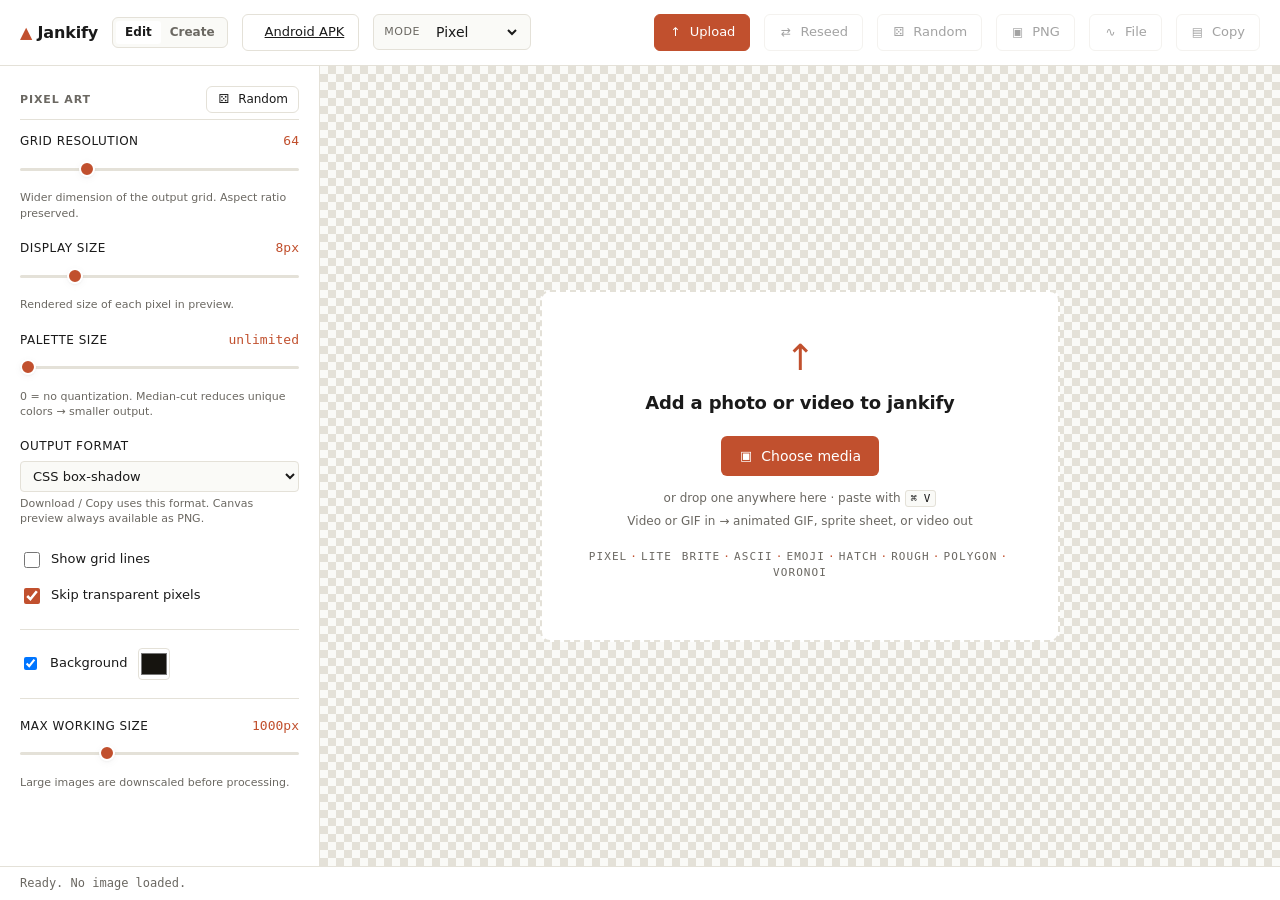
==== commit 87598333: "fix(web): show the Random, Sheet and Video icons offline and wrap the mode list The offline icon fal" ====
--- a/Jankify/Resources/Web/index.html
+++ b/Jankify/Resources/Web/index.html
@@ -143,6 +143,7 @@
 }
 header h1 .accent { color: var(--accent); }
 header .spacer { flex: 1; }
+.header-start, .header-end { display: contents; }
 
 .workspace-switcher {
   display: inline-flex;
@@ -242,6 +243,42 @@
   /* Hide the redundant header Upload button on mobile while no image is loaded —
      the placeholder is now the primary affordance. JS re-shows it after upload. */
   header label[for="file-input"].hide-mobile-empty { display: none; }
+}
+/* iPhone Duo book pose: controls on the left page, canvas on the right, nothing in the fold */
+@media (min-width: 801px) {
+  html[data-duo-pose="book"] body {
+    grid-template-columns: var(--duo-fold-left) var(--duo-fold-width) minmax(0, 1fr);
+  }
+  html[data-duo-pose="book"] header {
+    grid-column: 1 / -1;
+    display: grid;
+    grid-template-columns: var(--duo-fold-left) var(--duo-fold-width) minmax(0, 1fr);
+    align-items: start;
+    padding-left: 0;
+    padding-right: 0;
+  }
+  html[data-duo-pose="book"] .header-start,
+  html[data-duo-pose="book"] .header-end {
+    display: flex;
+    align-items: center;
+    gap: 14px;
+    flex-wrap: wrap;
+    padding: 0 20px;
+  }
+  html[data-duo-pose="book"] .header-start { grid-column: 1; }
+  html[data-duo-pose="book"] .header-end { grid-column: 3; }
+  html[data-duo-pose="book"] header .spacer { display: none; }
+  html[data-duo-pose="book"] main {
+    grid-column: 1 / -1;
+    grid-row: 2 / 4;
+    grid-template-columns: var(--duo-fold-left) var(--duo-fold-width) minmax(0, 1fr);
+    grid-template-rows: subgrid;
+  }
+  html[data-duo-pose="book"] aside { grid-column: 1; grid-row: 1; }
+  html[data-duo-pose="book"] .canvas-area { grid-column: 3; grid-row: 1 / 3; min-height: 0; }
+  html[data-duo-pose="book"] .canvas-area canvas { max-height: 100%; }
+  html[data-duo-pose="book"] .status { grid-column: 1; grid-row: 3; white-space: normal; }
+  html[data-duo-pose="book"] #gif-warning:not([hidden]) { padding-left: var(--duo-fold-right); }
 }
 
 aside {
@@ -459,7 +496,7 @@
   white-space: normal;
   word-spacing: 2px;
 }
-.placeholder .modes-line .dot { color: var(--accent); padding: 0 3px; }
+.placeholder .modes-line .dot { display: inline-block; color: var(--accent); padding: 0 3px; }
 @media (max-width: 800px) {
   .placeholder { padding: 32px 18px; }
   .placeholder .hint-desktop { display: none; }
@@ -522,13 +559,14 @@
 <body>
 
 <header>
+  <div class="header-start">
   <h1><span class="accent">▲</span> Jankify</h1>
 
   <nav class="workspace-switcher" aria-label="Jankify workspace">
     <span aria-current="page">Edit</span>
     <a href="create/app/index.html#/effects" title="Open the SpaceJank creator">Create</a>
   </nav>
-  <a class="btn" id="android-link" href="/downloads/android/Jankify-1.0.9.apk" title="Download Jankify for Android">
+  <a class="btn" id="android-link" href="https://dr.eamer.dev/downloads/apps/jankify/" title="Download Jankify for Android">
     <i class="fa-brands fa-android" aria-hidden="true"></i>
     Android APK
   </a>
@@ -546,9 +584,11 @@
       <option value="voronoi">Voronoi</option>
     </select>
   </div>
+  </div>
 
   <div class="spacer"></div>
 
+  <div class="header-end">
   <label for="file-input" class="btn btn-primary hide-mobile-empty" id="upload-btn">
     <i class="fa-solid fa-upload" aria-hidden="true"></i>
     <span id="upload-btn-label">Upload</span>
@@ -594,6 +634,7 @@
     <i class="fa-solid fa-clipboard" aria-hidden="true"></i>
     Copy
   </button>
+  </div>
 </header>
 
 <main>
@@ -2257,22 +2298,43 @@
 }
 
 function analyzeFlash(frames, fps) {
+  // WCAG 2.3.1: a general flash is a pair of opposing changes in relative
+  // luminance of at least 0.10 where the darker image is below 0.80. Gradual
+  // rises and falls count once, however many frames they take.
   if (frames.length < 2) return { maxFlashesPerSec: 0 };
   const lumas = frames.map(frameLuma);
   const n = lumas.length;
-  const transitions = [];
-  for (let i = 0; i < n; i++) {
-    const a = lumas[i], b = lumas[(i + 1) % n];
-    if (Math.abs(a - b) >= 0.1 && Math.max(a, b) >= 0.8) transitions.push(i);
-  }
   const windowFrames = Math.max(1, Math.round(fps));
+  // The animation loops, so walk enough repeats to cover a full window from any start.
+  const reps = Math.ceil(windowFrames / n) + 1;
+  const seq = [];
+  for (let r = 0; r < reps; r++) for (let i = 0; i < n; i++) seq.push(lumas[i]);
+  seq.push(lumas[0]);
+  const changes = [];
+  const close = (a, b) => {
+    const lo = Math.min(seq[a], seq[b]), hi = Math.max(seq[a], seq[b]);
+    if (hi - lo < 0.1 || lo >= 0.8) return;
+    const dir = Math.sign(seq[b] - seq[a]);
+    const last = changes[changes.length - 1];
+    if (last && last.dir === dir) last.at = b;
+    else changes.push({ at: b, dir: dir });
+  };
+  let runStart = 0, runDir = 0;
+  for (let i = 1; i < seq.length; i++) {
+    const step = seq[i] - seq[i - 1];
+    const dir = Math.abs(step) < 1e-6 ? 0 : Math.sign(step);
+    if (dir === 0) continue;
+    if (runDir === 0) runDir = dir;
+    else if (dir !== runDir) { close(runStart, i - 1); runStart = i - 1; runDir = dir; }
+  }
+  close(runStart, seq.length - 1);
   let worst = 0;
-  for (let i = 0; i < n; i++) {
+  for (let w = 0; w < n; w++) {
     let count = 0;
-    for (const t of transitions) { if (((t - i + n) % n) < windowFrames) count++; }
+    for (const c of changes) { if (c.at >= w && c.at < w + windowFrames) count++; }
     if (count > worst) worst = count;
   }
-  return { maxFlashesPerSec: worst };
+  return { maxFlashesPerSec: worst / 2 };
 }
 
 function clampDelays(frames, floorMs) {
@@ -2910,9 +2972,12 @@
   msg += `  ·  seed ${state.seed}`;
   if (state.sourceAnimation) {
     const kind = state.sourceAnimation.kind === "video" ? "Video" : "GIF";
-    msg += ANIM.MODES.includes(state.mode)
-      ? `  ·  ${kind} source — export GIF, sheet, or video`
-      : `  ·  ${kind} source — switch mode to animate`;
+    const motionOff = window.matchMedia?.("(prefers-reduced-motion: reduce)").matches;
+    msg += !ANIM.MODES.includes(state.mode)
+      ? `  ·  ${kind} source — switch mode to animate`
+      : motionOff
+        ? `  ·  ${kind} source — animated export is off while your system reduces motion`
+        : `  ·  ${kind} source — export GIF, sheet, or video`;
   }
   $("status").textContent = msg;
 }
--- a/Jankify/Resources/Web/offline.css
+++ b/Jankify/Resources/Web/offline.css
@@ -17,3 +17,6 @@
 .fa-shuffle::before { content: "\21c4"; }
 .fa-check::before { content: "\2713"; }
 .fa-film::before { content: "\25a6"; }
+.fa-dice::before { content: "\2684"; }
+.fa-border-all::before { content: "\229e"; }
+.fa-video::before { content: "\25b7"; }
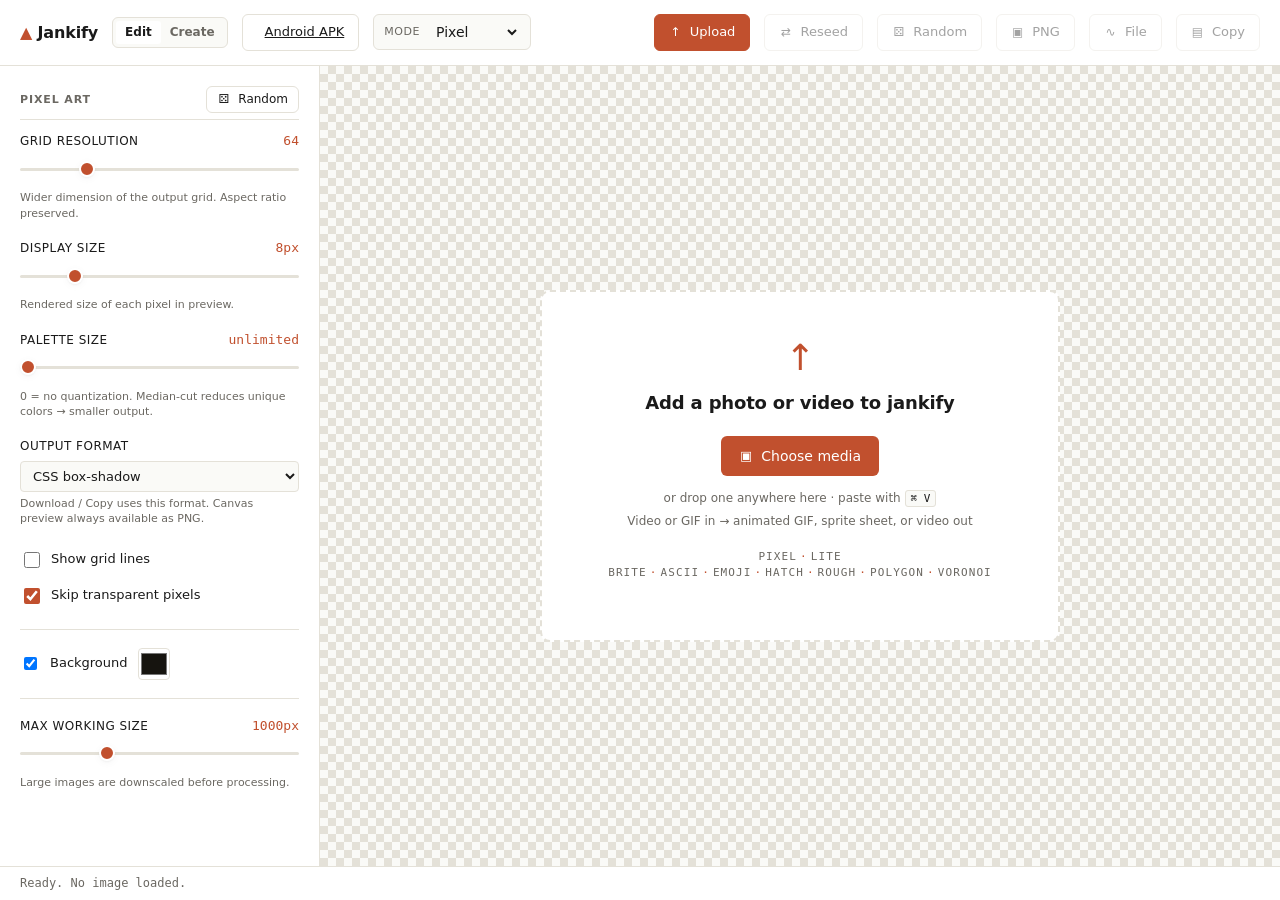
==== commit d546e63c: "iPhone Duo: split the editor across the fold in book pose On the Duo's inner screen (951x669 pt land" ====
--- a/Jankify/Resources/Web/index.html
+++ b/Jankify/Resources/Web/index.html
@@ -496,7 +496,7 @@
   white-space: normal;
   word-spacing: 2px;
 }
-.placeholder .modes-line .dot { display: inline-block; color: var(--accent); padding: 0 3px; }
+.placeholder .modes-line .dot { color: var(--accent); padding: 0 3px; }
 @media (max-width: 800px) {
   .placeholder { padding: 32px 18px; }
   .placeholder .hint-desktop { display: none; }
@@ -2298,43 +2298,22 @@
 }
 
 function analyzeFlash(frames, fps) {
-  // WCAG 2.3.1: a general flash is a pair of opposing changes in relative
-  // luminance of at least 0.10 where the darker image is below 0.80. Gradual
-  // rises and falls count once, however many frames they take.
   if (frames.length < 2) return { maxFlashesPerSec: 0 };
   const lumas = frames.map(frameLuma);
   const n = lumas.length;
+  const transitions = [];
+  for (let i = 0; i < n; i++) {
+    const a = lumas[i], b = lumas[(i + 1) % n];
+    if (Math.abs(a - b) >= 0.1 && Math.max(a, b) >= 0.8) transitions.push(i);
+  }
   const windowFrames = Math.max(1, Math.round(fps));
-  // The animation loops, so walk enough repeats to cover a full window from any start.
-  const reps = Math.ceil(windowFrames / n) + 1;
-  const seq = [];
-  for (let r = 0; r < reps; r++) for (let i = 0; i < n; i++) seq.push(lumas[i]);
-  seq.push(lumas[0]);
-  const changes = [];
-  const close = (a, b) => {
-    const lo = Math.min(seq[a], seq[b]), hi = Math.max(seq[a], seq[b]);
-    if (hi - lo < 0.1 || lo >= 0.8) return;
-    const dir = Math.sign(seq[b] - seq[a]);
-    const last = changes[changes.length - 1];
-    if (last && last.dir === dir) last.at = b;
-    else changes.push({ at: b, dir: dir });
-  };
-  let runStart = 0, runDir = 0;
-  for (let i = 1; i < seq.length; i++) {
-    const step = seq[i] - seq[i - 1];
-    const dir = Math.abs(step) < 1e-6 ? 0 : Math.sign(step);
-    if (dir === 0) continue;
-    if (runDir === 0) runDir = dir;
-    else if (dir !== runDir) { close(runStart, i - 1); runStart = i - 1; runDir = dir; }
-  }
-  close(runStart, seq.length - 1);
   let worst = 0;
-  for (let w = 0; w < n; w++) {
+  for (let i = 0; i < n; i++) {
     let count = 0;
-    for (const c of changes) { if (c.at >= w && c.at < w + windowFrames) count++; }
+    for (const t of transitions) { if (((t - i + n) % n) < windowFrames) count++; }
     if (count > worst) worst = count;
   }
-  return { maxFlashesPerSec: worst / 2 };
+  return { maxFlashesPerSec: worst };
 }
 
 function clampDelays(frames, floorMs) {
@@ -2972,12 +2951,9 @@
   msg += `  ·  seed ${state.seed}`;
   if (state.sourceAnimation) {
     const kind = state.sourceAnimation.kind === "video" ? "Video" : "GIF";
-    const motionOff = window.matchMedia?.("(prefers-reduced-motion: reduce)").matches;
-    msg += !ANIM.MODES.includes(state.mode)
-      ? `  ·  ${kind} source — switch mode to animate`
-      : motionOff
-        ? `  ·  ${kind} source — animated export is off while your system reduces motion`
-        : `  ·  ${kind} source — export GIF, sheet, or video`;
+    msg += ANIM.MODES.includes(state.mode)
+      ? `  ·  ${kind} source — export GIF, sheet, or video`
+      : `  ·  ${kind} source — switch mode to animate`;
   }
   $("status").textContent = msg;
 }
--- a/Jankify/Resources/Web/offline.css
+++ b/Jankify/Resources/Web/offline.css
@@ -20,3 +20,19 @@
 .fa-dice::before { content: "\2684"; }
 .fa-border-all::before { content: "\229e"; }
 .fa-video::before { content: "\25b7"; }
+
+/* Android: every control is at least 48 dp tall, the platform's minimum touch target. */
+html[data-native="android"] .btn,
+html[data-native="android"] .mode-select,
+html[data-native="android"] select,
+html[data-native="android"] .radio-group label,
+html[data-native="android"] .checkbox-group label { min-height: 48px; }
+html[data-native="android"] .workspace-switcher a,
+html[data-native="android"] .workspace-switcher [aria-current="page"] {
+  display: inline-flex; align-items: center; min-height: 48px; padding: 4px 12px;
+}
+html[data-native="android"] .mode-select select { min-height: 44px; }
+html[data-native="android"] input[type=range] { height: 48px; }
+html[data-native="android"] .row input[type=color] { width: 48px; height: 48px; }
+html[data-native="android"] .row input[type=checkbox] { width: 24px; height: 24px; margin: 12px; }
+html[data-native="android"] .row label { display: inline-flex; align-items: center; min-height: 48px; }
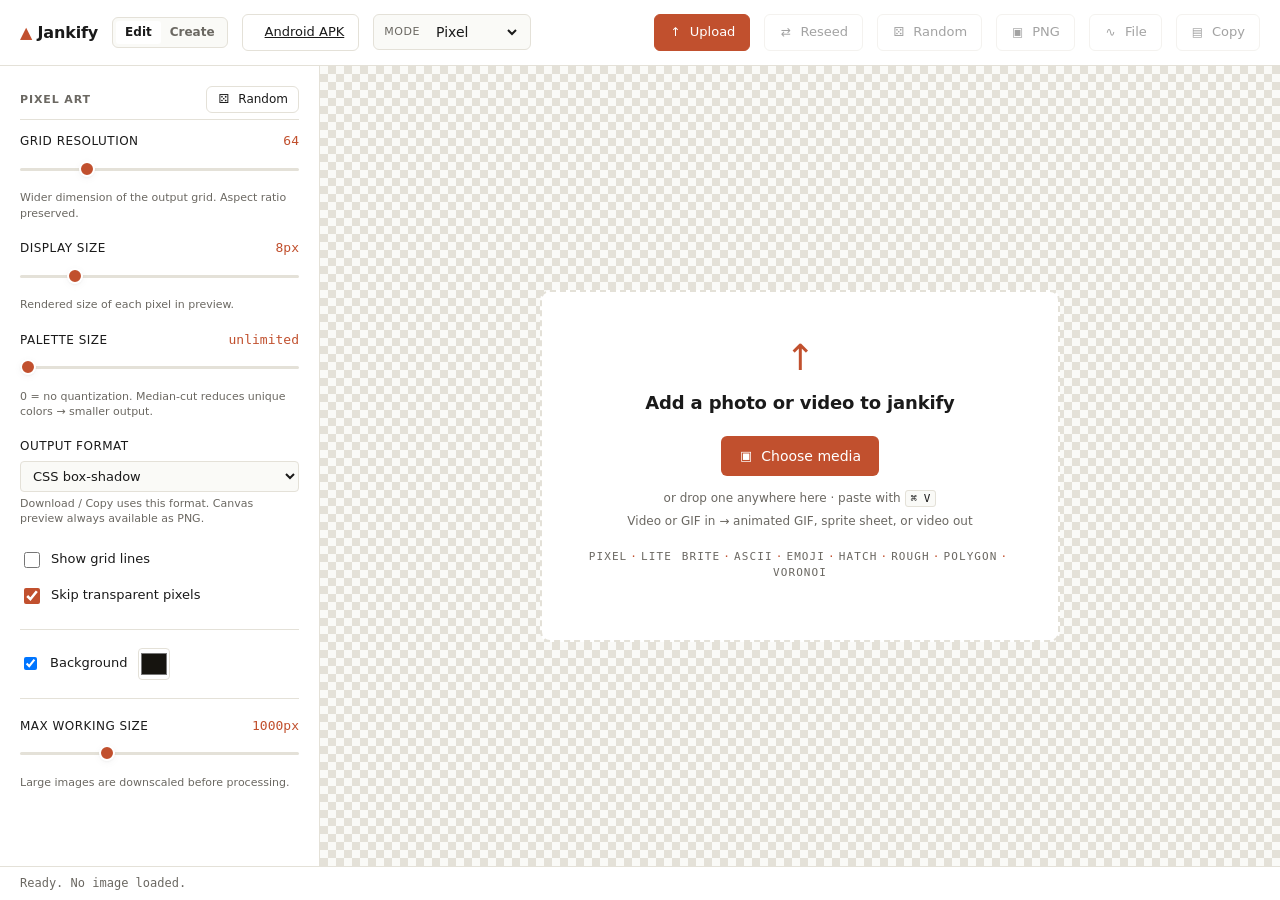
==== commit e6686559: "fix(web): name the background checkbox for screen readers The Background checkbox in Edit had no acc" ====
--- a/Jankify/Resources/Web/index.html
+++ b/Jankify/Resources/Web/index.html
@@ -496,7 +496,7 @@
   white-space: normal;
   word-spacing: 2px;
 }
-.placeholder .modes-line .dot { color: var(--accent); padding: 0 3px; }
+.placeholder .modes-line .dot { display: inline-block; color: var(--accent); padding: 0 3px; }
 @media (max-width: 800px) {
   .placeholder { padding: 32px 18px; }
   .placeholder .hint-desktop { display: none; }
@@ -1016,7 +1016,7 @@
       <hr class="divider">
       <div class="control">
         <div class="row">
-          <input type="checkbox" id="bg-enabled" checked>
+          <input type="checkbox" id="bg-enabled" aria-label="Show background" checked>
           <label for="bg-color" style="font-size:13px">Background</label>
           <input type="color" id="bg-color" value="#16140f" aria-label="Background color">
         </div>
@@ -2298,22 +2298,43 @@
 }
 
 function analyzeFlash(frames, fps) {
+  // WCAG 2.3.1: a general flash is a pair of opposing changes in relative
+  // luminance of at least 0.10 where the darker image is below 0.80. Gradual
+  // rises and falls count once, however many frames they take.
   if (frames.length < 2) return { maxFlashesPerSec: 0 };
   const lumas = frames.map(frameLuma);
   const n = lumas.length;
-  const transitions = [];
-  for (let i = 0; i < n; i++) {
-    const a = lumas[i], b = lumas[(i + 1) % n];
-    if (Math.abs(a - b) >= 0.1 && Math.max(a, b) >= 0.8) transitions.push(i);
-  }
   const windowFrames = Math.max(1, Math.round(fps));
+  // The animation loops, so walk enough repeats to cover a full window from any start.
+  const reps = Math.ceil(windowFrames / n) + 1;
+  const seq = [];
+  for (let r = 0; r < reps; r++) for (let i = 0; i < n; i++) seq.push(lumas[i]);
+  seq.push(lumas[0]);
+  const changes = [];
+  const close = (a, b) => {
+    const lo = Math.min(seq[a], seq[b]), hi = Math.max(seq[a], seq[b]);
+    if (hi - lo < 0.1 || lo >= 0.8) return;
+    const dir = Math.sign(seq[b] - seq[a]);
+    const last = changes[changes.length - 1];
+    if (last && last.dir === dir) last.at = b;
+    else changes.push({ at: b, dir: dir });
+  };
+  let runStart = 0, runDir = 0;
+  for (let i = 1; i < seq.length; i++) {
+    const step = seq[i] - seq[i - 1];
+    const dir = Math.abs(step) < 1e-6 ? 0 : Math.sign(step);
+    if (dir === 0) continue;
+    if (runDir === 0) runDir = dir;
+    else if (dir !== runDir) { close(runStart, i - 1); runStart = i - 1; runDir = dir; }
+  }
+  close(runStart, seq.length - 1);
   let worst = 0;
-  for (let i = 0; i < n; i++) {
+  for (let w = 0; w < n; w++) {
     let count = 0;
-    for (const t of transitions) { if (((t - i + n) % n) < windowFrames) count++; }
+    for (const c of changes) { if (c.at >= w && c.at < w + windowFrames) count++; }
     if (count > worst) worst = count;
   }
-  return { maxFlashesPerSec: worst };
+  return { maxFlashesPerSec: worst / 2 };
 }
 
 function clampDelays(frames, floorMs) {
@@ -2951,9 +2972,12 @@
   msg += `  ·  seed ${state.seed}`;
   if (state.sourceAnimation) {
     const kind = state.sourceAnimation.kind === "video" ? "Video" : "GIF";
-    msg += ANIM.MODES.includes(state.mode)
-      ? `  ·  ${kind} source — export GIF, sheet, or video`
-      : `  ·  ${kind} source — switch mode to animate`;
+    const motionOff = window.matchMedia?.("(prefers-reduced-motion: reduce)").matches;
+    msg += !ANIM.MODES.includes(state.mode)
+      ? `  ·  ${kind} source — switch mode to animate`
+      : motionOff
+        ? `  ·  ${kind} source — animated export is off while your system reduces motion`
+        : `  ·  ${kind} source — export GIF, sheet, or video`;
   }
   $("status").textContent = msg;
 }
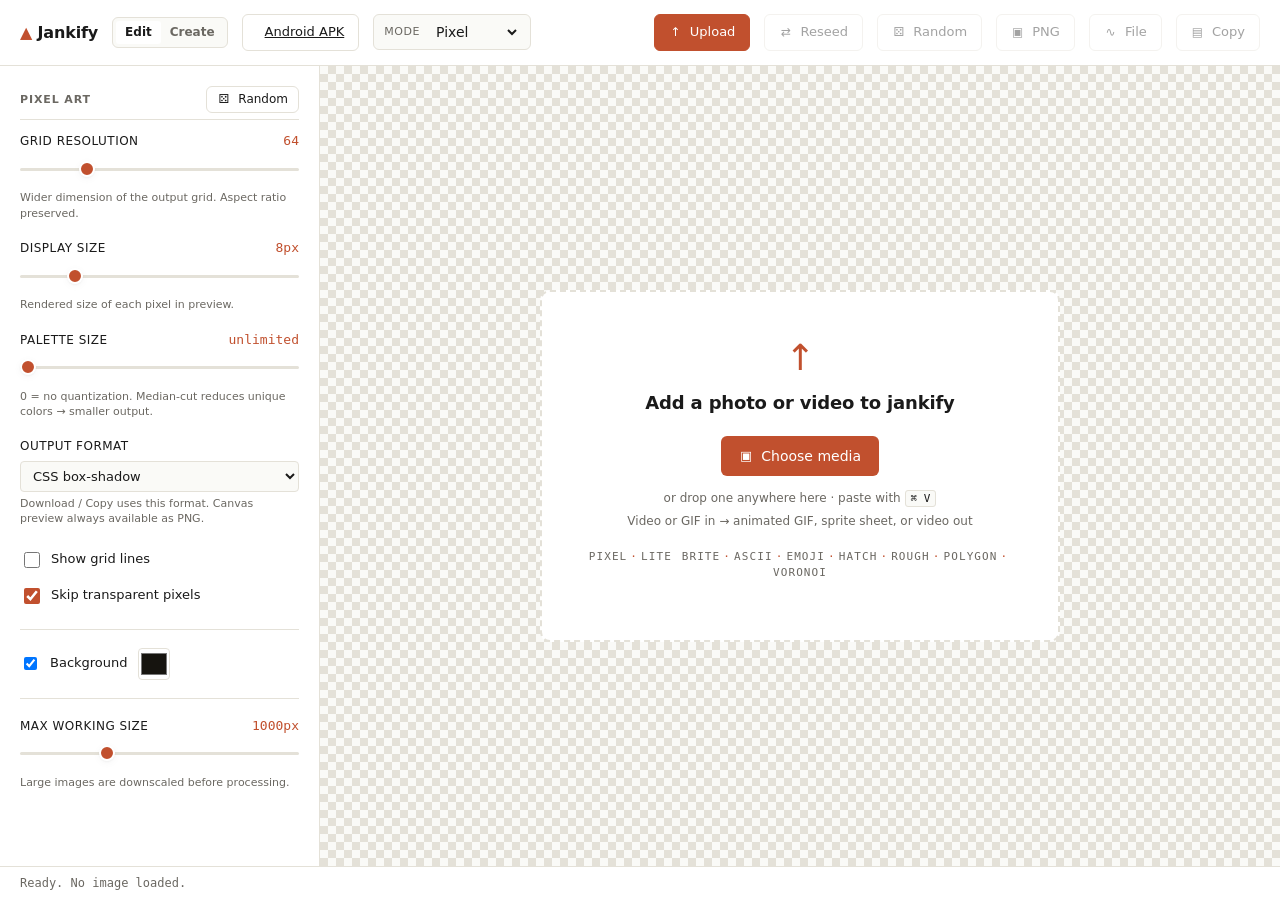
==== commit 7a928594: "Merge pull request #5 from lukeslp/claude/android-port-fdroid-20261116 Android 1.0.14 (21): the Play" ====
--- a/Jankify/Resources/Web/index.html
+++ b/Jankify/Resources/Web/index.html
@@ -2925,6 +2925,8 @@
   let canvas = area.querySelector("canvas");
   if (!canvas) {
     canvas = document.createElement("canvas");
+    canvas.setAttribute("role", "img");
+    canvas.setAttribute("aria-label", "Preview of your media in the current look");
     area.appendChild(canvas);
     const ph = $("placeholder");
     if (ph) ph.remove();
